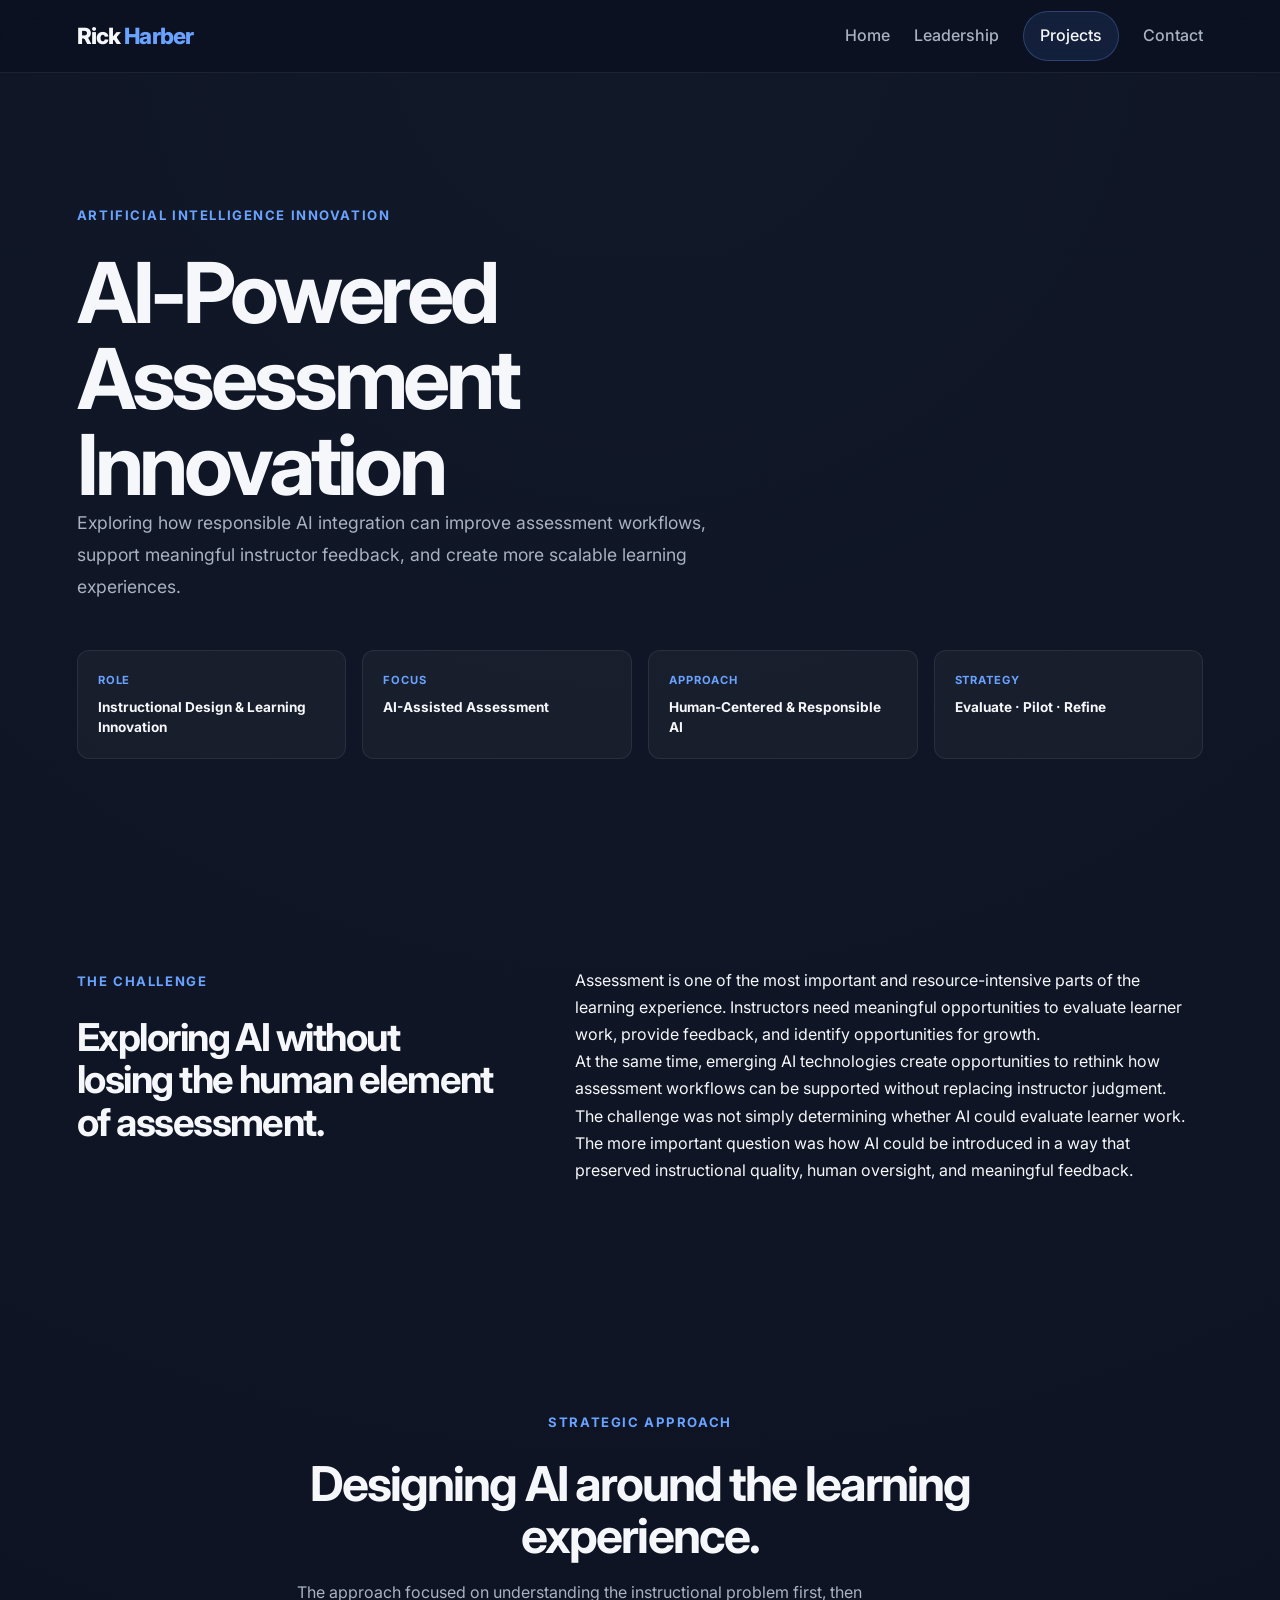
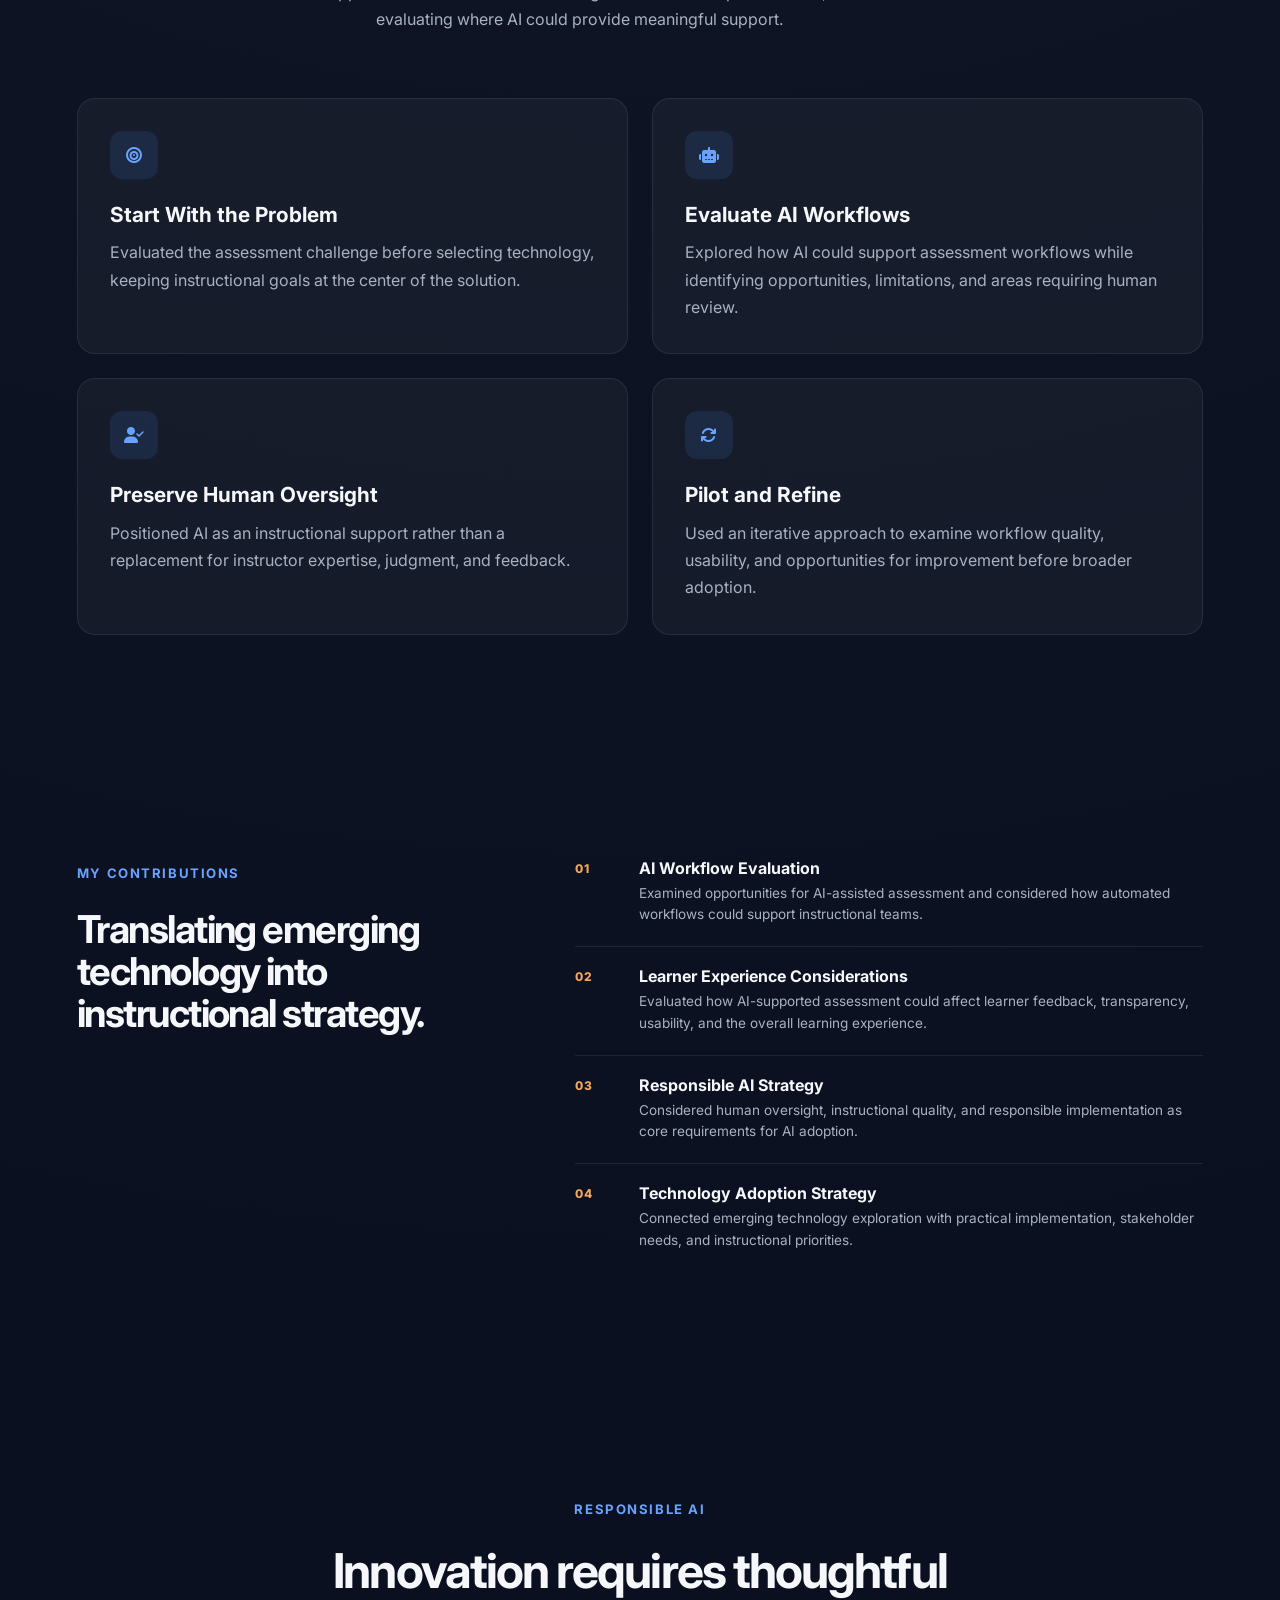
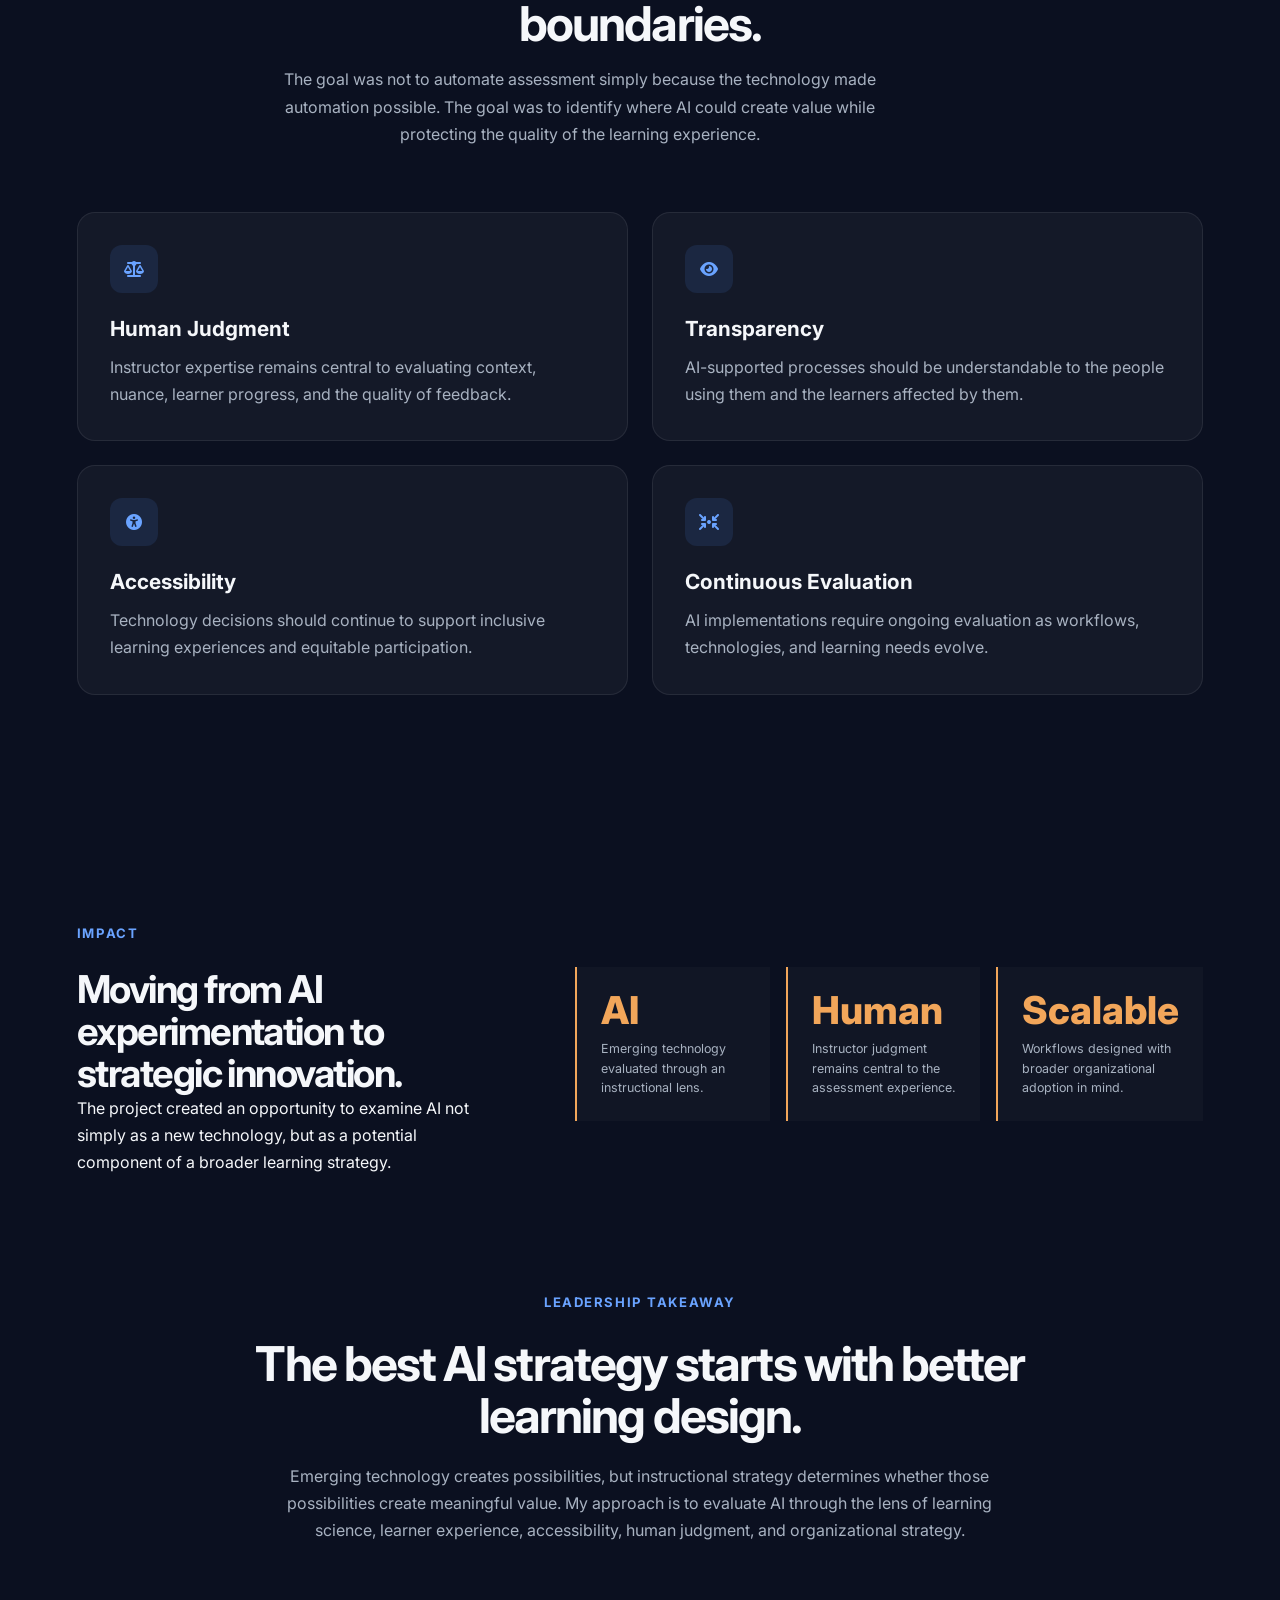
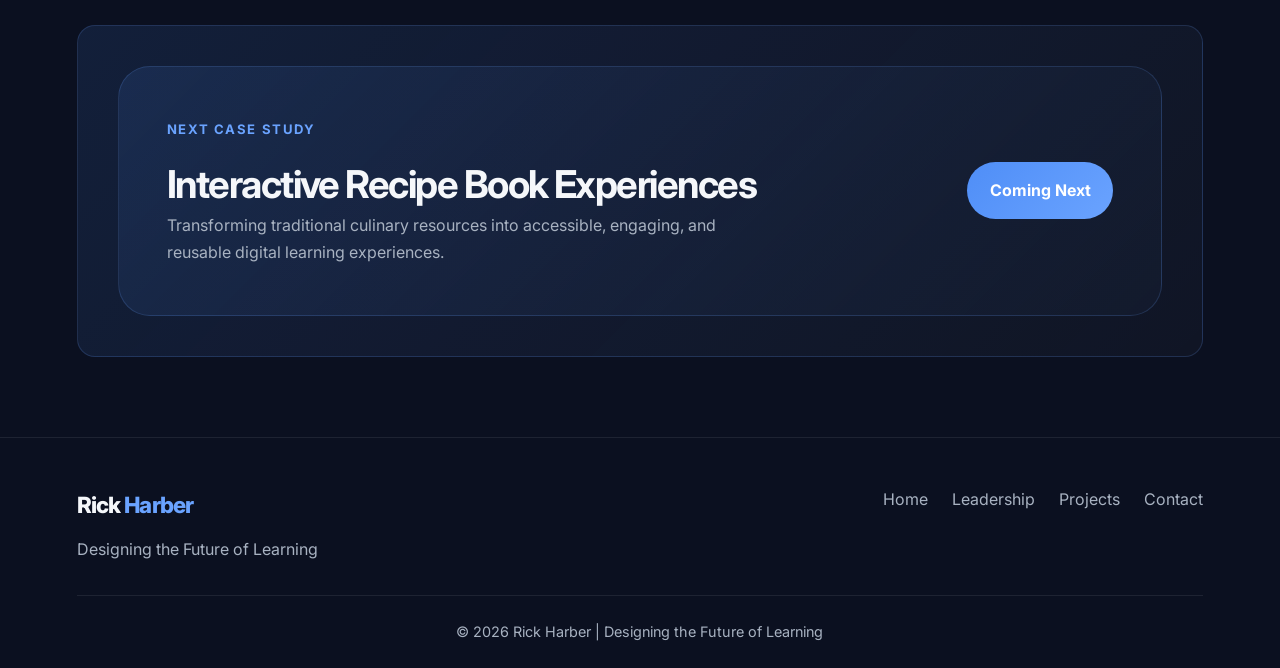
==== case-study-ai.html @ effc974d "8.21.26 PL push" ====
<!DOCTYPE html>
<html lang="en">

<head>
    <meta charset="UTF-8" />
    <meta name="viewport" content="width=device-width, initial-scale=1.0" />

    <title>AI-Powered Assessment Innovation | Rick Harber</title>

    <meta
        name="description"
        content="Case study: AI-powered assessment innovation, responsible AI implementation, instructional design strategy, and learning experience improvement led by Rick Harber."
    />

    <link rel="preconnect" href="https://fonts.googleapis.com" />
    <link rel="preconnect" href="https://fonts.gstatic.com" crossorigin />

    <link
        href="https://fonts.googleapis.com/css2?family=Inter:wght@300;400;500;600;700;800&display=swap"
        rel="stylesheet"
    />

    <link
        rel="stylesheet"
        href="https://cdnjs.cloudflare.com/ajax/libs/font-awesome/6.5.2/css/all.min.css"
    />

    <link rel="stylesheet" href="css/styles.css" />
    <link rel="stylesheet" href="css/responsive.css" />
</head>

<body>

    <!-- =========================================
         HEADER
    ========================================== -->

    <header class="site-header">

        <div class="container nav-container">

            <a href="index.html" class="logo">
                Rick <span class="logo-h">Harber</span>
            </a>

            <nav class="main-nav" aria-label="Primary navigation">

                <a href="index.html">Home</a>

                <a href="leadership.html">Leadership</a>

                <a href="projects.html" class="nav-cta">
                    Projects
                </a>

                <a href="connect.html">Contact</a>

            </nav>

        </div>

    </header>


    <main>

        <!-- =========================================
             HERO
        ========================================== -->

        <section class="case-study-hero">

            <div class="container">

                <div class="case-study-hero-content">

                    <span class="eyebrow">
                        Artificial Intelligence Innovation
                    </span>

                    <h1>
                        AI-Powered
                        <br />
                        Assessment
                        <br />
                        Innovation
                    </h1>

                    <p class="hero-text">
                        Exploring how responsible AI integration can improve
                        assessment workflows, support meaningful instructor
                        feedback, and create more scalable learning
                        experiences.
                    </p>

                </div>


                <div class="case-study-overview-grid">

                    <div class="case-study-overview-card">

                        <span>Role</span>

                        <strong>
                            Instructional Design &
                            Learning Innovation
                        </strong>

                    </div>


                    <div class="case-study-overview-card">

                        <span>Focus</span>

                        <strong>
                            AI-Assisted Assessment
                        </strong>

                    </div>


                    <div class="case-study-overview-card">

                        <span>Approach</span>

                        <strong>
                            Human-Centered &
                            Responsible AI
                        </strong>

                    </div>


                    <div class="case-study-overview-card">

                        <span>Strategy</span>

                        <strong>
                            Evaluate · Pilot · Refine
                        </strong>

                    </div>

                </div>

            </div>

        </section>


        <!-- =========================================
             THE CHALLENGE
        ========================================== -->

        <section class="case-study-section">

            <div class="container">

                <div class="case-study-split">

                    <div>

                        <span class="eyebrow">
                            The Challenge
                        </span>

                        <h2>
                            Exploring AI without
                            losing the human
                            element of assessment.
                        </h2>

                    </div>


                    <div>

                        <p>
                            Assessment is one of the most important and
                            resource-intensive parts of the learning
                            experience. Instructors need meaningful
                            opportunities to evaluate learner work, provide
                            feedback, and identify opportunities for growth.
                        </p>

                        <p>
                            At the same time, emerging AI technologies create
                            opportunities to rethink how assessment workflows
                            can be supported without replacing instructor
                            judgment.
                        </p>

                        <p>
                            The challenge was not simply determining whether
                            AI could evaluate learner work. The more important
                            question was how AI could be introduced in a way
                            that preserved instructional quality, human
                            oversight, and meaningful feedback.
                        </p>

                    </div>

                </div>

            </div>

        </section>


        <!-- =========================================
             STRATEGIC APPROACH
        ========================================== -->

        <section class="case-study-section case-study-section-alt">

            <div class="container">

                <div class="section-heading">

                    <span class="eyebrow">
                        Strategic Approach
                    </span>

                    <h2>
                        Designing AI around
                        the learning experience.
                    </h2>

                    <p>
                        The approach focused on understanding the instructional
                        problem first, then evaluating where AI could provide
                        meaningful support.
                    </p>

                </div>


                <div class="case-study-card-grid">

                    <article class="case-study-card">

                        <div class="case-study-icon">
                            <i class="fa-solid fa-bullseye"></i>
                        </div>

                        <h3>
                            Start With the Problem
                        </h3>

                        <p>
                            Evaluated the assessment challenge before selecting
                            technology, keeping instructional goals at the
                            center of the solution.
                        </p>

                    </article>


                    <article class="case-study-card">

                        <div class="case-study-icon">
                            <i class="fa-solid fa-robot"></i>
                        </div>

                        <h3>
                            Evaluate AI Workflows
                        </h3>

                        <p>
                            Explored how AI could support assessment workflows
                            while identifying opportunities, limitations, and
                            areas requiring human review.
                        </p>

                    </article>


                    <article class="case-study-card">

                        <div class="case-study-icon">
                            <i class="fa-solid fa-user-check"></i>
                        </div>

                        <h3>
                            Preserve Human Oversight
                        </h3>

                        <p>
                            Positioned AI as an instructional support rather
                            than a replacement for instructor expertise,
                            judgment, and feedback.
                        </p>

                    </article>


                    <article class="case-study-card">

                        <div class="case-study-icon">
                            <i class="fa-solid fa-arrows-rotate"></i>
                        </div>

                        <h3>
                            Pilot and Refine
                        </h3>

                        <p>
                            Used an iterative approach to examine workflow
                            quality, usability, and opportunities for
                            improvement before broader adoption.
                        </p>

                    </article>

                </div>

            </div>

        </section>


        <!-- =========================================
             MY CONTRIBUTIONS
        ========================================== -->

        <section class="case-study-section">

            <div class="container">

                <div class="case-study-split">

                    <div>

                        <span class="eyebrow">
                            My Contributions
                        </span>

                        <h2>
                            Translating emerging
                            technology into
                            instructional strategy.
                        </h2>

                    </div>


                    <div class="contribution-list">

                        <div class="contribution-item">

                            <span>01</span>

                            <div>

                                <h3>
                                    AI Workflow Evaluation
                                </h3>

                                <p>
                                    Examined opportunities for AI-assisted
                                    assessment and considered how automated
                                    workflows could support instructional
                                    teams.
                                </p>

                            </div>

                        </div>


                        <div class="contribution-item">

                            <span>02</span>

                            <div>

                                <h3>
                                    Learner Experience Considerations
                                </h3>

                                <p>
                                    Evaluated how AI-supported assessment could
                                    affect learner feedback, transparency,
                                    usability, and the overall learning
                                    experience.
                                </p>

                            </div>

                        </div>


                        <div class="contribution-item">

                            <span>03</span>

                            <div>

                                <h3>
                                    Responsible AI Strategy
                                </h3>

                                <p>
                                    Considered human oversight, instructional
                                    quality, and responsible implementation as
                                    core requirements for AI adoption.
                                </p>

                            </div>

                        </div>


                        <div class="contribution-item">

                            <span>04</span>

                            <div>

                                <h3>
                                    Technology Adoption Strategy
                                </h3>

                                <p>
                                    Connected emerging technology exploration
                                    with practical implementation,
                                    stakeholder needs, and instructional
                                    priorities.
                                </p>

                            </div>

                        </div>

                    </div>

                </div>

            </div>

        </section>


        <!-- =========================================
             RESPONSIBLE AI
        ========================================== -->

        <section class="case-study-section case-study-section-alt">

            <div class="container">

                <div class="section-heading">

                    <span class="eyebrow">
                        Responsible AI
                    </span>

                    <h2>
                        Innovation requires
                        thoughtful boundaries.
                    </h2>

                    <p>
                        The goal was not to automate assessment simply because
                        the technology made automation possible. The goal was
                        to identify where AI could create value while
                        protecting the quality of the learning experience.
                    </p>

                </div>


                <div class="case-study-card-grid">

                    <article class="case-study-card">

                        <div class="case-study-icon">
                            <i class="fa-solid fa-scale-balanced"></i>
                        </div>

                        <h3>
                            Human Judgment
                        </h3>

                        <p>
                            Instructor expertise remains central to evaluating
                            context, nuance, learner progress, and the quality
                            of feedback.
                        </p>

                    </article>


                    <article class="case-study-card">

                        <div class="case-study-icon">
                            <i class="fa-solid fa-eye"></i>
                        </div>

                        <h3>
                            Transparency
                        </h3>

                        <p>
                            AI-supported processes should be understandable to
                            the people using them and the learners affected by
                            them.
                        </p>

                    </article>


                    <article class="case-study-card">

                        <div class="case-study-icon">
                            <i class="fa-solid fa-universal-access"></i>
                        </div>

                        <h3>
                            Accessibility
                        </h3>

                        <p>
                            Technology decisions should continue to support
                            inclusive learning experiences and equitable
                            participation.
                        </p>

                    </article>


                    <article class="case-study-card">

                        <div class="case-study-icon">
                            <i class="fa-solid fa-arrows-to-circle"></i>
                        </div>

                        <h3>
                            Continuous Evaluation
                        </h3>

                        <p>
                            AI implementations require ongoing evaluation as
                            workflows, technologies, and learning needs
                            evolve.
                        </p>

                    </article>

                </div>

            </div>

        </section>


        <!-- =========================================
             IMPACT
        ========================================== -->

        <section class="case-study-section">

            <div class="container">

                <div class="case-study-split impact-section">

                    <div>

                        <span class="eyebrow">
                            Impact
                        </span>

                        <h2>
                            Moving from AI
                            experimentation to
                            strategic innovation.
                        </h2>

                        <p>
                            The project created an opportunity to examine AI
                            not simply as a new technology, but as a potential
                            component of a broader learning strategy.
                        </p>

                    </div>


                    <div class="impact-grid">

                        <div class="impact-card">

                            <strong>
                                AI
                            </strong>

                            <span>
                                Emerging technology
                                evaluated through an
                                instructional lens.
                            </span>

                        </div>


                        <div class="impact-card">

                            <strong>
                                Human
                            </strong>

                            <span>
                                Instructor judgment
                                remains central to the
                                assessment experience.
                            </span>

                        </div>


                        <div class="impact-card">

                            <strong>
                                Scalable
                            </strong>

                            <span>
                                Workflows designed with
                                broader organizational
                                adoption in mind.
                            </span>

                        </div>

                    </div>

                </div>

            </div>

        </section>


        <!-- =========================================
             LEADERSHIP TAKEAWAY
        ========================================== -->

        <section class="case-study-leadership">

            <div class="container">

                <div class="case-study-leadership-content">

                    <span class="eyebrow">
                        Leadership Takeaway
                    </span>

                    <h2>
                        The best AI strategy
                        starts with better
                        learning design.
                    </h2>

                    <p>
                        Emerging technology creates possibilities, but
                        instructional strategy determines whether those
                        possibilities create meaningful value. My approach is
                        to evaluate AI through the lens of learning science,
                        learner experience, accessibility, human judgment,
                        and organizational strategy.
                    </p>

                </div>

            </div>

        </section>


        <!-- =========================================
             NEXT CASE STUDY
        ========================================== -->

        <section class="case-study-next">

            <div class="container">

                <a
                    href="case-study-recipe-books.html"
                    class="case-study-next-card"
                >

                    <div class="case-study-next-content">

                        <div>

                            <span class="eyebrow">
                                Next Case Study
                            </span>

                            <h2>
                                Interactive Recipe
                                Book Experiences
                            </h2>

                            <p>
                                Transforming traditional culinary resources
                                into accessible, engaging, and reusable
                                digital learning experiences.
                            </p>

                        </div>

                        <span class="btn btn-primary">
                            Coming Next
                        </span>

                    </div>

                </a>

            </div>

        </section>

    </main>


    <!-- =========================================
         FOOTER
    ========================================== -->

    <footer class="site-footer">

        <div class="container">

            <div class="footer-content">

                <div>

                    <a href="index.html" class="footer-logo">
                        Rick <span class="logo-h">Harber</span>
                    </a>

                    <p>
                        Designing the Future of Learning
                    </p>

                </div>


                <nav class="footer-links">

                    <a href="index.html">Home</a>

                    <a href="leadership.html">Leadership</a>

                    <a href="projects.html">Projects</a>

                    <a href="connect.html">Contact</a>

                </nav>

            </div>


            <div class="footer-bottom">

                <p>
                    © 2026 Rick Harber | Designing the Future of Learning
                </p>

            </div>

        </div>

    </footer>

</body>

</html>
---- css/styles.css ----
/* =========================================
   PROJECT LIGHTHOUSE
   EXECUTIVE UI SYSTEM v2.0
   PART 1 — FOUNDATION
========================================= */


/* =========================================
   1. DESIGN TOKENS
========================================= */

:root {

    /* -----------------------------------------
       Brand Colors
    ----------------------------------------- */

    --bg: #0b1020;

    --surface: #141c2f;

    --surface-light: #1b2540;

    --primary: #4f8ef7;

    --primary-light: #6aa3ff;

    --accent: #f2a65a;


    /* -----------------------------------------
       Text
    ----------------------------------------- */

    --text: #f5f7fa;

    --muted: #a8b2c1;

    --text-secondary: #c4ccd8;


    /* -----------------------------------------
       Borders
    ----------------------------------------- */

    --border: rgba(255, 255, 255, .08);

    --border-light: rgba(255, 255, 255, .05);


    /* -----------------------------------------
       Shadows
    ----------------------------------------- */

    --shadow-sm:
        0 8px 24px rgba(0, 0, 0, .15);

    --shadow-lg:
        0 18px 50px rgba(0, 0, 0, .30);

    --shadow-xl:
        0 30px 70px rgba(0, 0, 0, .35);


    /* -----------------------------------------
       Layout
    ----------------------------------------- */

    --max-width: 1200px;

    --content-width: 1120px;

    --reading-width: 760px;


    /* -----------------------------------------
       Border Radius
    ----------------------------------------- */

    --radius-sm: 12px;

    --radius: 18px;

    --radius-lg: 32px;


    /* -----------------------------------------
       Spacing
    ----------------------------------------- */

    --space-xs: .5rem;

    --space-sm: 1rem;

    --space-md: 2rem;

    --space-lg: 4rem;

    --space-xl: 6rem;

    --section-space: 7rem;


    /* -----------------------------------------
       Motion
    ----------------------------------------- */

    --transition-fast: .2s ease;

    --transition: .3s ease;

    --transition-slow: .4s ease;

}


/* =========================================
   2. RESET
========================================= */

*,
*::before,
*::after {

    margin: 0;

    padding: 0;

    box-sizing: border-box;

}


html {

    scroll-behavior: smooth;

}


body {

    min-height: 100vh;

    font-family:
        "Inter",
        sans-serif;

    background:
        radial-gradient(
            circle at top,
            #111827 0%,
            var(--bg) 55%
        );

    color: var(--text);

    line-height: 1.7;

    -webkit-font-smoothing: antialiased;

    text-rendering: optimizeLegibility;

}


/* =========================================
   3. BASE ELEMENTS
========================================= */

img {

    display: block;

    max-width: 100%;

}


a {

    color: inherit;

    text-decoration: none;

}


button,
input,
textarea,
select {

    font: inherit;

}


button {

    cursor: pointer;

}


ul,
ol {

    list-style: none;

}


/* =========================================
   4. TYPOGRAPHY
========================================= */

h1,
h2,
h3,
h4 {

    color: var(--text);

    font-weight: 700;

}


h1 {

    font-size:
        clamp(3rem, 7vw, 5.25rem);

    line-height: 1.02;

    letter-spacing: -.05em;

}


h2 {

    font-size:
        clamp(2rem, 4vw, 3rem);

    line-height: 1.1;

    letter-spacing: -.04em;

}


h3 {

    font-size:
        clamp(1.35rem, 2vw, 1.7rem);

    line-height: 1.2;

}


h4 {

    font-size: 1.1rem;

    line-height: 1.3;

}


p {

    color: var(--text);

}


.text-muted {

    color: var(--muted);

}


.text-secondary {

    color: var(--text-secondary);

}


/* =========================================
   5. CORE LAYOUT
========================================= */

.container {

    width:
        min(88%, var(--max-width));

    margin-inline: auto;

}


.section {

    padding-block:
        var(--section-space);

}


.section-heading {

    max-width:
        var(--reading-width);

    margin-bottom:
        var(--space-lg);

}


.section-heading h2 {

    margin-bottom:
        var(--space-sm);

}


.section-heading p {

    max-width:
        60ch;

    color:
        var(--muted);

}


/* =========================================
   6. CONTENT WIDTHS
========================================= */

.content-wide {

    max-width:
        var(--content-width);

    margin-inline: auto;

}


.content-reading {

    max-width:
        var(--reading-width);

    margin-inline: auto;

}


/* =========================================
   7. EYEBROW
========================================= */

.eyebrow {

    display: inline-block;

    margin-bottom:
        1.5rem;

    color:
        var(--primary-light);

    font-size: .82rem;

    font-weight: 700;

    text-transform: uppercase;

    letter-spacing: .12em;

}


/* =========================================
   8. ACCESSIBILITY
========================================= */

:focus-visible {

    outline:
        2px solid var(--primary-light);

    outline-offset:
        4px;

}


::selection {

    background:
        rgba(79, 142, 247, .35);

    color:
        var(--text);

}

/* =========================================
   4. NAVIGATION
========================================= */

.site-header {

    position:sticky;

    top:0;

    z-index:1000;

    backdrop-filter:blur(14px);

    background:
    rgba(11,16,32,.72);

    border-bottom:
    1px solid var(--border);

}


.nav-container {

    display:flex;

    align-items:center;

    justify-content:space-between;

    min-height:72px;

}


.logo,
.footer-logo {

    font-size:1.4rem;

    font-weight:800;

    letter-spacing:-0.04em;

}


.logo-h {

    color:var(--primary-light);

}


.main-nav {

    display:flex;

    align-items:center;

    gap:1.5rem;

}


.main-nav a {

    color:var(--muted);

    font-weight:500;

    transition:
    color var(--transition);

}


.main-nav a:hover {

    color:var(--text);

}


.nav-cta {

    padding:.65rem 1rem;

    border-radius:999px;

    background:
    rgba(79,142,247,.12);

    border:
    1px solid rgba(106,163,255,.28);

    color:var(--text)!important;

}


/* =========================================
   5. HERO
========================================= */

.hero {

    padding:7rem 0 6rem;

}

.leadership-hero .hero-content {
    max-width: 760px;
}

.hero h1 {
    font-size: clamp(3.5rem, 7vw, 5.5rem);
    line-height: 0.95;
    letter-spacing: -0.04em;
    margin-bottom: 2rem;
}

.hero-text {
    max-width: 700px;
    font-size: 1.2rem;
    line-height: 1.8;
    color: var(--text-secondary);
}

.hero-grid {

    display:grid;

    grid-template-columns:
    1.35fr .65fr;

    gap:3rem;

    align-items:center;

}


.hero-content {

    max-width:760px;

}


.eyebrow {

    color:var(--primary-light);

    text-transform:uppercase;

    letter-spacing:.12em;

    font-size:.82rem;

    font-weight:700;

    margin-bottom:1.5rem;

}


.hero h1 {

    font-size:
    clamp(3rem,7vw,5.25rem);

    line-height:1.02;

    letter-spacing:-.05em;

    margin-bottom:1.5rem;

}


.hero-text {

    color:var(--muted);

    font-size:1.1rem;

    max-width:60ch;

    margin-bottom:2rem;

}


.hero-actions {

    display:flex;

    gap:1rem;

    flex-wrap:wrap;

}


.hero-image {

    position:relative;

}


.hero-image::before {

    content:"";

    position:absolute;

    inset:-15px;

    border-radius:var(--radius-lg);

    background:
    linear-gradient(
        135deg,
        var(--primary),
        transparent
    );

    opacity:.35;

    z-index:-1;

}


.hero-image img {

    border-radius:var(--radius-lg);

    box-shadow:var(--shadow-lg);

    border:
    1px solid var(--border);

}


/* =========================================
   6. BUTTONS
========================================= */

.btn {

    display:inline-flex;

    align-items:center;

    justify-content:center;

    padding:.95rem 1.4rem;

    border-radius:999px;

    font-weight:700;

    transition:
    transform .2s ease,
    box-shadow .2s ease;

}


.btn:hover {

    transform:translateY(-2px);

    box-shadow:
    0 10px 25px rgba(37,99,235,.25);

}


.btn-primary {

    background:
    linear-gradient(
        135deg,
        var(--primary),
        var(--primary-light)
    );

    color:white;

}


.btn-secondary {

    border:
    1px solid var(--border);

    background:
    rgba(255,255,255,.04);

}

/* =========================================
   7. CARD SYSTEM
========================================= */

.card {

    background:var(--surface);

    border:
    1px solid var(--border);

    border-radius:var(--radius);

    padding:var(--space-md);

    box-shadow:var(--shadow-sm);

    transition:
    transform var(--transition),
    box-shadow var(--transition),
    border-color var(--transition);

}


.card:hover {

    transform:translateY(-8px);

    box-shadow:var(--shadow-lg);

    border-color:var(--primary);

}


.card-grid {

    display:grid;

    grid-template-columns:
    repeat(auto-fit,minmax(280px,1fr));

    gap:var(--space-md);

}


/* =========================================
   8. SNAPSHOT SECTION
========================================= */

.snapshot-grid {

    display:grid;

    grid-template-columns:
    repeat(3,1fr);

    gap:1.25rem;

}


.snapshot-card {

    background:
    rgba(255,255,255,.04);

    border:
    1px solid var(--border);

    border-radius:var(--radius);

    padding:1.5rem;

    transition:
    transform .25s ease,
    box-shadow .25s ease,
    border-color .25s ease;

}


.snapshot-card i {

    font-size:1.5rem;

    color:var(--primary-light);

    margin-bottom:1rem;

}


.snapshot-card h3 {

    font-size:1.2rem;

    margin-bottom:.35rem;

}


.snapshot-card p {

    color:var(--muted);

}


.snapshot-card:hover {

    transform:translateY(-6px);

    border-color:
    rgba(106,163,255,.35);

    box-shadow:
    0 20px 40px rgba(0,0,0,.25);

}


/* =========================================
   9. ABOUT SECTION
========================================= */

.about-content {

    max-width:800px;

}


.about-content .lead {

    font-size:1.25rem;

    font-weight:600;

    margin-bottom:1.25rem;

}


.about-content p+p {

    margin-top:1rem;

}


/* =========================================
   10. LEADERSHIP / PHILOSOPHY
========================================= */

.card,
.project-card {

    background: rgba(255,255,255,.03);

    border: 1px solid rgba(255,255,255,.06);

    border-radius: 20px;

    padding: 2rem;

    transition:
        transform .3s ease,
        box-shadow .3s ease,
        border-color .3s ease;

    box-shadow:
        0 10px 30px rgba(0,0,0,.15);

}

.card:hover,
.project-card:hover {

    transform: translateY(-6px);

    border-color: rgba(90,170,255,.35);

    box-shadow:
        0 18px 40px rgba(0,0,0,.25);

}

.card h3 {

    font-size: 1.45rem;

    margin-bottom: .85rem;

}

.section:nth-of-type(4) .card h3 {

    font-size: 3rem;

    color: var(--accent);

    font-weight: 800;

    line-height: 1;

}

.section + .section {

    margin-top: 2rem;

}

.card-grid {

    display: grid;

    grid-template-columns:
        repeat(auto-fit, minmax(300px, 1fr));

    gap: 2rem;

    margin-top: 2.5rem;

}

.section h2 {

    font-size: clamp(2rem,3vw,2.75rem);

    margin-bottom: 1rem;

    letter-spacing: -.02em;

}

.philosophy-grid {

    display:grid;

    grid-template-columns:
    repeat(3,1fr);

    gap:1.5rem;

}


.philosophy-card {

    background:
    rgba(255,255,255,.04);

    border:
    1px solid var(--border);

    border-radius:var(--radius);

    padding:2rem;

    transition:
    transform .25s ease,
    box-shadow .25s ease,
    border-color .25s ease;

}


.philosophy-card:hover {

    transform:translateY(-6px);

    border-color:
    rgba(106,163,255,.35);

    box-shadow:
    0 20px 40px rgba(0,0,0,.25);

}


.philosophy-card h3 {

    font-size:1.35rem;

    margin-bottom:.75rem;

}


.philosophy-card p {

    color:var(--muted);

}


/* =========================================
   11. INITIATIVES
========================================= */

.initiatives-grid {

    display:grid;

    grid-template-columns:
    repeat(3,1fr);

    gap:1.5rem;

}


.initiative-card {

    background:
    rgba(255,255,255,.04);

    border:
    1px solid var(--border);

    border-radius:var(--radius);

    overflow:hidden;

    transition:
    transform .25s ease,
    box-shadow .25s ease,
    border-color .25s ease;

}


.initiative-card:hover {

    transform:translateY(-6px);

    border-color:
    rgba(106,163,255,.35);

    box-shadow:
    0 20px 40px rgba(0,0,0,.25);

}


.initiative-card img {

    aspect-ratio:16 / 9;

    object-fit:cover;

}


.initiative-content {

    padding:1.5rem;

}


.initiative-tag {

    display:inline-block;

    padding:.35rem .75rem;

    border-radius:999px;

    background:
    rgba(79,142,247,.12);

    color:var(--primary-light);

    font-size:.82rem;

    font-weight:700;

    margin-bottom:1rem;

}


.initiative-content h3 {

    font-size:1.35rem;

    margin-bottom:.75rem;

}


.initiative-content p {

    color:var(--muted);

    margin-bottom:1rem;

}


.text-link {

    display:inline-flex;

    align-items:center;

    gap:.5rem;

    color:var(--primary-light);

    font-weight:700;

}

/* =========================================
   EXECUTIVE METRICS
========================================= */

.metrics {

    padding: 2rem 0 5rem;

}

.metrics-grid {

    display: grid;

    grid-template-columns: repeat(4, 1fr);

    gap: 1.5rem;

}

.metric-card {

    background: linear-gradient(
        180deg,
        rgba(255,255,255,.05),
        rgba(255,255,255,.03)
    );

    border: 1px solid var(--border);

    border-radius: var(--radius);

    padding: 2rem;

    transition: all .3s ease;

}

.metric-card:hover {

    transform: translateY(-6px);

    border-color: rgba(106,163,255,.35);

    box-shadow: var(--shadow-lg);

}

.metric-number {

    display: block;

    font-size: 3rem;

    font-weight: 800;

    color: var(--accent);

    margin-bottom: .5rem;

    line-height: 1;

}

.metric-card h3 {

    margin-bottom: .75rem;

    font-size: 1.2rem;

}

.metric-card p {

    color: var(--muted);

    font-size: .95rem;

}

/* =========================================
   12. CTA
========================================= */

.cta {

    text-align:center;

}


.cta-content {

    background:
    linear-gradient(
        180deg,
        rgba(79,142,247,.12),
        rgba(17,24,39,.92)
    );

    border:
    1px solid rgba(106,163,255,.18);

    border-radius:var(--radius-lg);

    padding:4rem 2rem;

}


.cta h2 {

    font-size:
    clamp(2rem,4vw,3rem);

    letter-spacing:-.04em;

    margin-bottom:1rem;

}


.cta p {

    color:var(--muted);

    max-width:60ch;

    margin:
    0 auto 2rem;

}


.cta-actions {

    display:flex;

    justify-content:center;

    gap:1rem;

    flex-wrap:wrap;

}


/* =========================================
   13. FOOTER
========================================= */

.site-footer {

    padding-top:3rem;

    border-top:
    1px solid var(--border);

}


.footer-content {

    display:flex;

    justify-content:space-between;

    gap:2rem;

    padding-bottom:2rem;

}


.footer-content p {

    color:var(--muted);

    margin-top:.75rem;

}


.footer-links {

    display:flex;

    gap:1.5rem;

    align-items:flex-start;

    flex-wrap:wrap;

}


.footer-links a {

    color:var(--muted);

}


.footer-links a:hover {

    color:var(--text);

}


.footer-bottom {

    border-top:
    1px solid var(--border);

    padding:1.5rem 0;

}


.footer-bottom p {

    color:var(--muted);

    font-size:.9rem;

    text-align:center;

}


/* =========================================
   14. RESPONSIVE
========================================= */

@media(max-width:900px) {


    .hero-grid {

        grid-template-columns:1fr;

    }

    .metrics-grid {

    grid-template-columns: repeat(2,1fr);

}

    .snapshot-grid,
    .philosophy-grid,
    .initiatives-grid {

        grid-template-columns:1fr;

    }


    .footer-content {

        flex-direction:column;

    }


    .main-nav {

        gap:1rem;

    }

}


@media(max-width:600px) {

    .metrics-grid {

    grid-template-columns:1fr;

}

    .hero {

        padding:5rem 0 4rem;

    }


    .section {

        padding:80px 0;

    }


    .hero h1 {

        font-size:2.8rem;

    }


    .main-nav {

        display:none;

    }

}

/* ==========================================================
   PROJECTS PAGE
========================================================== */

.projects-section {
    padding: 6rem 0;
}

.section-heading {
    text-align: center;
    max-width: 720px;
    margin: 0 auto 4rem;
}

.section-heading h2 {
    margin-bottom: 1rem;
}

.section-heading p {
    color: var(--muted);
}

.project-grid {
    display: grid;
    grid-template-columns: repeat(auto-fit, minmax(340px, 1fr));
    gap: 2rem;
}

.project-card {
    background: var(--surface);
    border: 1px solid var(--border);
    border-radius: 18px;
    padding: 2rem;
    box-shadow: var(--shadow-sm);
    transition: .3s ease;
    display: flex;
    flex-direction: column;
}

.project-card:hover {
    transform: translateY(-8px);
    box-shadow: var(--shadow-lg);
    border-color: var(--primary);
}

.project-category {
    color: var(--accent);
    font-size: .8rem;
    font-weight: 700;
    text-transform: uppercase;
    letter-spacing: 1px;
    margin-bottom: .75rem;
}

.project-card h3 {
    margin-bottom: 1rem;
}

.project-card > p {
    margin-bottom: 1.5rem;
}

.project-details {
    margin-bottom: 2rem;
}

.project-details h4 {
    margin-bottom: .75rem;
}

.project-details ul {
    padding-left: 1.2rem;
}

.project-details li {
    margin-bottom: .5rem;
    color: var(--muted);
}

.impact {
    margin-top: auto;
    padding-top: 1.5rem;
    border-top: 1px solid var(--border);
    color: var(--muted);
}

.project-link {
    margin-top: 1.5rem;
    color: var(--primary);
    font-weight: 600;
    text-decoration: none;
    transition: .25s ease;
}

.project-link:hover {
    color: var(--primary-light);
    padding-left: 6px;
}


/* ==========================================================
   STRATEGY STATEMENT
========================================================== */

.statement {
    padding: 6rem 0;
    text-align: center;
    background: var(--surface);
    border-top: 1px solid var(--border);
}

.statement h2 {
    max-width: 760px;
    margin: 0 auto 1.5rem;
}

.statement p {
    max-width: 700px;
    margin: 0 auto;
    color: var(--muted);
    line-height: 1.8;
}


/* ==========================================================
   MOBILE
========================================================== */

@media (max-width:768px){

    .project-grid{
        grid-template-columns:1fr;
    }

    .project-card{
        padding:1.5rem;
    }

}

/* ==========================================
   FEATURED PROJECT IMAGE
========================================== */

.project-image {

    margin: -2rem -2rem 1.5rem;

}

.project-image-placeholder {

    height: 180px;

    display: flex;

    align-items: center;

    justify-content: center;

    background:
        linear-gradient(
            135deg,
            rgba(79,142,247,.20),
            rgba(11,16,32,.90)
        );

    color: var(--primary-light);

    font-size: 1.1rem;

    font-weight: 700;

    letter-spacing: .05em;

    border-bottom: 1px solid var(--border);

    border-radius: 18px 18px 0 0;

}

/* ==========================================================
   CASE STUDY PAGES
========================================================== */

.case-study-hero {
    padding: 8rem 0 6rem;
}

.case-study-hero .hero-content {
    max-width: 850px;
}

.case-study-hero h1 {
    max-width: 850px;
}

.case-study-overview {
    padding: 0 0 6rem;
}

.case-study-overview-grid {
    display: grid;
    grid-template-columns: repeat(4, 1fr);
    gap: 1rem;
}

.case-study-overview-item {
    background: rgba(255,255,255,.04);
    border: 1px solid var(--border);
    border-radius: var(--radius);
    padding: 1.5rem;
}

.case-study-label {
    display: block;
    color: var(--primary-light);
    text-transform: uppercase;
    letter-spacing: .1em;
    font-size: .7rem;
    font-weight: 700;
    margin-bottom: .75rem;
}

.case-study-overview-item h3 {
    font-size: 1rem;
    line-height: 1.4;
}

.case-study-section {
    padding: 7rem 0;
}

.case-study-dark {
    background: rgba(20,28,47,.55);
    border-top: 1px solid var(--border);
    border-bottom: 1px solid var(--border);
}

.case-study-content {
    max-width: 850px;
}

.case-study-content h2 {
    font-size: clamp(2.25rem,4vw,3.5rem);
    line-height: 1.08;
    letter-spacing: -.04em;
    margin-bottom: 2rem;
}

.case-study-content .lead {
    font-size: 1.25rem;
    color: var(--text);
    margin-bottom: 1.5rem;
}

.case-study-content p + p {
    margin-top: 1.25rem;
}

.case-study-card-grid {
    display: grid;
    grid-template-columns: repeat(2, 1fr);
    gap: 1.5rem;
    margin-top: 3rem;
}

.case-study-card {
    background: rgba(255,255,255,.04);
    border: 1px solid var(--border);
    border-radius: var(--radius);
    padding: 2rem;
    transition:
        transform .3s ease,
        border-color .3s ease,
        box-shadow .3s ease;
}

.case-study-card:hover {
    transform: translateY(-6px);
    border-color: rgba(106,163,255,.35);
    box-shadow: var(--shadow-lg);
}

.case-study-icon {
    width: 48px;
    height: 48px;
    display: flex;
    align-items: center;
    justify-content: center;
    border-radius: 12px;
    background: rgba(79,142,247,.12);
    color: var(--primary-light);
    margin-bottom: 1.5rem;
}

.case-study-card h3 {
    margin-bottom: .75rem;
    font-size: 1.3rem;
}

.case-study-card p {
    color: var(--muted);
}

.case-study-split {
    display: grid;
    grid-template-columns: .8fr 1.2fr;
    gap: 5rem;
    align-items: start;
}

.case-study-split > div:first-child {
    position: sticky;
    top: 120px;
}

.case-study-split h2 {
    font-size: clamp(2rem,3vw,3rem);
    line-height: 1.1;
    letter-spacing: -.04em;
}

.case-study-list {
    display: flex;
    flex-direction: column;
    gap: 2rem;
}

.case-study-list-item {
    display: grid;
    grid-template-columns: 55px 1fr;
    gap: 1.25rem;
    padding-bottom: 2rem;
    border-bottom: 1px solid var(--border);
}

.list-number {
    color: var(--accent);
    font-size: .8rem;
    font-weight: 800;
    letter-spacing: .08em;
}

.case-study-list-item h3 {
    margin-bottom: .5rem;
    font-size: 1.15rem;
}

.case-study-list-item p {
    color: var(--muted);
}

.technology-grid {
    display: grid;
    grid-template-columns: repeat(3, 1fr);
    gap: 1rem;
    margin-top: 3rem;
}

.technology-item {
    padding: 1.5rem;
    text-align: center;
    border: 1px solid var(--border);
    border-radius: var(--radius);
    background: rgba(255,255,255,.03);
    font-weight: 700;
}

.impact-grid {
    display: grid;
    grid-template-columns: repeat(3, 1fr);
    gap: 1.5rem;
    margin-top: 3rem;
}

.impact-item {
    padding: 1.5rem;
    border-left: 2px solid var(--accent);
    background: rgba(255,255,255,.03);
}

.impact-number {
    display: block;
    color: var(--accent);
    font-size: 2.5rem;
    font-weight: 800;
    line-height: 1;
    margin-bottom: .75rem;
}

.impact-item p {
    color: var(--muted);
    font-size: .95rem;
}

.case-study-next {
    padding: 5rem 0;
}

.case-study-next-content {
    display: flex;
    justify-content: space-between;
    align-items: center;
    gap: 3rem;
    padding: 3rem;
    background:
        linear-gradient(
            135deg,
            rgba(79,142,247,.12),
            rgba(20,28,47,.75)
        );
    border: 1px solid rgba(106,163,255,.18);
    border-radius: var(--radius-lg);
}

.case-study-next-content h2 {
    max-width: 600px;
    font-size: clamp(2rem,4vw,3rem);
    line-height: 1.05;
    letter-spacing: -.04em;
    margin-bottom: 1rem;
}

.case-study-next-content p {
    max-width: 600px;
    color: var(--muted);
}


/* ==========================================================
   CASE STUDY RESPONSIVE
========================================================== */

@media (max-width: 900px) {

    .case-study-overview-grid {
        grid-template-columns: repeat(2, 1fr);
    }

    .case-study-split {
        grid-template-columns: 1fr;
        gap: 3rem;
    }

    .case-study-split > div:first-child {
        position: static;
    }

    .technology-grid {
        grid-template-columns: repeat(2, 1fr);
    }

    .impact-grid {
        grid-template-columns: 1fr;
    }

}

@media (max-width: 600px) {

    .case-study-hero {
        padding: 5rem 0 4rem;
    }

    .case-study-section {
        padding: 5rem 0;
    }

    .case-study-overview-grid {
        grid-template-columns: 1fr;
    }

    .case-study-card-grid {
        grid-template-columns: 1fr;
    }

    .technology-grid {
        grid-template-columns: 1fr;
    }

    .case-study-next-content {
        flex-direction: column;
        align-items: flex-start;
    }

}

/* ==========================================================
   CASE STUDY REFINEMENT
   Moodle Case Study
========================================================== */

.case-study-overview-grid {
    display: grid;
    grid-template-columns: repeat(4, 1fr);
    gap: 1rem;
    margin-top: 3rem;
}

.case-study-overview-card {
    padding: 1.25rem;
    background: rgba(255,255,255,.035);
    border: 1px solid var(--border);
    border-radius: var(--radius-sm);
}

.case-study-overview-card span {
    display: block;
    color: var(--primary-light);
    font-size: .7rem;
    font-weight: 700;
    text-transform: uppercase;
    letter-spacing: .08em;
    margin-bottom: .5rem;
}

.case-study-overview-card strong {
    display: block;
    font-size: .85rem;
    line-height: 1.45;
}


/* =========================================
   CONTRIBUTION LIST
========================================= */

.contribution-list {
    display: flex;
    flex-direction: column;
}

.contribution-item {
    display: grid;
    grid-template-columns: 3rem 1fr;
    gap: 1rem;
    padding: 1.25rem 0;
    border-bottom: 1px solid var(--border);
}

.contribution-item:first-child {
    padding-top: 0;
}

.contribution-item:last-child {
    border-bottom: none;
}

.contribution-item > span {
    color: var(--accent);
    font-size: .75rem;
    font-weight: 800;
    letter-spacing: .08em;
}

.contribution-item h3 {
    font-size: 1rem;
    margin-bottom: .3rem;
}

.contribution-item p {
    color: var(--muted);
    font-size: .85rem;
    line-height: 1.6;
}


/* =========================================
   IMPACT
========================================= */

.impact-section {
    align-items: start;
}

.impact-grid {
    display: grid;
    grid-template-columns: repeat(3, 1fr);
    gap: 1rem;
}

.impact-card {
    padding: 1.5rem;
    border-left: 2px solid var(--accent);
    background: rgba(255,255,255,.025);
}

.impact-card strong {
    display: block;
    color: var(--accent);
    font-size: 2.4rem;
    font-weight: 800;
    line-height: 1;
    margin-bottom: .65rem;
}

.impact-card span {
    display: block;
    color: var(--muted);
    font-size: .78rem;
    line-height: 1.55;
}


/* =========================================
   LEADERSHIP TAKEAWAY
========================================= */

.case-study-leadership-content {
    max-width: 850px;
    margin: 0 auto;
    text-align: center;
}

.case-study-leadership-content h2 {
    font-size: clamp(2rem, 4vw, 3rem);
    line-height: 1.1;
    margin-bottom: 1.25rem;
}

.case-study-leadership-content p {
    max-width: 720px;
    margin: 0 auto;
    color: var(--muted);
}


/* =========================================
   NEXT CASE STUDY
========================================= */

.case-study-next-card {
    display: block;
    padding: 2.5rem;
    background:
        linear-gradient(
            135deg,
            rgba(79,142,247,.12),
            rgba(255,255,255,.025)
        );
    border: 1px solid rgba(106,163,255,.18);
    border-radius: var(--radius);
    transition:
        transform .3s ease,
        border-color .3s ease,
        box-shadow .3s ease;
}

.case-study-next-card:hover {
    transform: translateY(-5px);
    border-color: rgba(106,163,255,.4);
    box-shadow: var(--shadow-lg);
}

.case-study-next-content {
    display: flex;
    align-items: center;
    justify-content: space-between;
    gap: 2rem;
}

.case-study-next-content h2 {
    font-size: clamp(1.8rem, 3vw, 2.5rem);
    margin-bottom: .5rem;
}

.case-study-next-content p {
    color: var(--muted);
    max-width: 600px;
}


/* =========================================
   RESPONSIVE
========================================= */

@media (max-width: 900px) {

    .case-study-overview-grid {
        grid-template-columns: repeat(2, 1fr);
    }

    .impact-grid {
        grid-template-columns: 1fr;
    }

    .case-study-next-content {
        flex-direction: column;
        align-items: flex-start;
    }

}


@media (max-width: 600px) {

    .case-study-overview-grid {
        grid-template-columns: 1fr;
    }

    .contribution-item {
        grid-template-columns: 2.25rem 1fr;
    }

    .case-study-next-card {
        padding: 1.75rem;
    }

}
---- css/responsive.css ----
@media (max-width: 1024px) {
    .hero-grid,
    .initiatives-grid {
        grid-template-columns: 1fr;
    }

    .hero-image {
        order: -1;
    }

    .snapshot-grid {
        grid-template-columns: repeat(2, 1fr);
    }
}

@media (max-width: 768px) {
    .main-nav {
        display: none;
    }

    .snapshot-grid {
        grid-template-columns: 1fr;
    }

    .footer-content {
        flex-direction: column;
    }
}
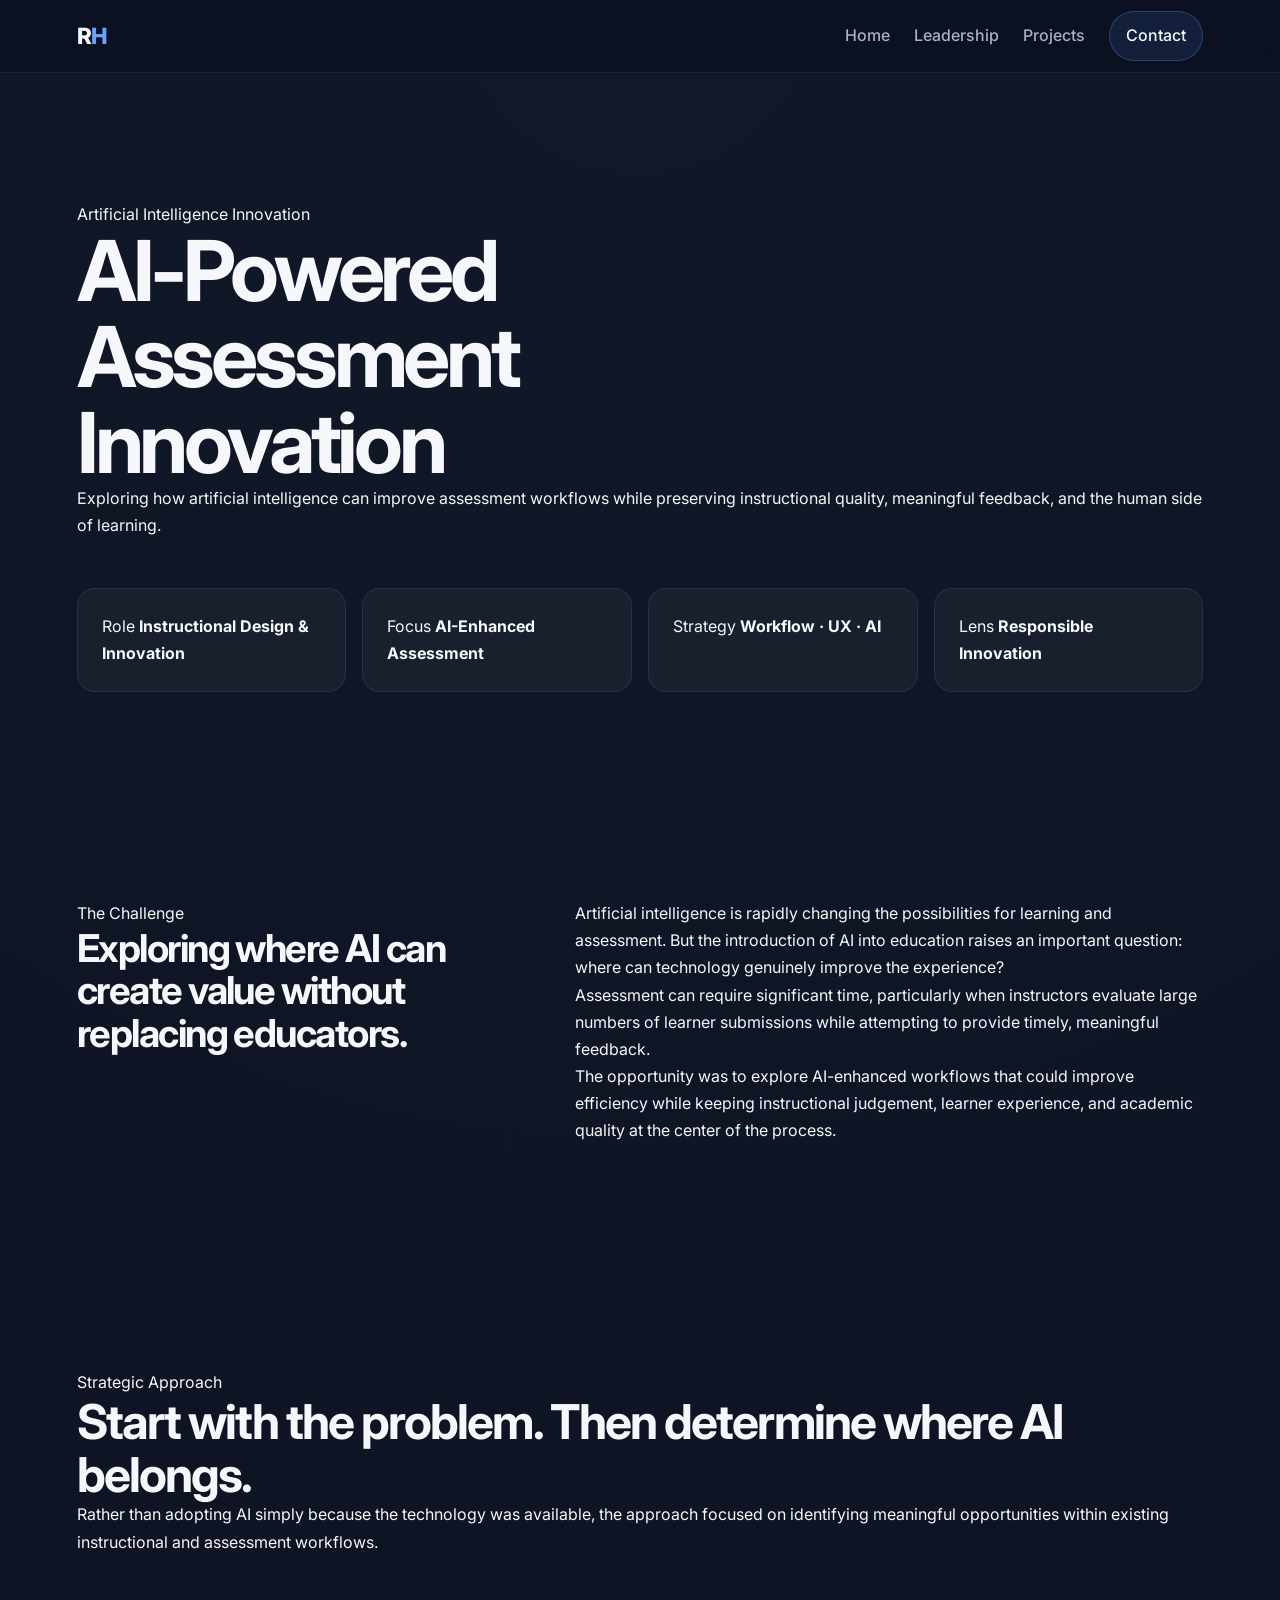
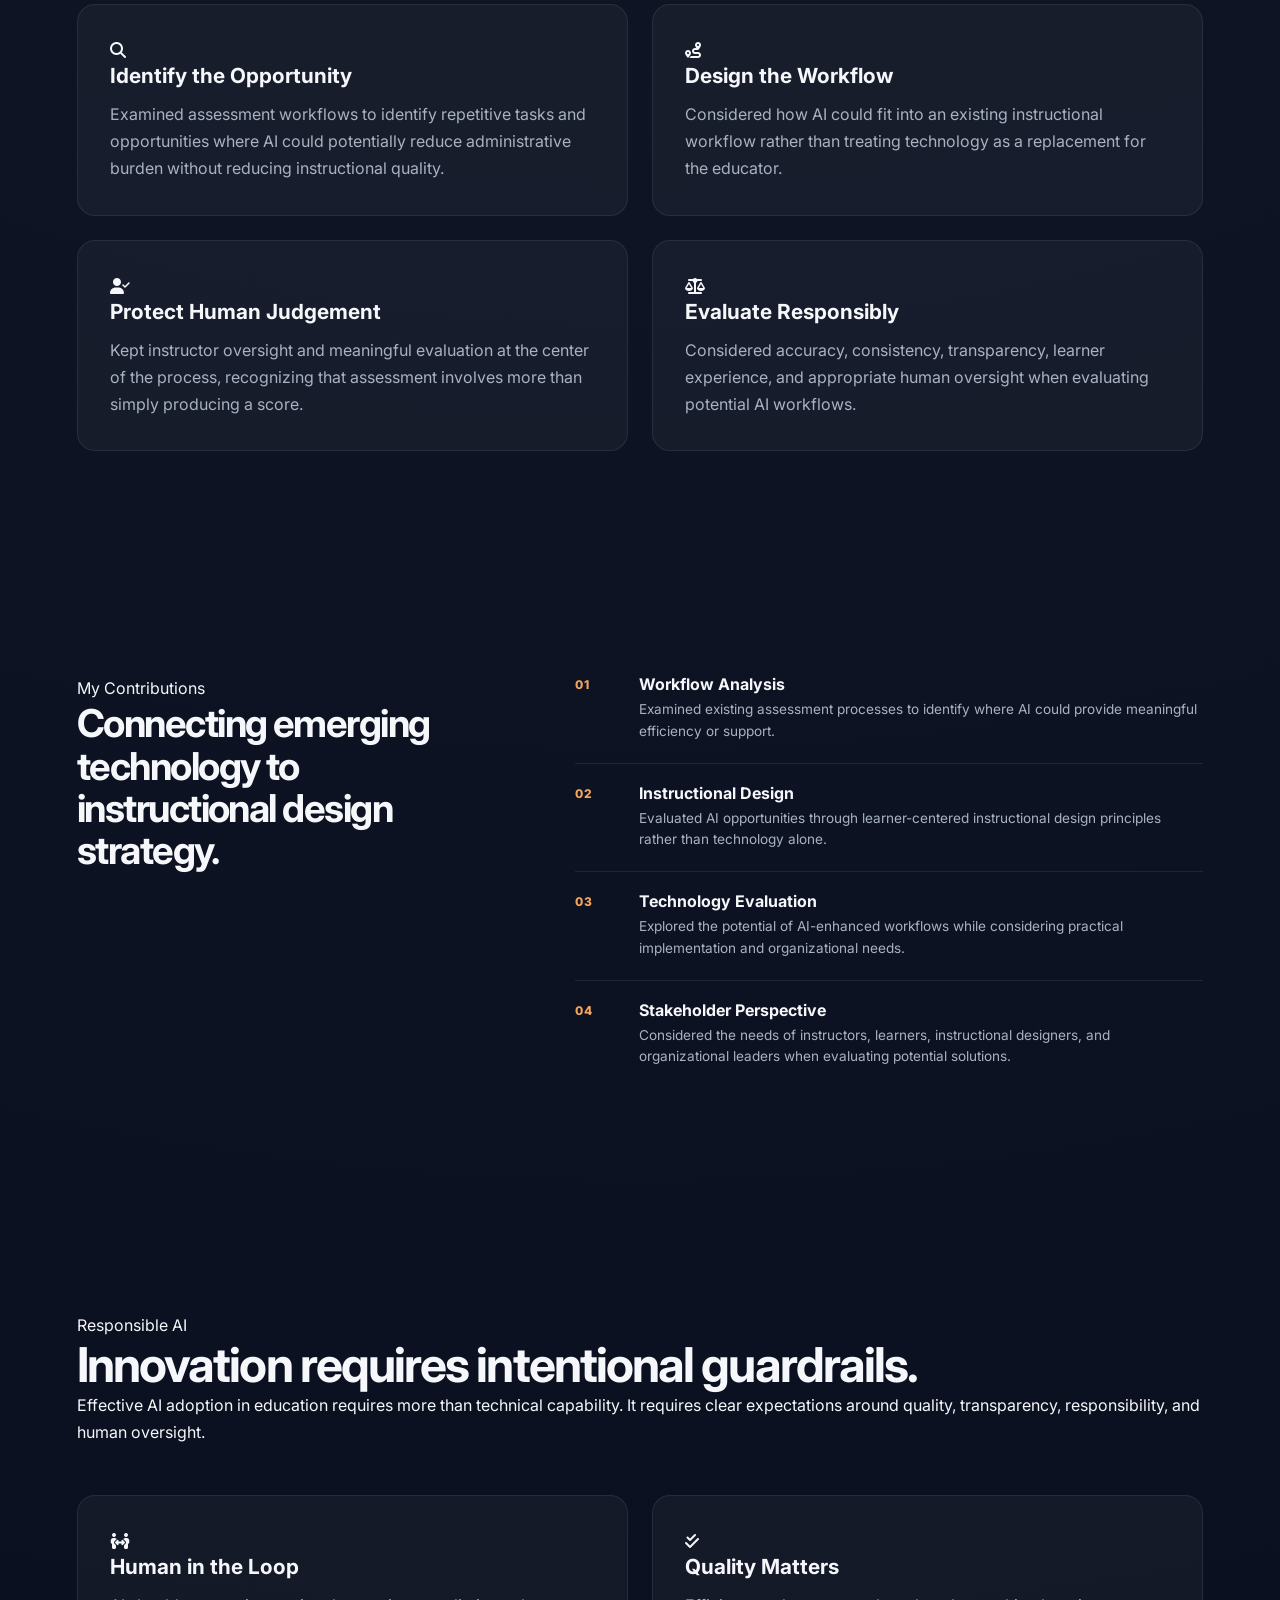
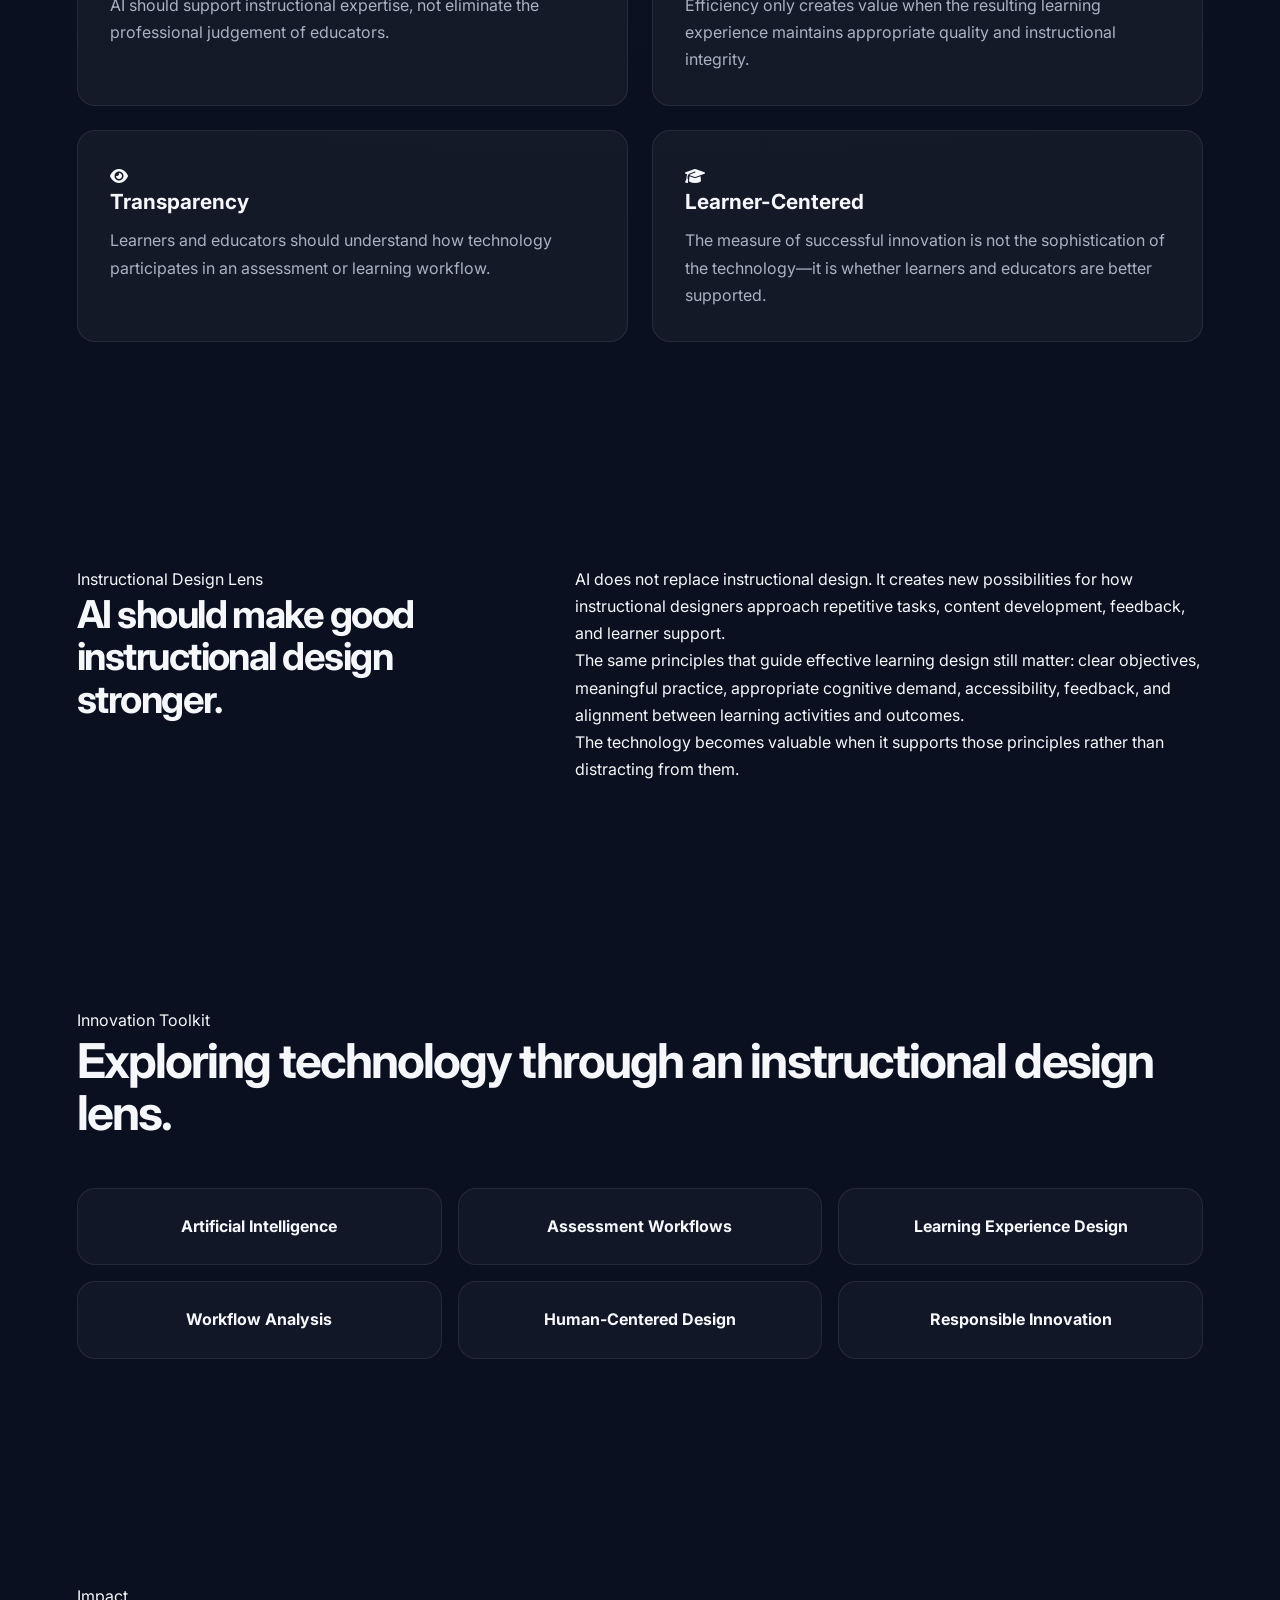
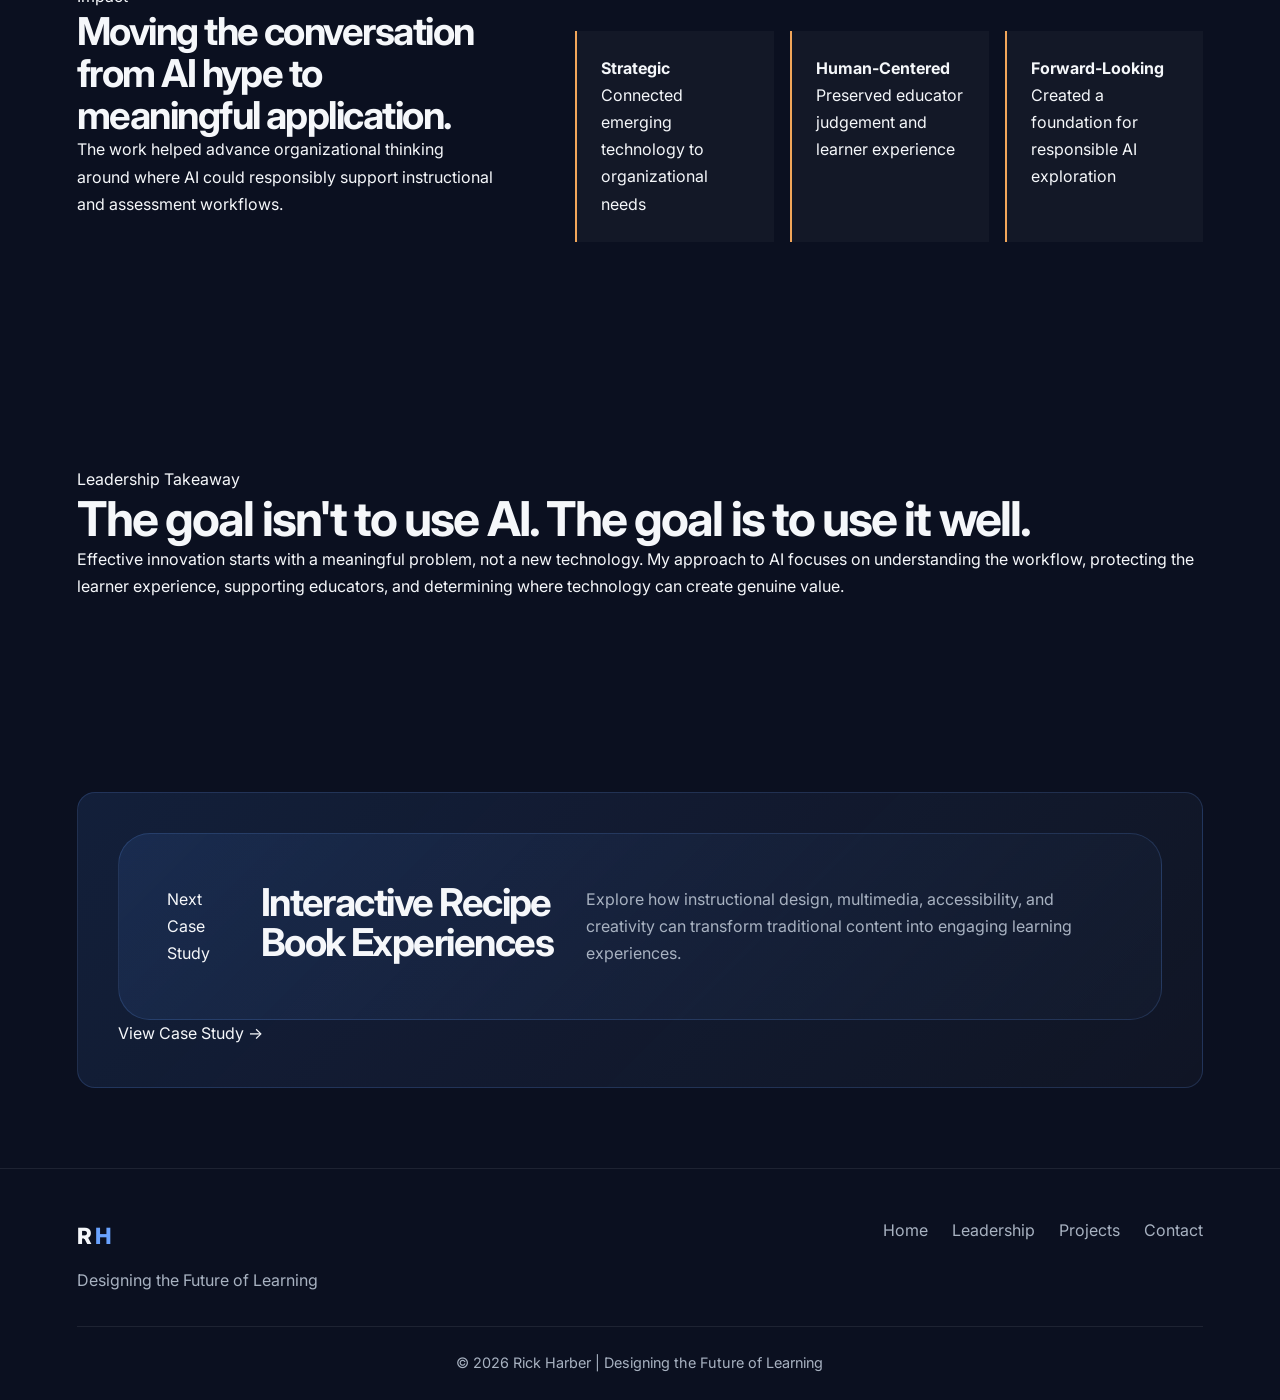
==== commit 54ce6395: "9.1.26.2" ====
--- a/case-study-ai.html
+++ b/case-study-ai.html
@@ -9,7 +9,7 @@
 
     <meta
         name="description"
-        content="Case study: AI-powered assessment innovation, responsible AI implementation, instructional design strategy, and learning experience improvement led by Rick Harber."
+        content="Case study exploring Rick Harber's work in AI-powered assessment innovation, instructional design, workflow strategy, responsible AI adoption, and learning technology."
     />
 
     <link rel="preconnect" href="https://fonts.googleapis.com" />
@@ -31,29 +31,36 @@
 
 <body>
 
-    <!-- =========================================
-         HEADER
-    ========================================== -->
+
+    <!-- =========================================================
+         NAVIGATION
+    ========================================================== -->
 
     <header class="site-header">
 
         <div class="container nav-container">
 
             <a href="index.html" class="logo">
-                Rick <span class="logo-h">Harber</span>
+                <span class="logo-r">R</span><span class="logo-h">H</span>
             </a>
 
             <nav class="main-nav" aria-label="Primary navigation">
 
-                <a href="index.html">Home</a>
-
-                <a href="leadership.html">Leadership</a>
-
-                <a href="projects.html" class="nav-cta">
+                <a href="index.html">
+                    Home
+                </a>
+
+                <a href="leadership.html">
+                    Leadership
+                </a>
+
+                <a href="projects.html" class="active">
                     Projects
                 </a>
 
-                <a href="connect.html">Contact</a>
+                <a href="contact.html" class="nav-cta">
+                    Contact
+                </a>
 
             </nav>
 
@@ -64,9 +71,10 @@
 
     <main>
 
-        <!-- =========================================
+
+        <!-- =====================================================
              HERO
-        ========================================== -->
+        ====================================================== -->
 
         <section class="case-study-hero">
 
@@ -74,23 +82,21 @@
 
                 <div class="case-study-hero-content">
 
-                    <span class="eyebrow">
+                    <span class="section-label">
                         Artificial Intelligence Innovation
                     </span>
 
                     <h1>
-                        AI-Powered
-                        <br />
-                        Assessment
+                        AI-Powered Assessment
                         <br />
                         Innovation
                     </h1>
 
-                    <p class="hero-text">
-                        Exploring how responsible AI integration can improve
-                        assessment workflows, support meaningful instructor
-                        feedback, and create more scalable learning
-                        experiences.
+                    <p class="case-study-hero-intro">
+                        Exploring how artificial intelligence can improve
+                        assessment workflows while preserving instructional
+                        quality, meaningful feedback, and the human side
+                        of learning.
                     </p>
 
                 </div>
@@ -98,47 +104,53 @@
 
                 <div class="case-study-overview-grid">
 
-                    <div class="case-study-overview-card">
-
-                        <span>Role</span>
+                    <div class="case-study-overview-item">
+
+                        <span class="overview-label">
+                            Role
+                        </span>
 
                         <strong>
-                            Instructional Design &
-                            Learning Innovation
+                            Instructional Design & Innovation
                         </strong>
 
                     </div>
 
 
-                    <div class="case-study-overview-card">
-
-                        <span>Focus</span>
+                    <div class="case-study-overview-item">
+
+                        <span class="overview-label">
+                            Focus
+                        </span>
 
                         <strong>
-                            AI-Assisted Assessment
+                            AI-Enhanced Assessment
                         </strong>
 
                     </div>
 
 
-                    <div class="case-study-overview-card">
-
-                        <span>Approach</span>
+                    <div class="case-study-overview-item">
+
+                        <span class="overview-label">
+                            Strategy
+                        </span>
 
                         <strong>
-                            Human-Centered &
-                            Responsible AI
+                            Workflow · UX · AI
                         </strong>
 
                     </div>
 
 
-                    <div class="case-study-overview-card">
-
-                        <span>Strategy</span>
+                    <div class="case-study-overview-item">
+
+                        <span class="overview-label">
+                            Lens
+                        </span>
 
                         <strong>
-                            Evaluate · Pilot · Refine
+                            Responsible Innovation
                         </strong>
 
                     </div>
@@ -150,9 +162,9 @@
         </section>
 
 
-        <!-- =========================================
+        <!-- =====================================================
              THE CHALLENGE
-        ========================================== -->
+        ====================================================== -->
 
         <section class="case-study-section">
 
@@ -162,14 +174,13 @@
 
                     <div>
 
-                        <span class="eyebrow">
+                        <span class="section-label">
                             The Challenge
                         </span>
 
                         <h2>
-                            Exploring AI without
-                            losing the human
-                            element of assessment.
+                            Exploring where AI can create
+                            value without replacing educators.
                         </h2>
 
                     </div>
@@ -178,26 +189,25 @@
                     <div>
 
                         <p>
-                            Assessment is one of the most important and
-                            resource-intensive parts of the learning
-                            experience. Instructors need meaningful
-                            opportunities to evaluate learner work, provide
-                            feedback, and identify opportunities for growth.
-                        </p>
-
-                        <p>
-                            At the same time, emerging AI technologies create
-                            opportunities to rethink how assessment workflows
-                            can be supported without replacing instructor
-                            judgment.
-                        </p>
-
-                        <p>
-                            The challenge was not simply determining whether
-                            AI could evaluate learner work. The more important
-                            question was how AI could be introduced in a way
-                            that preserved instructional quality, human
-                            oversight, and meaningful feedback.
+                            Artificial intelligence is rapidly changing the
+                            possibilities for learning and assessment.
+                            But the introduction of AI into education raises
+                            an important question: where can technology
+                            genuinely improve the experience?
+                        </p>
+
+                        <p>
+                            Assessment can require significant time,
+                            particularly when instructors evaluate large
+                            numbers of learner submissions while attempting
+                            to provide timely, meaningful feedback.
+                        </p>
+
+                        <p>
+                            The opportunity was to explore AI-enhanced
+                            workflows that could improve efficiency while
+                            keeping instructional judgement, learner experience,
+                            and academic quality at the center of the process.
                         </p>
 
                     </div>
@@ -209,29 +219,30 @@
         </section>
 
 
-        <!-- =========================================
+        <!-- =====================================================
              STRATEGIC APPROACH
-        ========================================== -->
+        ====================================================== -->
 
         <section class="case-study-section case-study-section-alt">
 
             <div class="container">
 
-                <div class="section-heading">
-
-                    <span class="eyebrow">
+                <div class="case-study-section-heading">
+
+                    <span class="section-label">
                         Strategic Approach
                     </span>
 
                     <h2>
-                        Designing AI around
-                        the learning experience.
+                        Start with the problem.
+                        Then determine where AI belongs.
                     </h2>
 
                     <p>
-                        The approach focused on understanding the instructional
-                        problem first, then evaluating where AI could provide
-                        meaningful support.
+                        Rather than adopting AI simply because the technology
+                        was available, the approach focused on identifying
+                        meaningful opportunities within existing instructional
+                        and assessment workflows.
                     </p>
 
                 </div>
@@ -239,20 +250,22 @@
 
                 <div class="case-study-card-grid">
 
+
                     <article class="case-study-card">
 
-                        <div class="case-study-icon">
-                            <i class="fa-solid fa-bullseye"></i>
+                        <div class="case-study-card-icon">
+                            <i class="fa-solid fa-magnifying-glass"></i>
                         </div>
 
                         <h3>
-                            Start With the Problem
+                            Identify the Opportunity
                         </h3>
 
                         <p>
-                            Evaluated the assessment challenge before selecting
-                            technology, keeping instructional goals at the
-                            center of the solution.
+                            Examined assessment workflows to identify
+                            repetitive tasks and opportunities where AI
+                            could potentially reduce administrative burden
+                            without reducing instructional quality.
                         </p>
 
                     </article>
@@ -260,18 +273,18 @@
 
                     <article class="case-study-card">
 
-                        <div class="case-study-icon">
-                            <i class="fa-solid fa-robot"></i>
+                        <div class="case-study-card-icon">
+                            <i class="fa-solid fa-route"></i>
                         </div>
 
                         <h3>
-                            Evaluate AI Workflows
+                            Design the Workflow
                         </h3>
 
                         <p>
-                            Explored how AI could support assessment workflows
-                            while identifying opportunities, limitations, and
-                            areas requiring human review.
+                            Considered how AI could fit into an existing
+                            instructional workflow rather than treating
+                            technology as a replacement for the educator.
                         </p>
 
                     </article>
@@ -279,18 +292,19 @@
 
                     <article class="case-study-card">
 
-                        <div class="case-study-icon">
+                        <div class="case-study-card-icon">
                             <i class="fa-solid fa-user-check"></i>
                         </div>
 
                         <h3>
-                            Preserve Human Oversight
+                            Protect Human Judgement
                         </h3>
 
                         <p>
-                            Positioned AI as an instructional support rather
-                            than a replacement for instructor expertise,
-                            judgment, and feedback.
+                            Kept instructor oversight and meaningful
+                            evaluation at the center of the process,
+                            recognizing that assessment involves more than
+                            simply producing a score.
                         </p>
 
                     </article>
@@ -298,18 +312,18 @@
 
                     <article class="case-study-card">
 
-                        <div class="case-study-icon">
-                            <i class="fa-solid fa-arrows-rotate"></i>
+                        <div class="case-study-card-icon">
+                            <i class="fa-solid fa-scale-balanced"></i>
                         </div>
 
                         <h3>
-                            Pilot and Refine
+                            Evaluate Responsibly
                         </h3>
 
                         <p>
-                            Used an iterative approach to examine workflow
-                            quality, usability, and opportunities for
-                            improvement before broader adoption.
+                            Considered accuracy, consistency, transparency,
+                            learner experience, and appropriate human
+                            oversight when evaluating potential AI workflows.
                         </p>
 
                     </article>
@@ -321,9 +335,9 @@
         </section>
 
 
-        <!-- =========================================
+        <!-- =====================================================
              MY CONTRIBUTIONS
-        ========================================== -->
+        ====================================================== -->
 
         <section class="case-study-section">
 
@@ -333,36 +347,37 @@
 
                     <div>
 
-                        <span class="eyebrow">
+                        <span class="section-label">
                             My Contributions
                         </span>
 
                         <h2>
-                            Translating emerging
-                            technology into
-                            instructional strategy.
+                            Connecting emerging technology
+                            to instructional design strategy.
                         </h2>
 
                     </div>
 
 
-                    <div class="contribution-list">
+                    <div class="case-study-contributions">
+
 
                         <div class="contribution-item">
 
-                            <span>01</span>
+                            <span class="contribution-number">
+                                01
+                            </span>
 
                             <div>
 
                                 <h3>
-                                    AI Workflow Evaluation
+                                    Workflow Analysis
                                 </h3>
 
                                 <p>
-                                    Examined opportunities for AI-assisted
-                                    assessment and considered how automated
-                                    workflows could support instructional
-                                    teams.
+                                    Examined existing assessment processes
+                                    to identify where AI could provide
+                                    meaningful efficiency or support.
                                 </p>
 
                             </div>
@@ -372,19 +387,20 @@
 
                         <div class="contribution-item">
 
-                            <span>02</span>
+                            <span class="contribution-number">
+                                02
+                            </span>
 
                             <div>
 
                                 <h3>
-                                    Learner Experience Considerations
+                                    Instructional Design
                                 </h3>
 
                                 <p>
-                                    Evaluated how AI-supported assessment could
-                                    affect learner feedback, transparency,
-                                    usability, and the overall learning
-                                    experience.
+                                    Evaluated AI opportunities through
+                                    learner-centered instructional design
+                                    principles rather than technology alone.
                                 </p>
 
                             </div>
@@ -394,18 +410,20 @@
 
                         <div class="contribution-item">
 
-                            <span>03</span>
+                            <span class="contribution-number">
+                                03
+                            </span>
 
                             <div>
 
                                 <h3>
-                                    Responsible AI Strategy
+                                    Technology Evaluation
                                 </h3>
 
                                 <p>
-                                    Considered human oversight, instructional
-                                    quality, and responsible implementation as
-                                    core requirements for AI adoption.
+                                    Explored the potential of AI-enhanced
+                                    workflows while considering practical
+                                    implementation and organizational needs.
                                 </p>
 
                             </div>
@@ -415,25 +433,28 @@
 
                         <div class="contribution-item">
 
-                            <span>04</span>
+                            <span class="contribution-number">
+                                04
+                            </span>
 
                             <div>
 
                                 <h3>
-                                    Technology Adoption Strategy
+                                    Stakeholder Perspective
                                 </h3>
 
                                 <p>
-                                    Connected emerging technology exploration
-                                    with practical implementation,
-                                    stakeholder needs, and instructional
-                                    priorities.
+                                    Considered the needs of instructors,
+                                    learners, instructional designers,
+                                    and organizational leaders when evaluating
+                                    potential solutions.
                                 </p>
 
                             </div>
 
                         </div>
 
+
                     </div>
 
                 </div>
@@ -443,30 +464,30 @@
         </section>
 
 
-        <!-- =========================================
+        <!-- =====================================================
              RESPONSIBLE AI
-        ========================================== -->
+        ====================================================== -->
 
         <section class="case-study-section case-study-section-alt">
 
             <div class="container">
 
-                <div class="section-heading">
-
-                    <span class="eyebrow">
+                <div class="case-study-section-heading">
+
+                    <span class="section-label">
                         Responsible AI
                     </span>
 
                     <h2>
                         Innovation requires
-                        thoughtful boundaries.
+                        intentional guardrails.
                     </h2>
 
                     <p>
-                        The goal was not to automate assessment simply because
-                        the technology made automation possible. The goal was
-                        to identify where AI could create value while
-                        protecting the quality of the learning experience.
+                        Effective AI adoption in education requires more
+                        than technical capability. It requires clear
+                        expectations around quality, transparency,
+                        responsibility, and human oversight.
                     </p>
 
                 </div>
@@ -474,20 +495,21 @@
 
                 <div class="case-study-card-grid">
 
+
                     <article class="case-study-card">
 
-                        <div class="case-study-icon">
-                            <i class="fa-solid fa-scale-balanced"></i>
+                        <div class="case-study-card-icon">
+                            <i class="fa-solid fa-people-arrows"></i>
                         </div>
 
                         <h3>
-                            Human Judgment
+                            Human in the Loop
                         </h3>
 
                         <p>
-                            Instructor expertise remains central to evaluating
-                            context, nuance, learner progress, and the quality
-                            of feedback.
+                            AI should support instructional expertise,
+                            not eliminate the professional judgement of
+                            educators.
                         </p>
 
                     </article>
@@ -495,7 +517,26 @@
 
                     <article class="case-study-card">
 
-                        <div class="case-study-icon">
+                        <div class="case-study-card-icon">
+                            <i class="fa-solid fa-check-double"></i>
+                        </div>
+
+                        <h3>
+                            Quality Matters
+                        </h3>
+
+                        <p>
+                            Efficiency only creates value when the resulting
+                            learning experience maintains appropriate quality
+                            and instructional integrity.
+                        </p>
+
+                    </article>
+
+
+                    <article class="case-study-card">
+
+                        <div class="case-study-card-icon">
                             <i class="fa-solid fa-eye"></i>
                         </div>
 
@@ -504,9 +545,9 @@
                         </h3>
 
                         <p>
-                            AI-supported processes should be understandable to
-                            the people using them and the learners affected by
-                            them.
+                            Learners and educators should understand how
+                            technology participates in an assessment or
+                            learning workflow.
                         </p>
 
                     </article>
@@ -514,41 +555,22 @@
 
                     <article class="case-study-card">
 
-                        <div class="case-study-icon">
-                            <i class="fa-solid fa-universal-access"></i>
+                        <div class="case-study-card-icon">
+                            <i class="fa-solid fa-graduation-cap"></i>
                         </div>
 
                         <h3>
-                            Accessibility
+                            Learner-Centered
                         </h3>
 
                         <p>
-                            Technology decisions should continue to support
-                            inclusive learning experiences and equitable
-                            participation.
+                            The measure of successful innovation is not the
+                            sophistication of the technology—it is whether
+                            learners and educators are better supported.
                         </p>
 
                     </article>
 
-
-                    <article class="case-study-card">
-
-                        <div class="case-study-icon">
-                            <i class="fa-solid fa-arrows-to-circle"></i>
-                        </div>
-
-                        <h3>
-                            Continuous Evaluation
-                        </h3>
-
-                        <p>
-                            AI implementations require ongoing evaluation as
-                            workflows, technologies, and learning needs
-                            evolve.
-                        </p>
-
-                    </article>
-
                 </div>
 
             </div>
@@ -556,9 +578,119 @@
         </section>
 
 
-        <!-- =========================================
+        <!-- =====================================================
+             INSTRUCTIONAL DESIGN
+        ====================================================== -->
+
+        <section class="case-study-section">
+
+            <div class="container">
+
+                <div class="case-study-split">
+
+                    <div>
+
+                        <span class="section-label">
+                            Instructional Design Lens
+                        </span>
+
+                        <h2>
+                            AI should make good
+                            instructional design stronger.
+                        </h2>
+
+                    </div>
+
+
+                    <div>
+
+                        <p>
+                            AI does not replace instructional design.
+                            It creates new possibilities for how instructional
+                            designers approach repetitive tasks, content
+                            development, feedback, and learner support.
+                        </p>
+
+                        <p>
+                            The same principles that guide effective learning
+                            design still matter: clear objectives, meaningful
+                            practice, appropriate cognitive demand,
+                            accessibility, feedback, and alignment between
+                            learning activities and outcomes.
+                        </p>
+
+                        <p>
+                            The technology becomes valuable when it supports
+                            those principles rather than distracting from them.
+                        </p>
+
+                    </div>
+
+                </div>
+
+            </div>
+
+        </section>
+
+
+        <!-- =====================================================
+             TECHNOLOGY & CAPABILITIES
+        ====================================================== -->
+
+        <section class="case-study-section case-study-section-alt">
+
+            <div class="container">
+
+                <div class="case-study-section-heading">
+
+                    <span class="section-label">
+                        Innovation Toolkit
+                    </span>
+
+                    <h2>
+                        Exploring technology through
+                        an instructional design lens.
+                    </h2>
+
+                </div>
+
+
+                <div class="technology-grid">
+
+                    <div class="technology-item">
+                        Artificial Intelligence
+                    </div>
+
+                    <div class="technology-item">
+                        Assessment Workflows
+                    </div>
+
+                    <div class="technology-item">
+                        Learning Experience Design
+                    </div>
+
+                    <div class="technology-item">
+                        Workflow Analysis
+                    </div>
+
+                    <div class="technology-item">
+                        Human-Centered Design
+                    </div>
+
+                    <div class="technology-item">
+                        Responsible Innovation
+                    </div>
+
+                </div>
+
+            </div>
+
+        </section>
+
+
+        <!-- =====================================================
              IMPACT
-        ========================================== -->
+        ====================================================== -->
 
         <section class="case-study-section">
 
@@ -568,20 +700,19 @@
 
                     <div>
 
-                        <span class="eyebrow">
+                        <span class="section-label">
                             Impact
                         </span>
 
                         <h2>
-                            Moving from AI
-                            experimentation to
-                            strategic innovation.
+                            Moving the conversation from
+                            AI hype to meaningful application.
                         </h2>
 
                         <p>
-                            The project created an opportunity to examine AI
-                            not simply as a new technology, but as a potential
-                            component of a broader learning strategy.
+                            The work helped advance organizational thinking
+                            around where AI could responsibly support
+                            instructional and assessment workflows.
                         </p>
 
                     </div>
@@ -589,50 +720,49 @@
 
                     <div class="impact-grid">
 
-                        <div class="impact-card">
+
+                        <div class="impact-item">
 
                             <strong>
-                                AI
+                                Strategic
                             </strong>
 
                             <span>
-                                Emerging technology
-                                evaluated through an
-                                instructional lens.
+                                Connected emerging technology
+                                to organizational needs
                             </span>
 
                         </div>
 
 
-                        <div class="impact-card">
+                        <div class="impact-item">
 
                             <strong>
-                                Human
+                                Human-Centered
                             </strong>
 
                             <span>
-                                Instructor judgment
-                                remains central to the
-                                assessment experience.
+                                Preserved educator judgement
+                                and learner experience
                             </span>
 
                         </div>
 
 
-                        <div class="impact-card">
+                        <div class="impact-item">
 
                             <strong>
-                                Scalable
+                                Forward-Looking
                             </strong>
 
                             <span>
-                                Workflows designed with
-                                broader organizational
-                                adoption in mind.
+                                Created a foundation for
+                                responsible AI exploration
                             </span>
 
                         </div>
 
+
                     </div>
 
                 </div>
@@ -642,33 +772,31 @@
         </section>
 
 
-        <!-- =========================================
+        <!-- =====================================================
              LEADERSHIP TAKEAWAY
-        ========================================== -->
-
-        <section class="case-study-leadership">
+        ====================================================== -->
+
+        <section class="case-study-section case-study-section-alt">
 
             <div class="container">
 
-                <div class="case-study-leadership-content">
-
-                    <span class="eyebrow">
+                <div class="case-study-takeaway">
+
+                    <span class="section-label">
                         Leadership Takeaway
                     </span>
 
                     <h2>
-                        The best AI strategy
-                        starts with better
-                        learning design.
+                        The goal isn't to use AI.
+                        The goal is to use it well.
                     </h2>
 
                     <p>
-                        Emerging technology creates possibilities, but
-                        instructional strategy determines whether those
-                        possibilities create meaningful value. My approach is
-                        to evaluate AI through the lens of learning science,
-                        learner experience, accessibility, human judgment,
-                        and organizational strategy.
+                        Effective innovation starts with a meaningful problem,
+                        not a new technology. My approach to AI focuses on
+                        understanding the workflow, protecting the learner
+                        experience, supporting educators, and determining
+                        where technology can create genuine value.
                     </p>
 
                 </div>
@@ -678,45 +806,42 @@
         </section>
 
 
-        <!-- =========================================
+        <!-- =====================================================
              NEXT CASE STUDY
-        ========================================== -->
+        ====================================================== -->
 
         <section class="case-study-next">
 
             <div class="container">
 
                 <a
-                    href="case-study-recipe-books.html"
+                    href="case-study-recipe.html"
                     class="case-study-next-card"
                 >
 
                     <div class="case-study-next-content">
 
-                        <div>
-
-                            <span class="eyebrow">
-                                Next Case Study
-                            </span>
-
-                            <h2>
-                                Interactive Recipe
-                                Book Experiences
-                            </h2>
-
-                            <p>
-                                Transforming traditional culinary resources
-                                into accessible, engaging, and reusable
-                                digital learning experiences.
-                            </p>
-
-                        </div>
-
-                        <span class="btn btn-primary">
-                            Coming Next
+                        <span class="section-label">
+                            Next Case Study
                         </span>
 
-                    </div>
+                        <h2>
+                            Interactive Recipe Book Experiences
+                        </h2>
+
+                        <p>
+                            Explore how instructional design, multimedia,
+                            accessibility, and creativity can transform
+                            traditional content into engaging learning
+                            experiences.
+                        </p>
+
+                    </div>
+
+
+                    <span class="case-study-next-button">
+                        View Case Study →
+                    </span>
 
                 </a>
 
@@ -727,9 +852,9 @@
     </main>
 
 
-    <!-- =========================================
+    <!-- =========================================================
          FOOTER
-    ========================================== -->
+    ========================================================== -->
 
     <footer class="site-footer">
 
@@ -739,9 +864,12 @@
 
                 <div>
 
-                    <a href="index.html" class="footer-logo">
-                        Rick <span class="logo-h">Harber</span>
-                    </a>
+                    <div class="footer-logo">
+
+                        <span class="logo-r">R</span>
+                        <span class="logo-h">H</span>
+
+                    </div>
 
                     <p>
                         Designing the Future of Learning
@@ -750,17 +878,25 @@
                 </div>
 
 
-                <nav class="footer-links">
-
-                    <a href="index.html">Home</a>
-
-                    <a href="leadership.html">Leadership</a>
-
-                    <a href="projects.html">Projects</a>
-
-                    <a href="connect.html">Contact</a>
-
-                </nav>
+                <div class="footer-links">
+
+                    <a href="index.html">
+                        Home
+                    </a>
+
+                    <a href="leadership.html">
+                        Leadership
+                    </a>
+
+                    <a href="projects.html">
+                        Projects
+                    </a>
+
+                    <a href="contact.html">
+                        Contact
+                    </a>
+
+                </div>
 
             </div>
 
@@ -777,6 +913,7 @@
 
     </footer>
 
+
 </body>
 
 </html>
--- a/css/styles.css
+++ b/css/styles.css
@@ -969,7 +969,7 @@
     display:grid;
 
     grid-template-columns:
-    repeat(3,1fr);
+    repeat(2,1fr);
 
     gap:1.5rem;
 
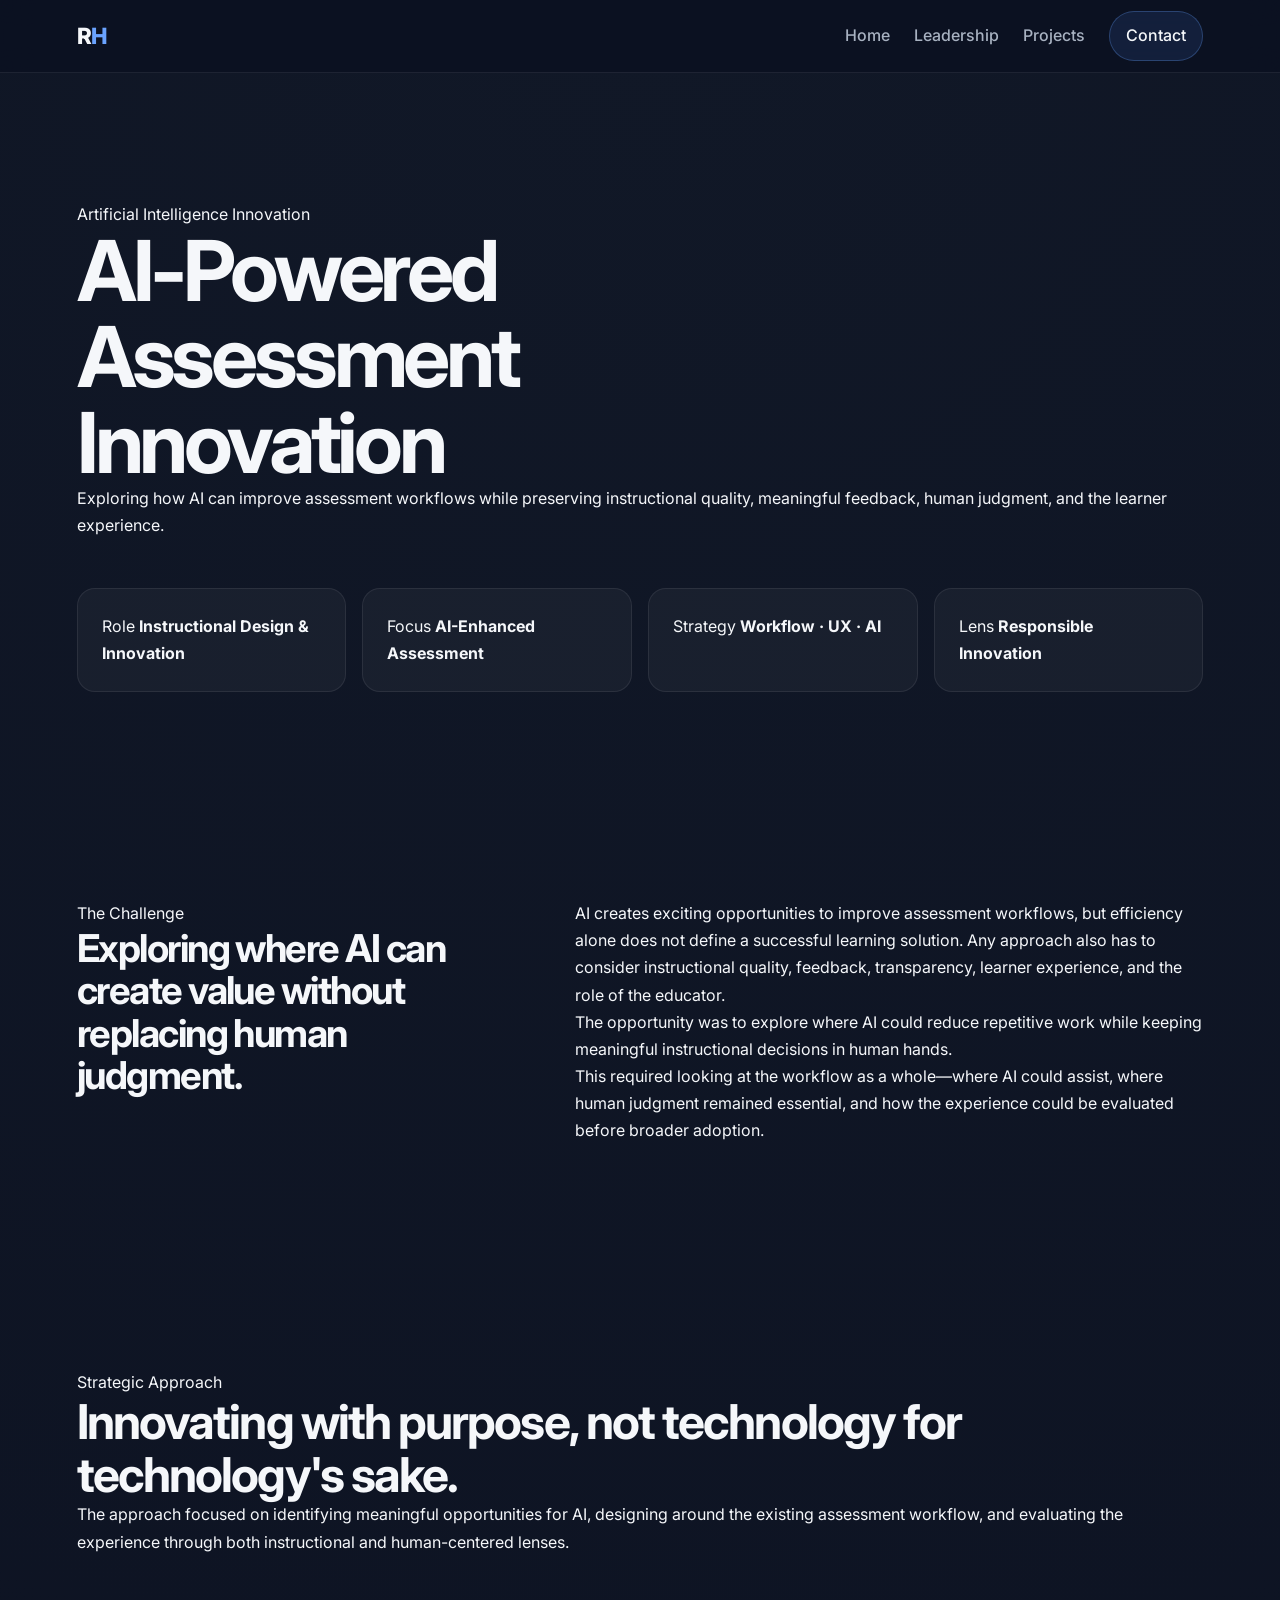
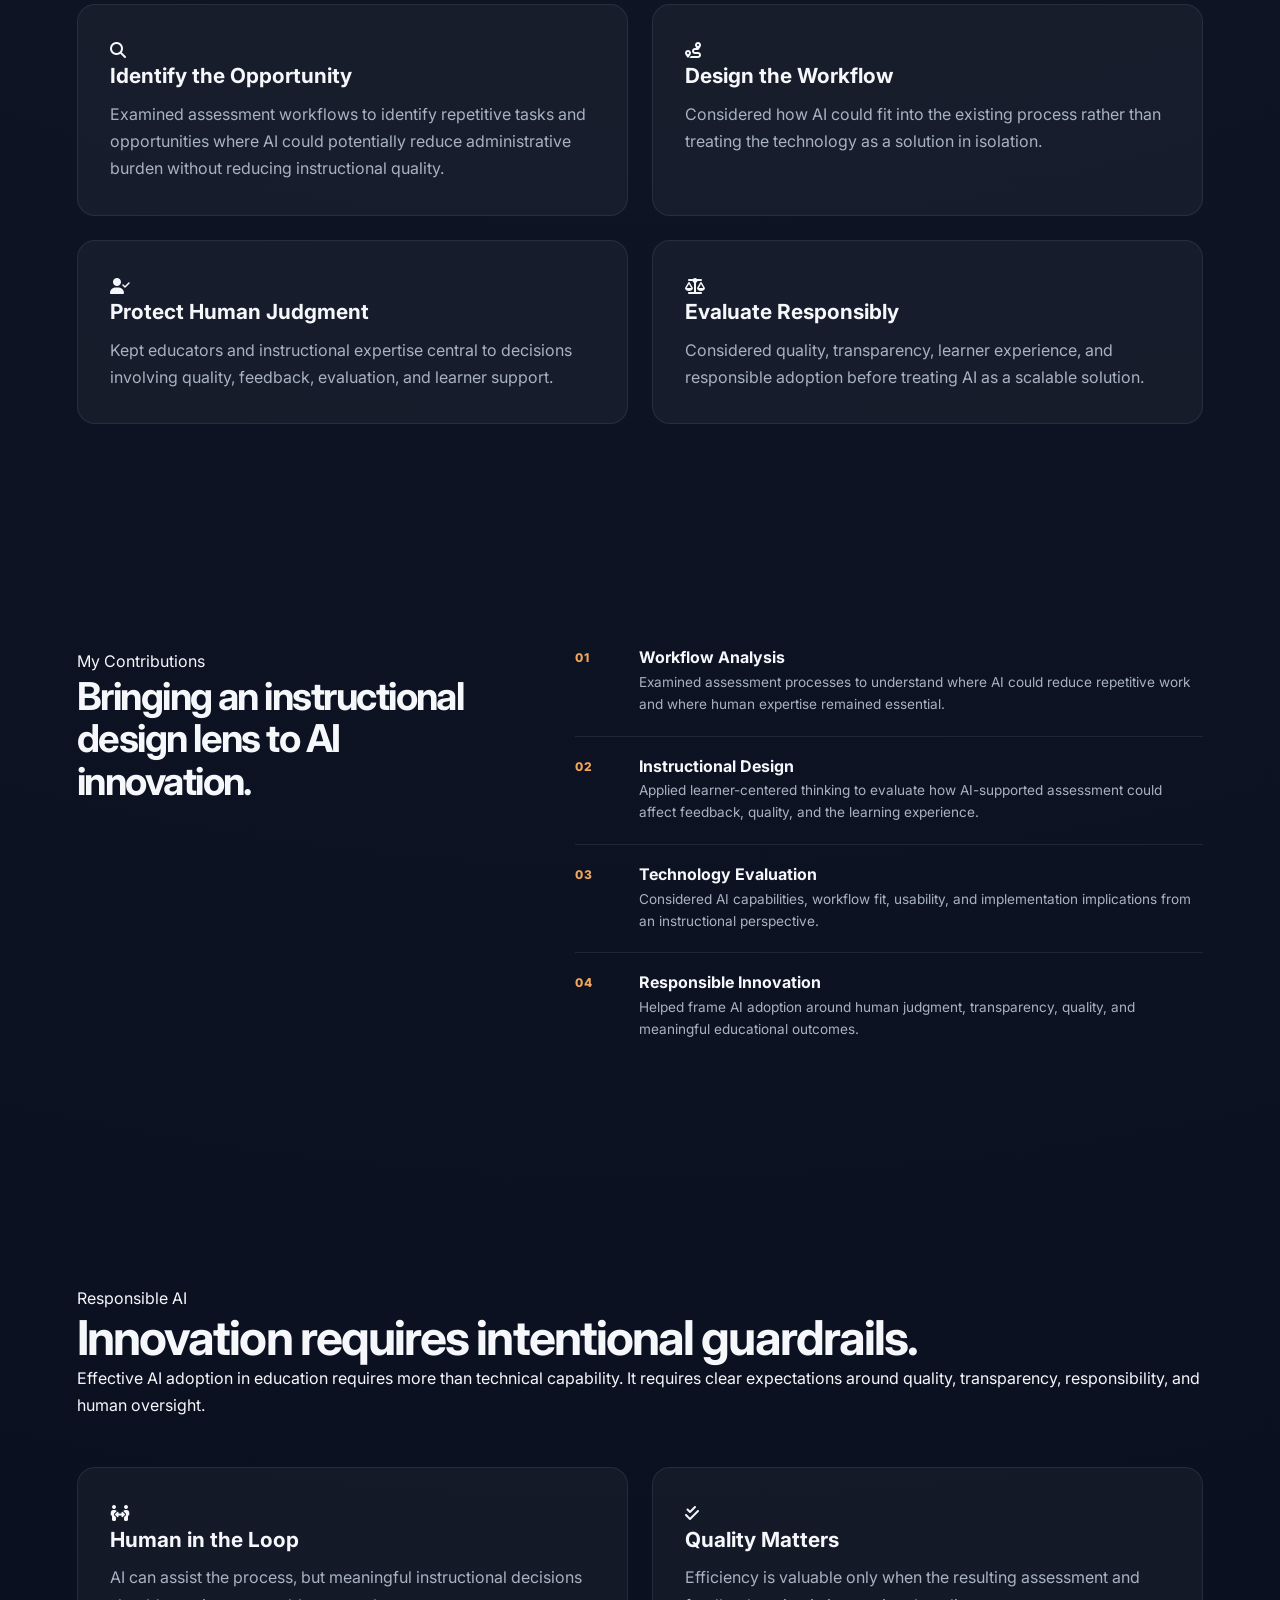
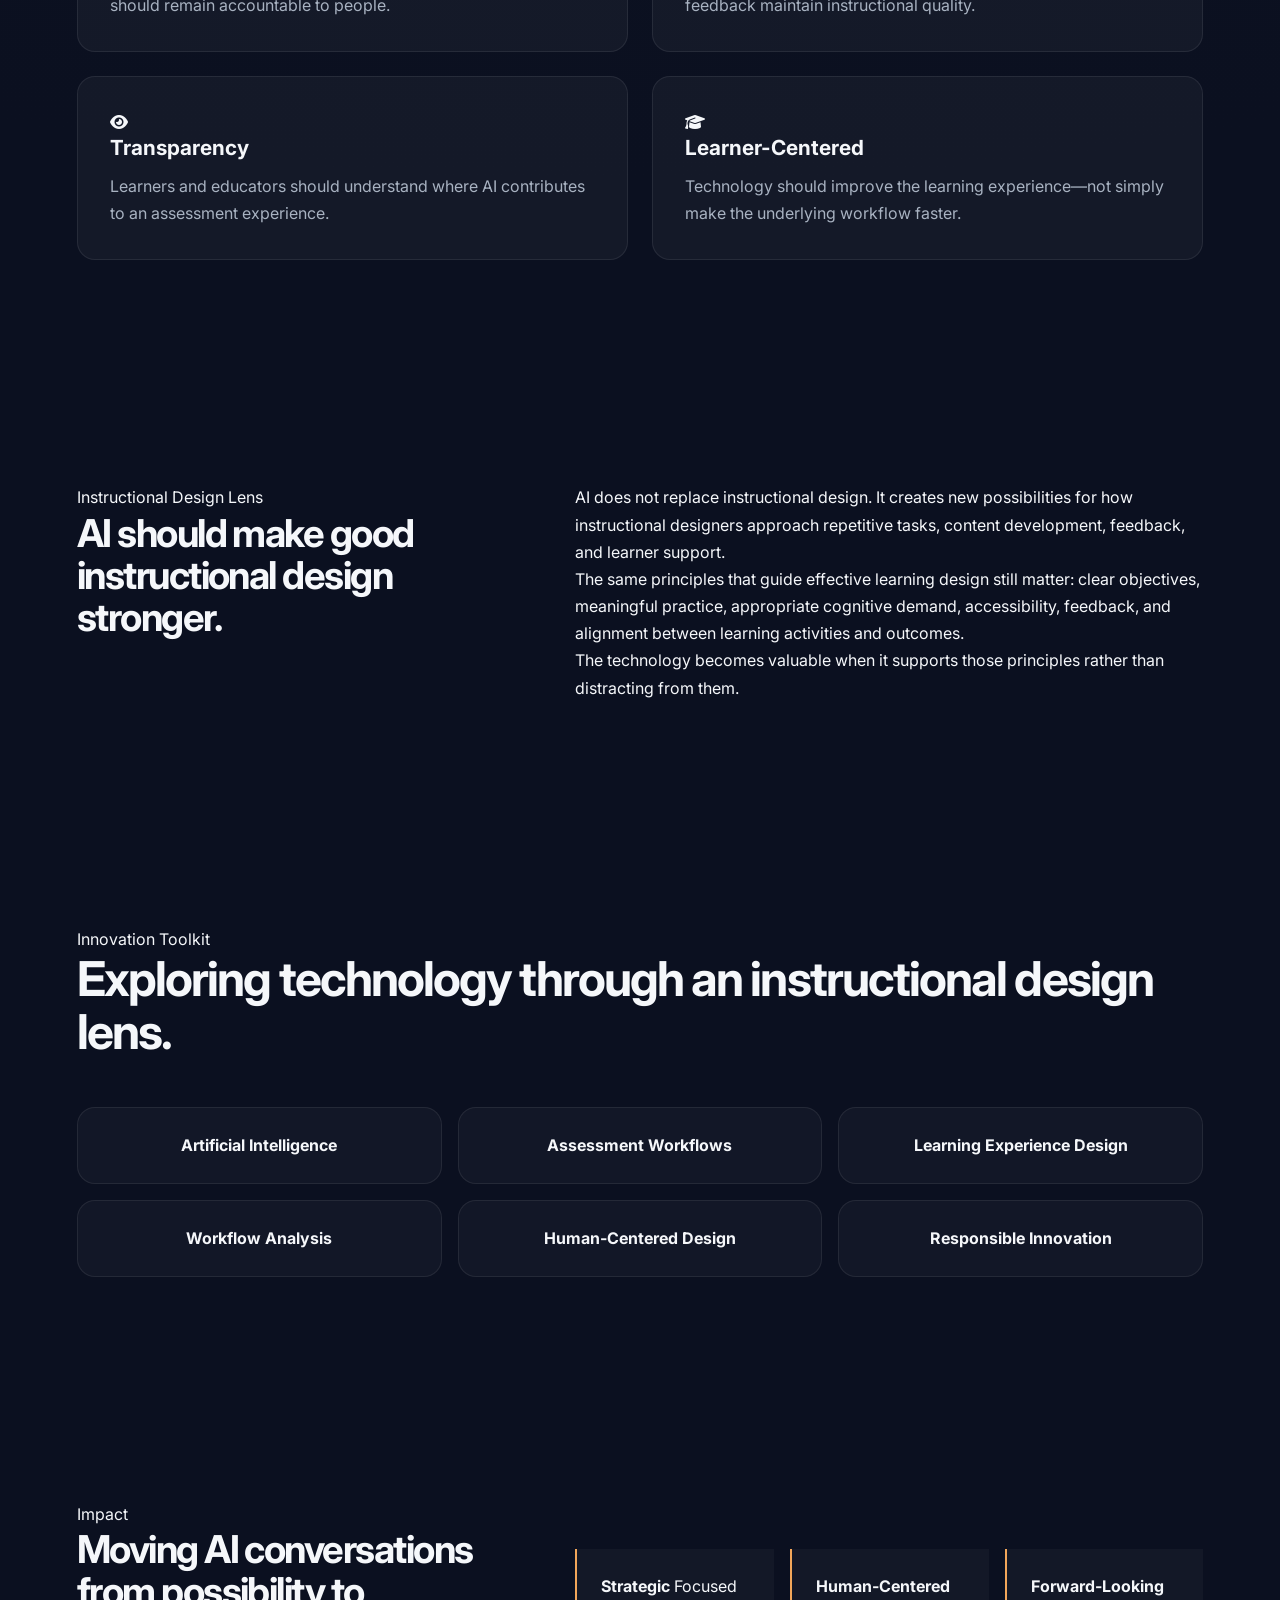
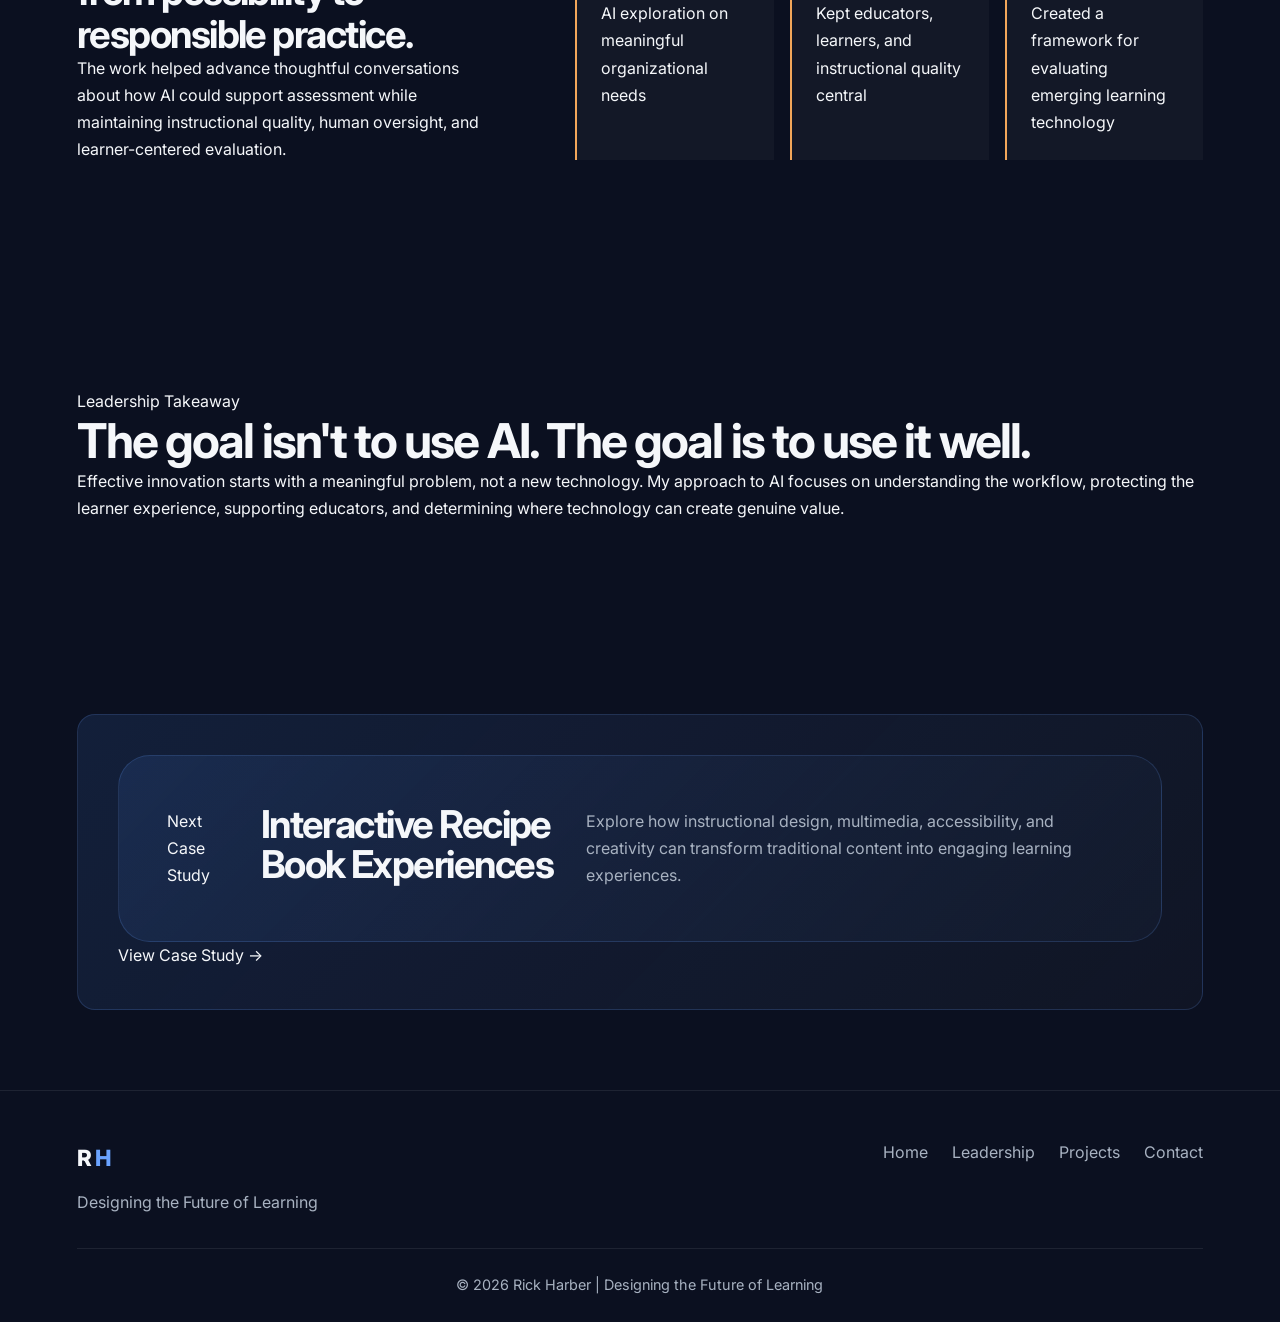
==== commit 5df0ab83: "9.9.26" ====
--- a/case-study-ai.html
+++ b/case-study-ai.html
@@ -82,78 +82,46 @@
 
                 <div class="case-study-hero-content">
 
-                    <span class="section-label">
-                        Artificial Intelligence Innovation
-                    </span>
-
-                    <h1>
-                        AI-Powered Assessment
-                        <br />
-                        Innovation
-                    </h1>
-
-                    <p class="case-study-hero-intro">
-                        Exploring how artificial intelligence can improve
-                        assessment workflows while preserving instructional
-                        quality, meaningful feedback, and the human side
-                        of learning.
-                    </p>
+               <span class="section-label">
+    Artificial Intelligence Innovation
+</span>
+
+<h1>
+    AI-Powered Assessment
+    <br />
+    Innovation
+</h1>
+
+<p class="case-study-hero-intro">
+    Exploring how AI can improve assessment workflows while preserving
+    instructional quality, meaningful feedback, human judgment, and
+    the learner experience.
+</p>
 
                 </div>
 
 
                 <div class="case-study-overview-grid">
 
-                    <div class="case-study-overview-item">
-
-                        <span class="overview-label">
-                            Role
-                        </span>
-
-                        <strong>
-                            Instructional Design & Innovation
-                        </strong>
-
-                    </div>
-
-
-                    <div class="case-study-overview-item">
-
-                        <span class="overview-label">
-                            Focus
-                        </span>
-
-                        <strong>
-                            AI-Enhanced Assessment
-                        </strong>
-
-                    </div>
-
-
-                    <div class="case-study-overview-item">
-
-                        <span class="overview-label">
-                            Strategy
-                        </span>
-
-                        <strong>
-                            Workflow · UX · AI
-                        </strong>
-
-                    </div>
-
-
-                    <div class="case-study-overview-item">
-
-                        <span class="overview-label">
-                            Lens
-                        </span>
-
-                        <strong>
-                            Responsible Innovation
-                        </strong>
-
-                    </div>
+        <div class="case-study-overview-item">
+    <span class="overview-label">Role</span>
+    <strong>Instructional Design &amp; Innovation</strong>
+</div>
+
+<div class="case-study-overview-item">
+    <span class="overview-label">Focus</span>
+    <strong>AI-Enhanced Assessment</strong>
+</div>
+
+<div class="case-study-overview-item">
+    <span class="overview-label">Strategy</span>
+    <strong>Workflow · UX · AI</strong>
+</div>
+
+<div class="case-study-overview-item">
+    <span class="overview-label">Lens</span>
+    <strong>Responsible Innovation</strong>
+</div>
 
                 </div>
 
@@ -180,7 +148,7 @@
 
                         <h2>
                             Exploring where AI can create
-                            value without replacing educators.
+                            value without replacing human judgment.
                         </h2>
 
                     </div>
@@ -189,26 +157,22 @@
                     <div>
 
                         <p>
-                            Artificial intelligence is rapidly changing the
-                            possibilities for learning and assessment.
-                            But the introduction of AI into education raises
-                            an important question: where can technology
-                            genuinely improve the experience?
-                        </p>
-
-                        <p>
-                            Assessment can require significant time,
-                            particularly when instructors evaluate large
-                            numbers of learner submissions while attempting
-                            to provide timely, meaningful feedback.
-                        </p>
-
-                        <p>
-                            The opportunity was to explore AI-enhanced
-                            workflows that could improve efficiency while
-                            keeping instructional judgement, learner experience,
-                            and academic quality at the center of the process.
-                        </p>
+    AI creates exciting opportunities to improve assessment workflows,
+    but efficiency alone does not define a successful learning solution.
+    Any approach also has to consider instructional quality, feedback,
+    transparency, learner experience, and the role of the educator.
+</p>
+
+<p>
+    The opportunity was to explore where AI could reduce repetitive
+    work while keeping meaningful instructional decisions in human hands.
+</p>
+
+<p>
+    This required looking at the workflow as a whole—where AI could
+    assist, where human judgment remained essential, and how the
+    experience could be evaluated before broader adoption.
+</p>
 
                     </div>
 
@@ -229,21 +193,20 @@
 
                 <div class="case-study-section-heading">
 
-                    <span class="section-label">
-                        Strategic Approach
-                    </span>
-
-                    <h2>
-                        Start with the problem.
-                        Then determine where AI belongs.
-                    </h2>
-
-                    <p>
-                        Rather than adopting AI simply because the technology
-                        was available, the approach focused on identifying
-                        meaningful opportunities within existing instructional
-                        and assessment workflows.
-                    </p>
+                   <span class="section-label">
+    Strategic Approach
+</span>
+
+<h2>
+    Innovating with purpose,
+    not technology for technology's sake.
+</h2>
+
+<p>
+    The approach focused on identifying meaningful opportunities for AI,
+    designing around the existing assessment workflow, and evaluating
+    the experience through both instructional and human-centered lenses.
+</p>
 
                 </div>
 
@@ -278,14 +241,13 @@
                         </div>
 
                         <h3>
-                            Design the Workflow
-                        </h3>
-
-                        <p>
-                            Considered how AI could fit into an existing
-                            instructional workflow rather than treating
-                            technology as a replacement for the educator.
-                        </p>
+    Design the Workflow
+</h3>
+
+<p>
+    Considered how AI could fit into the existing process rather than
+    treating the technology as a solution in isolation.
+</p>
 
                     </article>
 
@@ -297,15 +259,13 @@
                         </div>
 
                         <h3>
-                            Protect Human Judgement
-                        </h3>
-
-                        <p>
-                            Kept instructor oversight and meaningful
-                            evaluation at the center of the process,
-                            recognizing that assessment involves more than
-                            simply producing a score.
-                        </p>
+    Protect Human Judgment
+</h3>
+
+<p>
+    Kept educators and instructional expertise central to decisions
+    involving quality, feedback, evaluation, and learner support.
+</p>
 
                     </article>
 
@@ -317,14 +277,13 @@
                         </div>
 
                         <h3>
-                            Evaluate Responsibly
-                        </h3>
-
-                        <p>
-                            Considered accuracy, consistency, transparency,
-                            learner experience, and appropriate human
-                            oversight when evaluating potential AI workflows.
-                        </p>
+    Evaluate Responsibly
+</h3>
+
+<p>
+    Considered quality, transparency, learner experience, and
+    responsible adoption before treating AI as a scalable solution.
+</p>
 
                     </article>
 
@@ -352,9 +311,9 @@
                         </span>
 
                         <h2>
-                            Connecting emerging technology
-                            to instructional design strategy.
-                        </h2>
+    Bringing an instructional design
+    lens to AI innovation.
+</h2>
 
                     </div>
 
@@ -371,14 +330,13 @@
                             <div>
 
                                 <h3>
-                                    Workflow Analysis
-                                </h3>
-
-                                <p>
-                                    Examined existing assessment processes
-                                    to identify where AI could provide
-                                    meaningful efficiency or support.
-                                </p>
+    Workflow Analysis
+</h3>
+
+<p>
+    Examined assessment processes to understand where AI could
+    reduce repetitive work and where human expertise remained essential.
+</p>
 
                             </div>
 
@@ -394,14 +352,13 @@
                             <div>
 
                                 <h3>
-                                    Instructional Design
-                                </h3>
-
-                                <p>
-                                    Evaluated AI opportunities through
-                                    learner-centered instructional design
-                                    principles rather than technology alone.
-                                </p>
+    Instructional Design
+</h3>
+
+<p>
+    Applied learner-centered thinking to evaluate how AI-supported
+    assessment could affect feedback, quality, and the learning experience.
+</p>
 
                             </div>
 
@@ -417,14 +374,13 @@
                             <div>
 
                                 <h3>
-                                    Technology Evaluation
-                                </h3>
-
-                                <p>
-                                    Explored the potential of AI-enhanced
-                                    workflows while considering practical
-                                    implementation and organizational needs.
-                                </p>
+    Technology Evaluation
+</h3>
+
+<p>
+    Considered AI capabilities, workflow fit, usability, and
+    implementation implications from an instructional perspective.
+</p>
 
                             </div>
 
@@ -440,15 +396,13 @@
                             <div>
 
                                 <h3>
-                                    Stakeholder Perspective
-                                </h3>
-
-                                <p>
-                                    Considered the needs of instructors,
-                                    learners, instructional designers,
-                                    and organizational leaders when evaluating
-                                    potential solutions.
-                                </p>
+    Responsible Innovation
+</h3>
+
+<p>
+    Helped frame AI adoption around human judgment, transparency,
+    quality, and meaningful educational outcomes.
+</p>
 
                             </div>
 
@@ -503,14 +457,13 @@
                         </div>
 
                         <h3>
-                            Human in the Loop
-                        </h3>
-
-                        <p>
-                            AI should support instructional expertise,
-                            not eliminate the professional judgement of
-                            educators.
-                        </p>
+    Human in the Loop
+</h3>
+
+<p>
+    AI can assist the process, but meaningful instructional decisions
+    should remain accountable to people.
+</p>
 
                     </article>
 
@@ -522,14 +475,13 @@
                         </div>
 
                         <h3>
-                            Quality Matters
-                        </h3>
-
-                        <p>
-                            Efficiency only creates value when the resulting
-                            learning experience maintains appropriate quality
-                            and instructional integrity.
-                        </p>
+    Quality Matters
+</h3>
+
+<p>
+    Efficiency is valuable only when the resulting assessment and
+    feedback maintain instructional quality.
+</p>
 
                     </article>
 
@@ -541,14 +493,13 @@
                         </div>
 
                         <h3>
-                            Transparency
-                        </h3>
-
-                        <p>
-                            Learners and educators should understand how
-                            technology participates in an assessment or
-                            learning workflow.
-                        </p>
+    Transparency
+</h3>
+
+<p>
+    Learners and educators should understand where AI contributes
+    to an assessment experience.
+</p>
 
                     </article>
 
@@ -560,14 +511,13 @@
                         </div>
 
                         <h3>
-                            Learner-Centered
-                        </h3>
-
-                        <p>
-                            The measure of successful innovation is not the
-                            sophistication of the technology—it is whether
-                            learners and educators are better supported.
-                        </p>
+    Learner-Centered
+</h3>
+
+<p>
+    Technology should improve the learning experience—not simply
+    make the underlying workflow faster.
+</p>
 
                     </article>
 
@@ -701,19 +651,19 @@
                     <div>
 
                         <span class="section-label">
-                            Impact
-                        </span>
-
-                        <h2>
-                            Moving the conversation from
-                            AI hype to meaningful application.
-                        </h2>
-
-                        <p>
-                            The work helped advance organizational thinking
-                            around where AI could responsibly support
-                            instructional and assessment workflows.
-                        </p>
+    Impact
+</span>
+
+<h2>
+    Moving AI conversations from
+    possibility to responsible practice.
+</h2>
+
+<p>
+    The work helped advance thoughtful conversations about how AI
+    could support assessment while maintaining instructional quality,
+    human oversight, and learner-centered evaluation.
+</p>
 
                     </div>
 
@@ -722,45 +672,19 @@
 
 
                         <div class="impact-item">
-
-                            <strong>
-                                Strategic
-                            </strong>
-
-                            <span>
-                                Connected emerging technology
-                                to organizational needs
-                            </span>
-
-                        </div>
-
-
-                        <div class="impact-item">
-
-                            <strong>
-                                Human-Centered
-                            </strong>
-
-                            <span>
-                                Preserved educator judgement
-                                and learner experience
-                            </span>
-
-                        </div>
-
-
-                        <div class="impact-item">
-
-                            <strong>
-                                Forward-Looking
-                            </strong>
-
-                            <span>
-                                Created a foundation for
-                                responsible AI exploration
-                            </span>
-
-                        </div>
+    <strong>Strategic</strong>
+    <span>Focused AI exploration on meaningful organizational needs</span>
+</div>
+
+<div class="impact-item">
+    <strong>Human-Centered</strong>
+    <span>Kept educators, learners, and instructional quality central</span>
+</div>
+
+<div class="impact-item">
+    <strong>Forward-Looking</strong>
+    <span>Created a framework for evaluating emerging learning technology</span>
+</div>
 
 
                     </div>
--- a/css/styles.css
+++ b/css/styles.css
@@ -1483,6 +1483,8 @@
     grid-template-columns: repeat(auto-fit, minmax(340px, 1fr));
     gap: 2rem;
 }
+
+
 
 .project-card {
     background: var(--surface);
@@ -1555,6 +1557,19 @@
     padding-left: 6px;
 }
 
+/* ==========================================
+   FEATURED PROJECT GRID
+   ========================================== */
+
+.featured-project-grid {
+    grid-template-columns: repeat(2, minmax(0, 1fr));
+}
+
+@media (max-width: 700px) {
+    .featured-project-grid {
+        grid-template-columns: 1fr;
+    }
+}
 
 /* ==========================================================
    STRATEGY STATEMENT
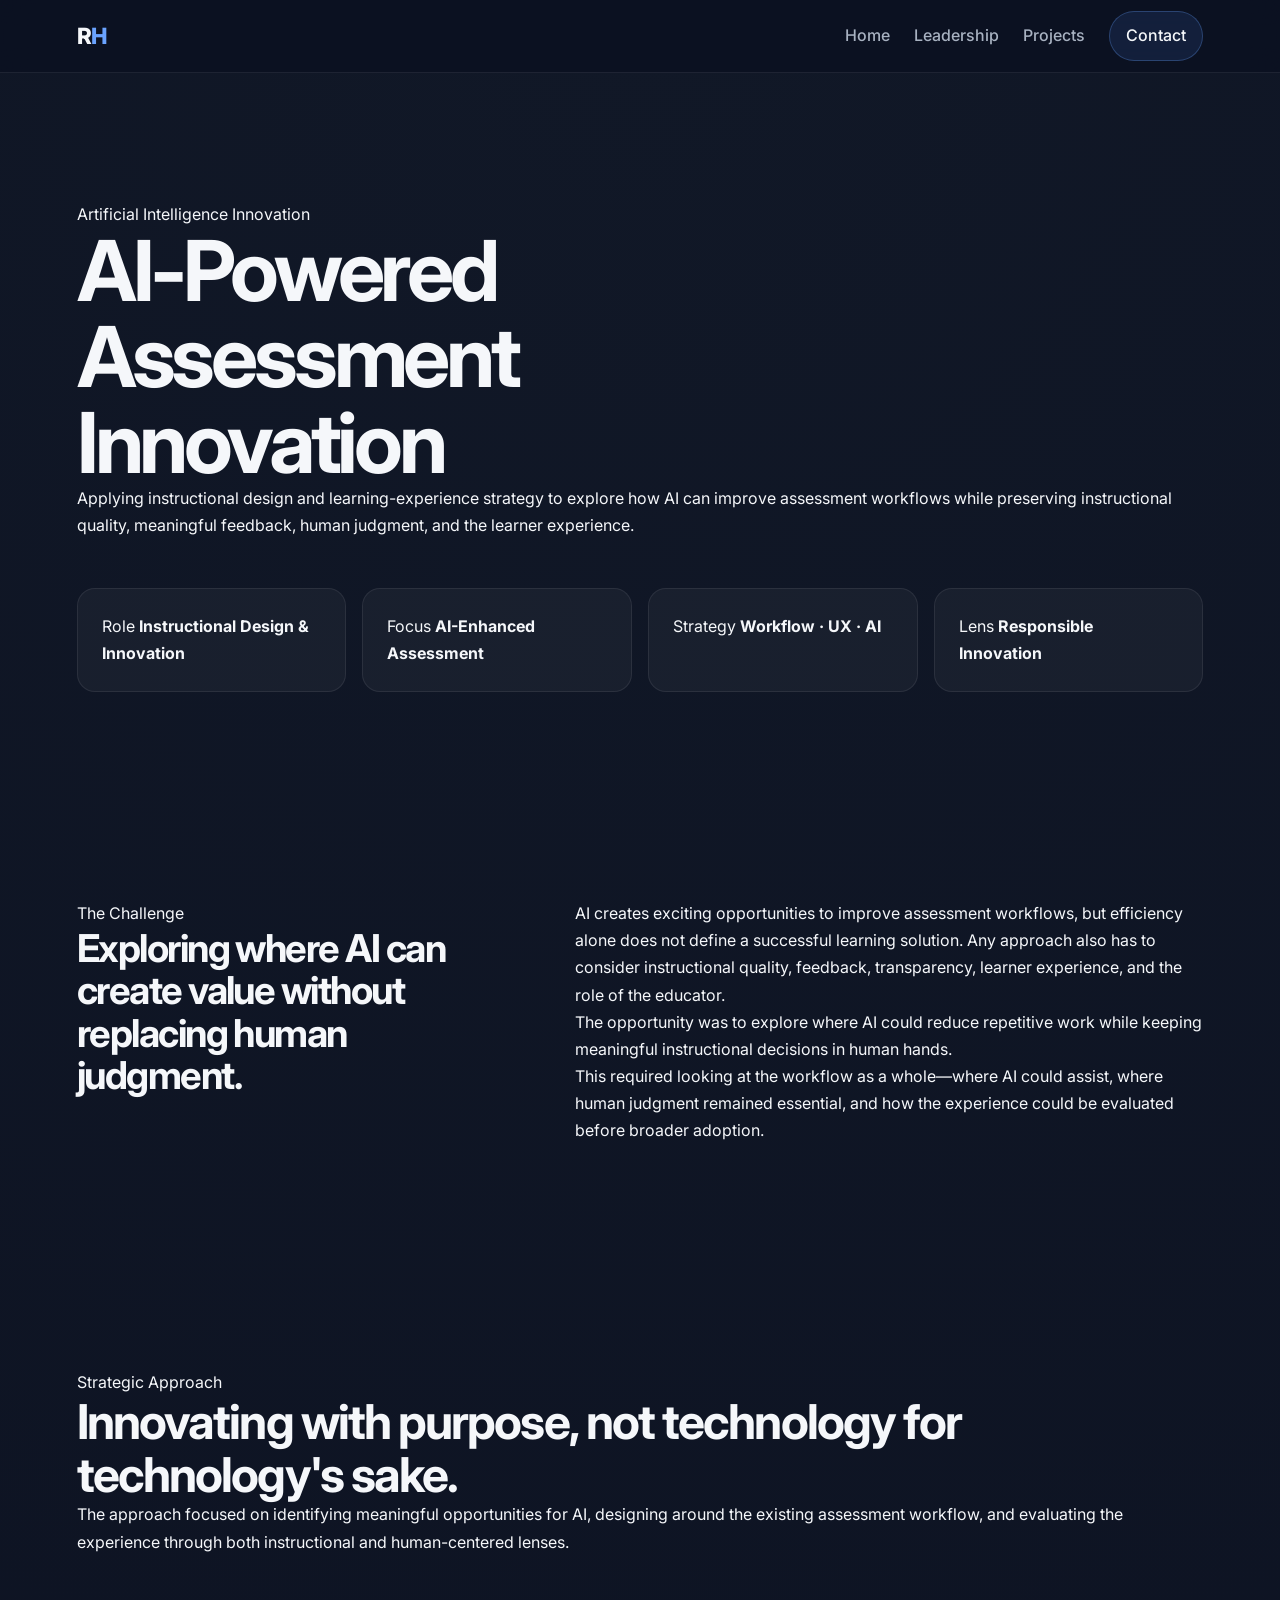
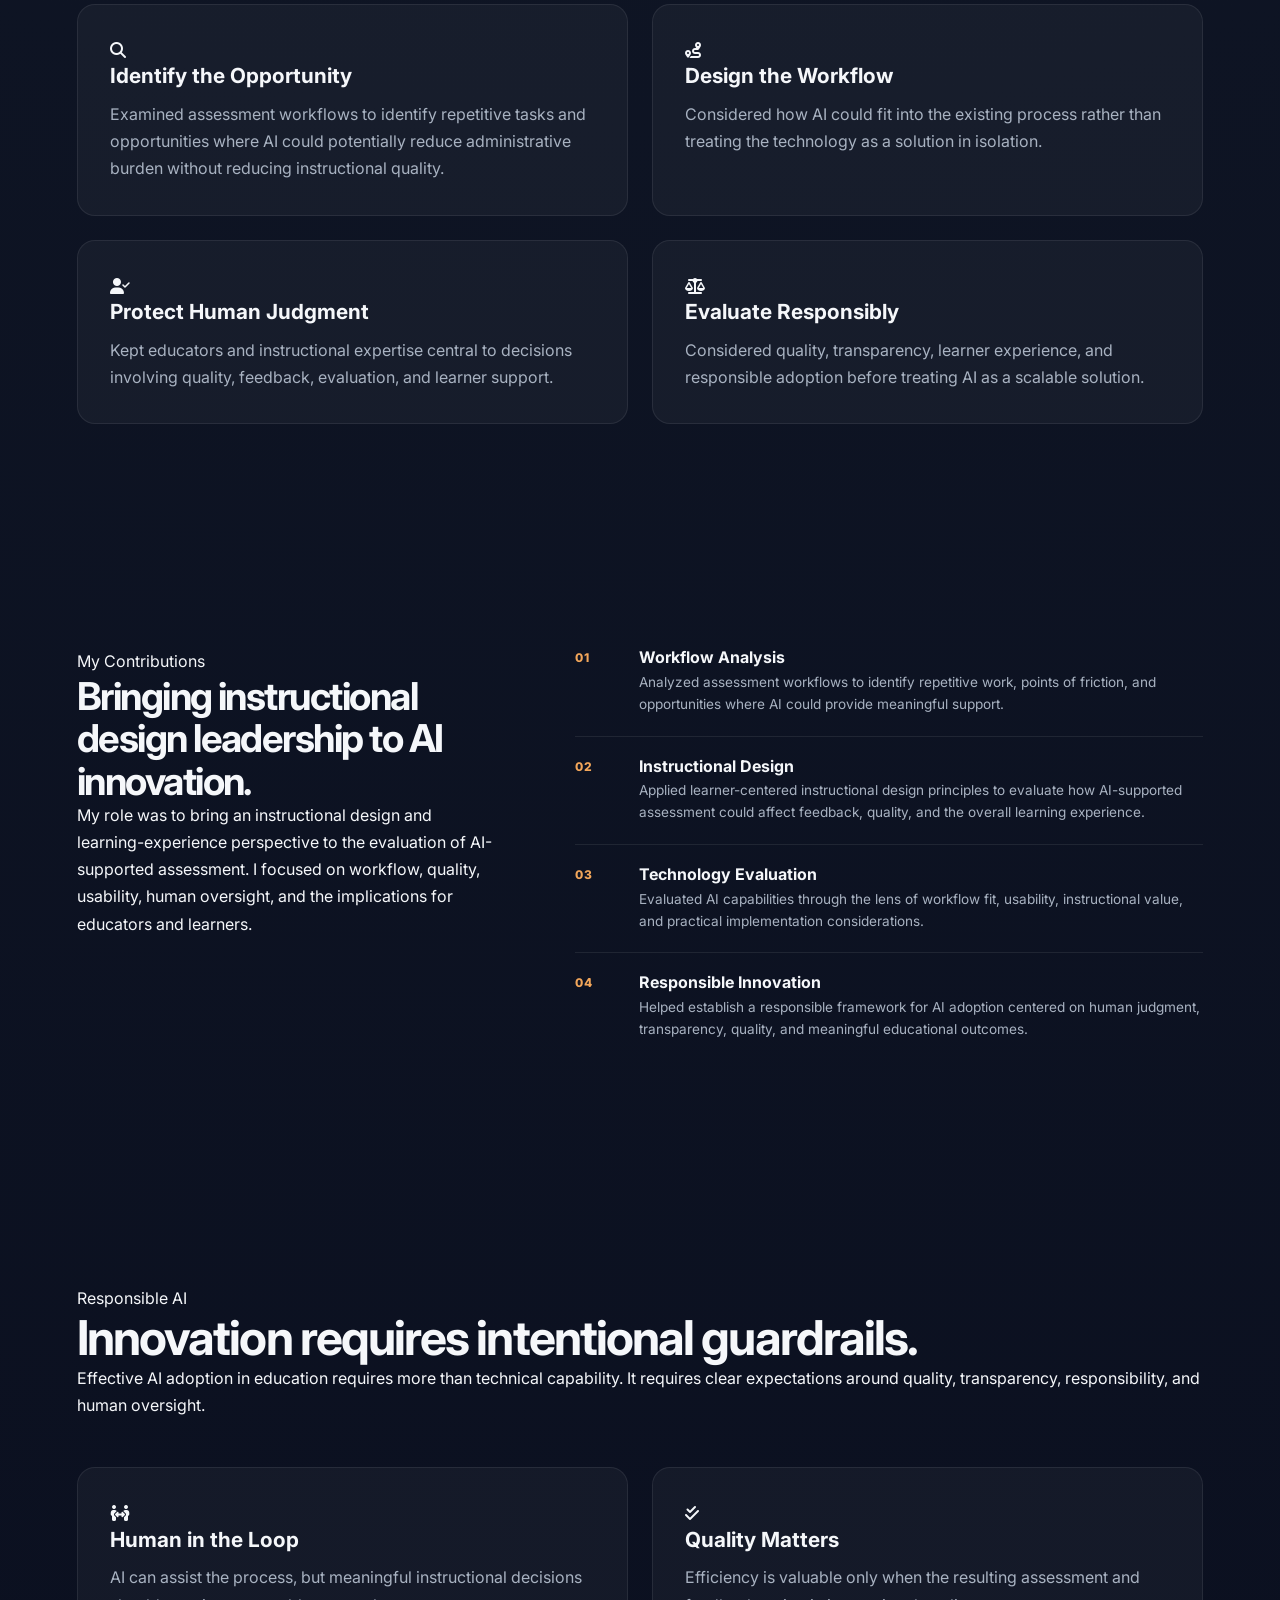
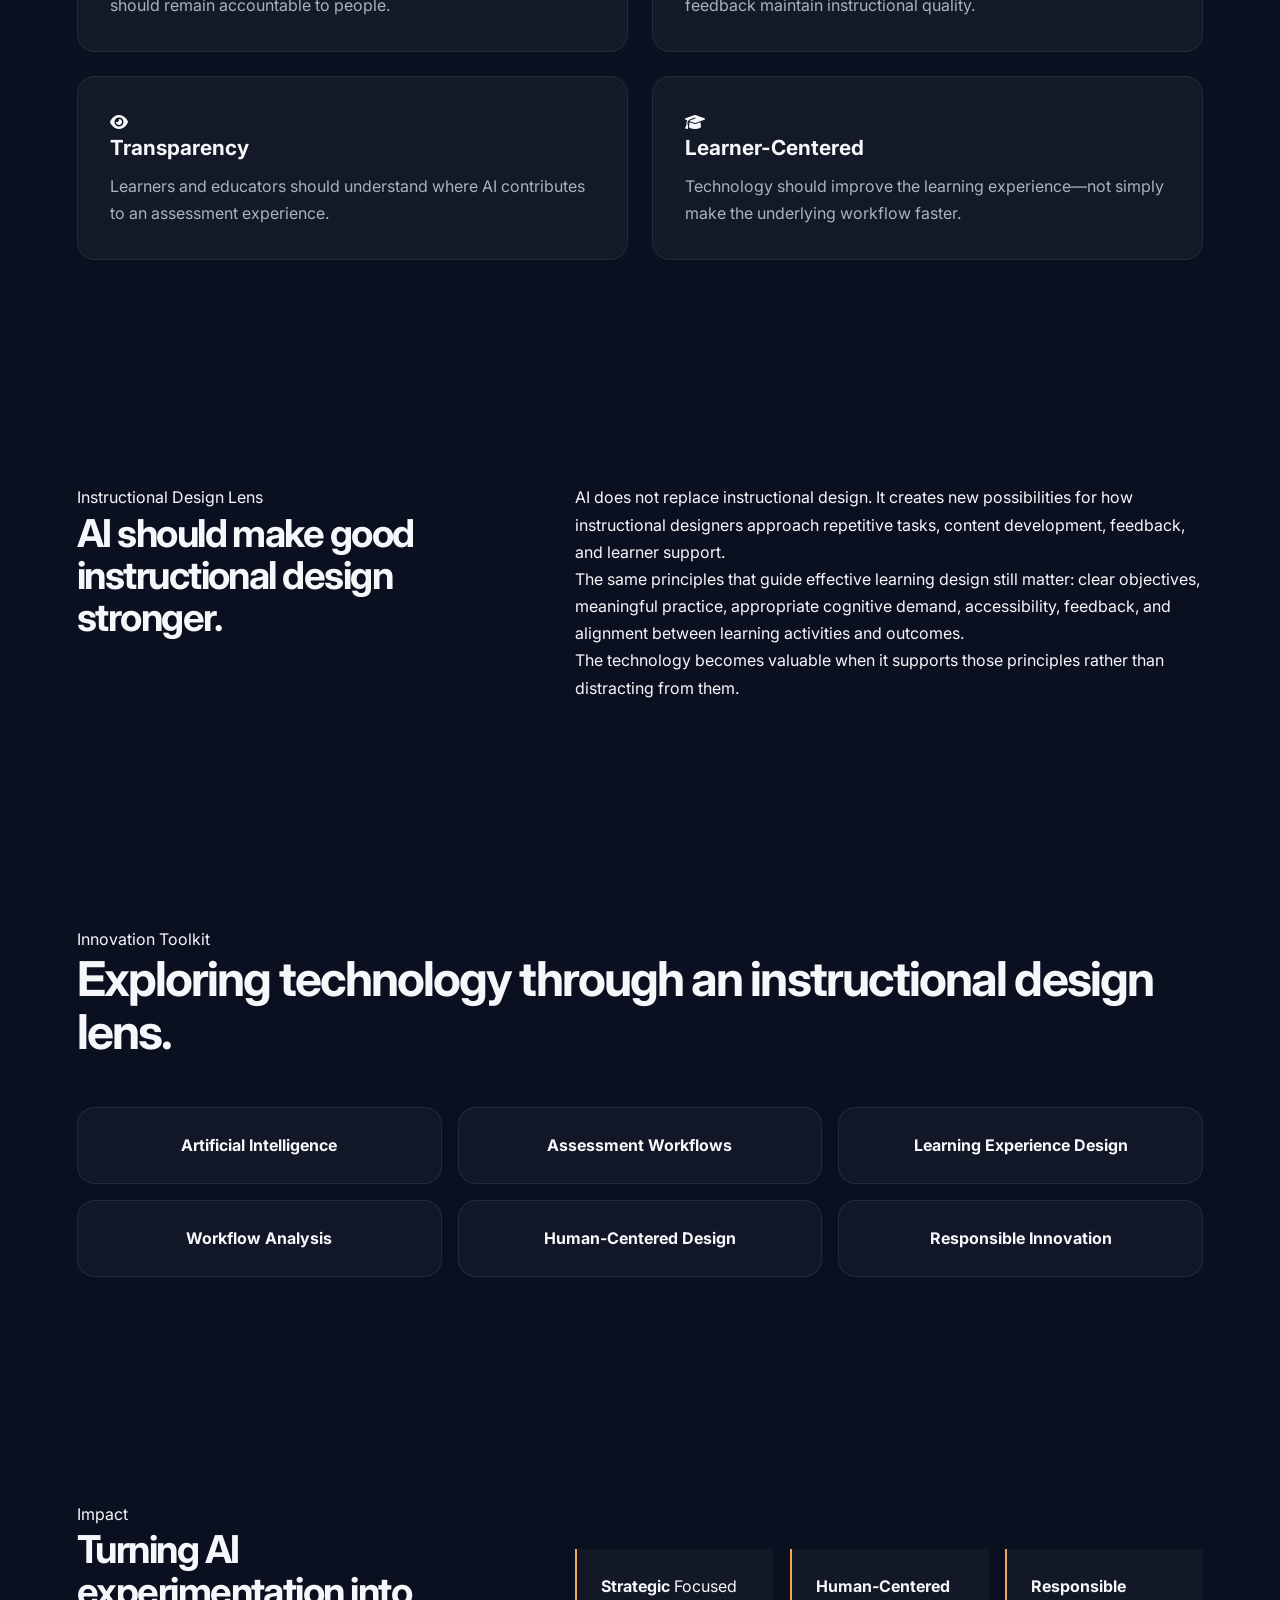
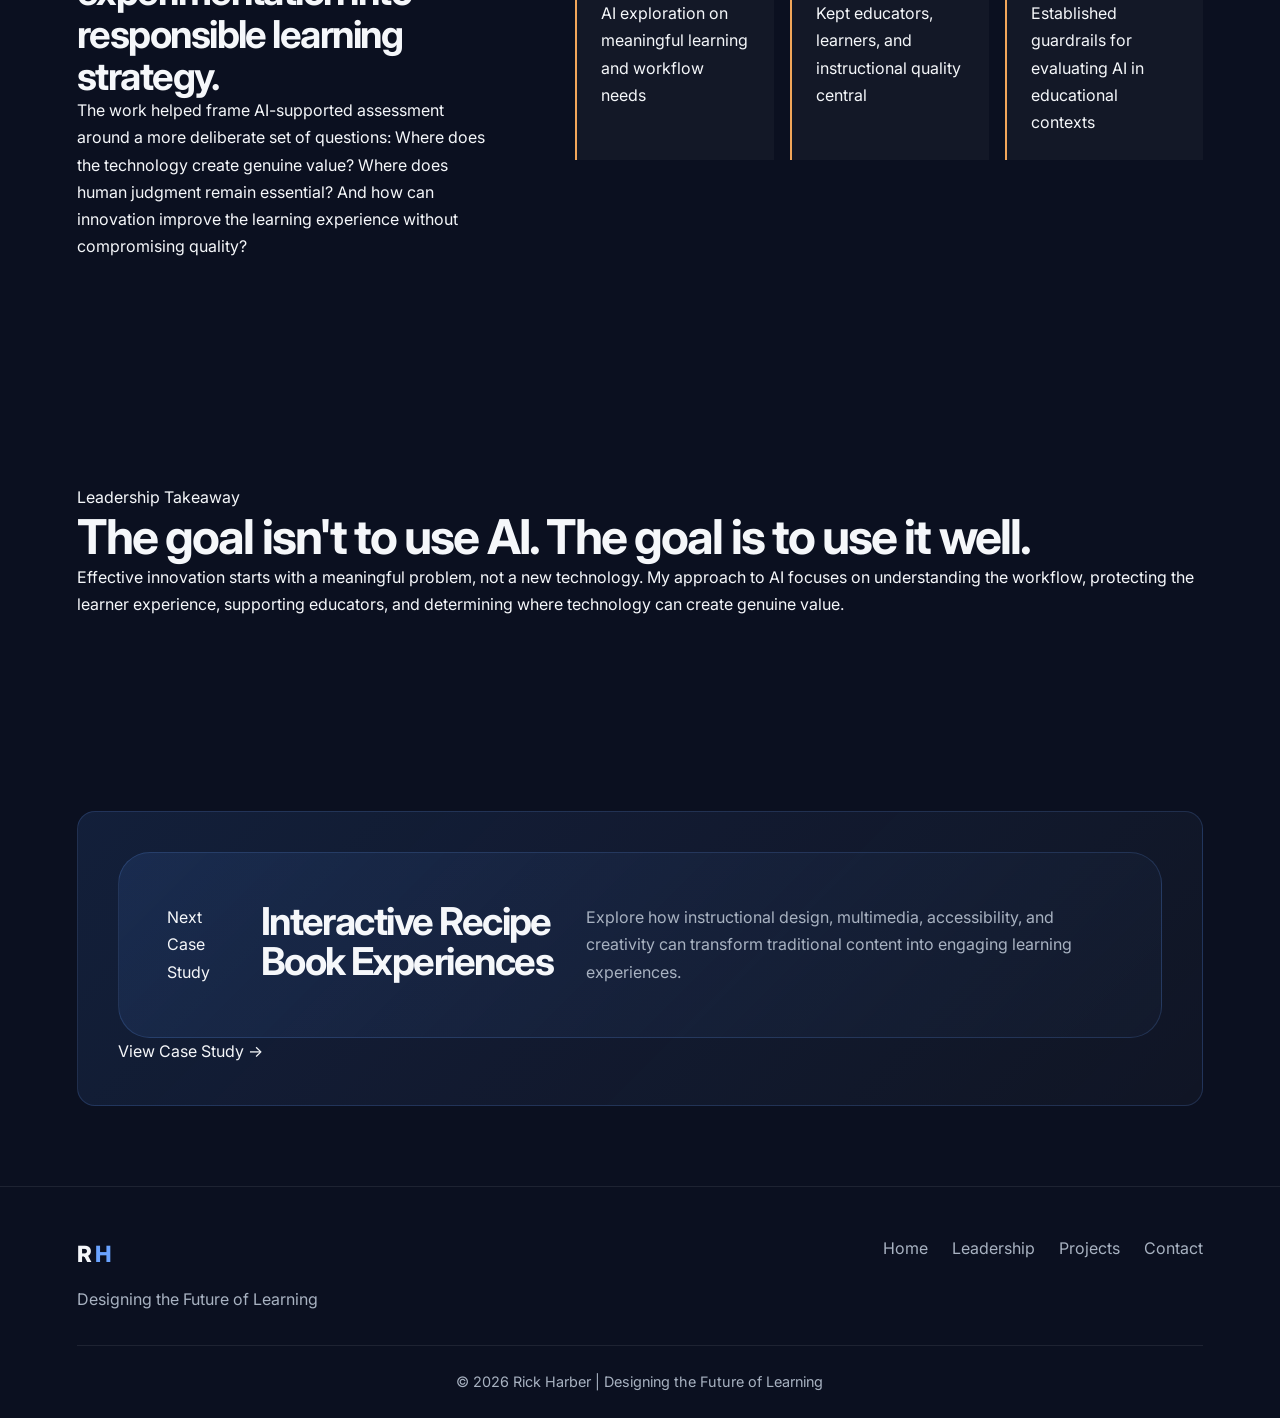
==== commit 2b3a31ca: "9.11.26" ====
--- a/case-study-ai.html
+++ b/case-study-ai.html
@@ -93,7 +93,8 @@
 </h1>
 
 <p class="case-study-hero-intro">
-    Exploring how AI can improve assessment workflows while preserving
+    Applying instructional design and learning-experience strategy to
+    explore how AI can improve assessment workflows while preserving
     instructional quality, meaningful feedback, human judgment, and
     the learner experience.
 </p>
@@ -306,14 +307,21 @@
 
                     <div>
 
-                        <span class="section-label">
-                            My Contributions
-                        </span>
-
-                        <h2>
-    Bringing an instructional design
-    lens to AI innovation.
+                       <span class="section-label">
+    My Contributions
+</span>
+
+<h2>
+    Bringing instructional design
+    leadership to AI innovation.
 </h2>
+
+<p>
+    My role was to bring an instructional design and learning-experience
+    perspective to the evaluation of AI-supported assessment. I focused
+    on workflow, quality, usability, human oversight, and the implications
+    for educators and learners.
+</p>
 
                     </div>
 
@@ -334,8 +342,8 @@
 </h3>
 
 <p>
-    Examined assessment processes to understand where AI could
-    reduce repetitive work and where human expertise remained essential.
+    Analyzed assessment workflows to identify repetitive work, points of
+    friction, and opportunities where AI could provide meaningful support.
 </p>
 
                             </div>
@@ -356,8 +364,9 @@
 </h3>
 
 <p>
-    Applied learner-centered thinking to evaluate how AI-supported
-    assessment could affect feedback, quality, and the learning experience.
+    Applied learner-centered instructional design principles to evaluate
+    how AI-supported assessment could affect feedback, quality, and the
+    overall learning experience.
 </p>
 
                             </div>
@@ -378,8 +387,8 @@
 </h3>
 
 <p>
-    Considered AI capabilities, workflow fit, usability, and
-    implementation implications from an instructional perspective.
+    Evaluated AI capabilities through the lens of workflow fit, usability,
+    instructional value, and practical implementation considerations.
 </p>
 
                             </div>
@@ -400,8 +409,8 @@
 </h3>
 
 <p>
-    Helped frame AI adoption around human judgment, transparency,
-    quality, and meaningful educational outcomes.
+    Helped establish a responsible framework for AI adoption centered on
+    human judgment, transparency, quality, and meaningful educational outcomes.
 </p>
 
                             </div>
@@ -655,14 +664,15 @@
 </span>
 
 <h2>
-    Moving AI conversations from
-    possibility to responsible practice.
+    Turning AI experimentation
+    into responsible learning strategy.
 </h2>
 
 <p>
-    The work helped advance thoughtful conversations about how AI
-    could support assessment while maintaining instructional quality,
-    human oversight, and learner-centered evaluation.
+    The work helped frame AI-supported assessment around a more deliberate
+    set of questions: Where does the technology create genuine value?
+    Where does human judgment remain essential? And how can innovation
+    improve the learning experience without compromising quality?
 </p>
 
                     </div>
@@ -673,7 +683,7 @@
 
                         <div class="impact-item">
     <strong>Strategic</strong>
-    <span>Focused AI exploration on meaningful organizational needs</span>
+    <span>Focused AI exploration on meaningful learning and workflow needs</span>
 </div>
 
 <div class="impact-item">
@@ -682,8 +692,8 @@
 </div>
 
 <div class="impact-item">
-    <strong>Forward-Looking</strong>
-    <span>Created a framework for evaluating emerging learning technology</span>
+    <strong>Responsible</strong>
+    <span>Established guardrails for evaluating AI in educational contexts</span>
 </div>
 
 
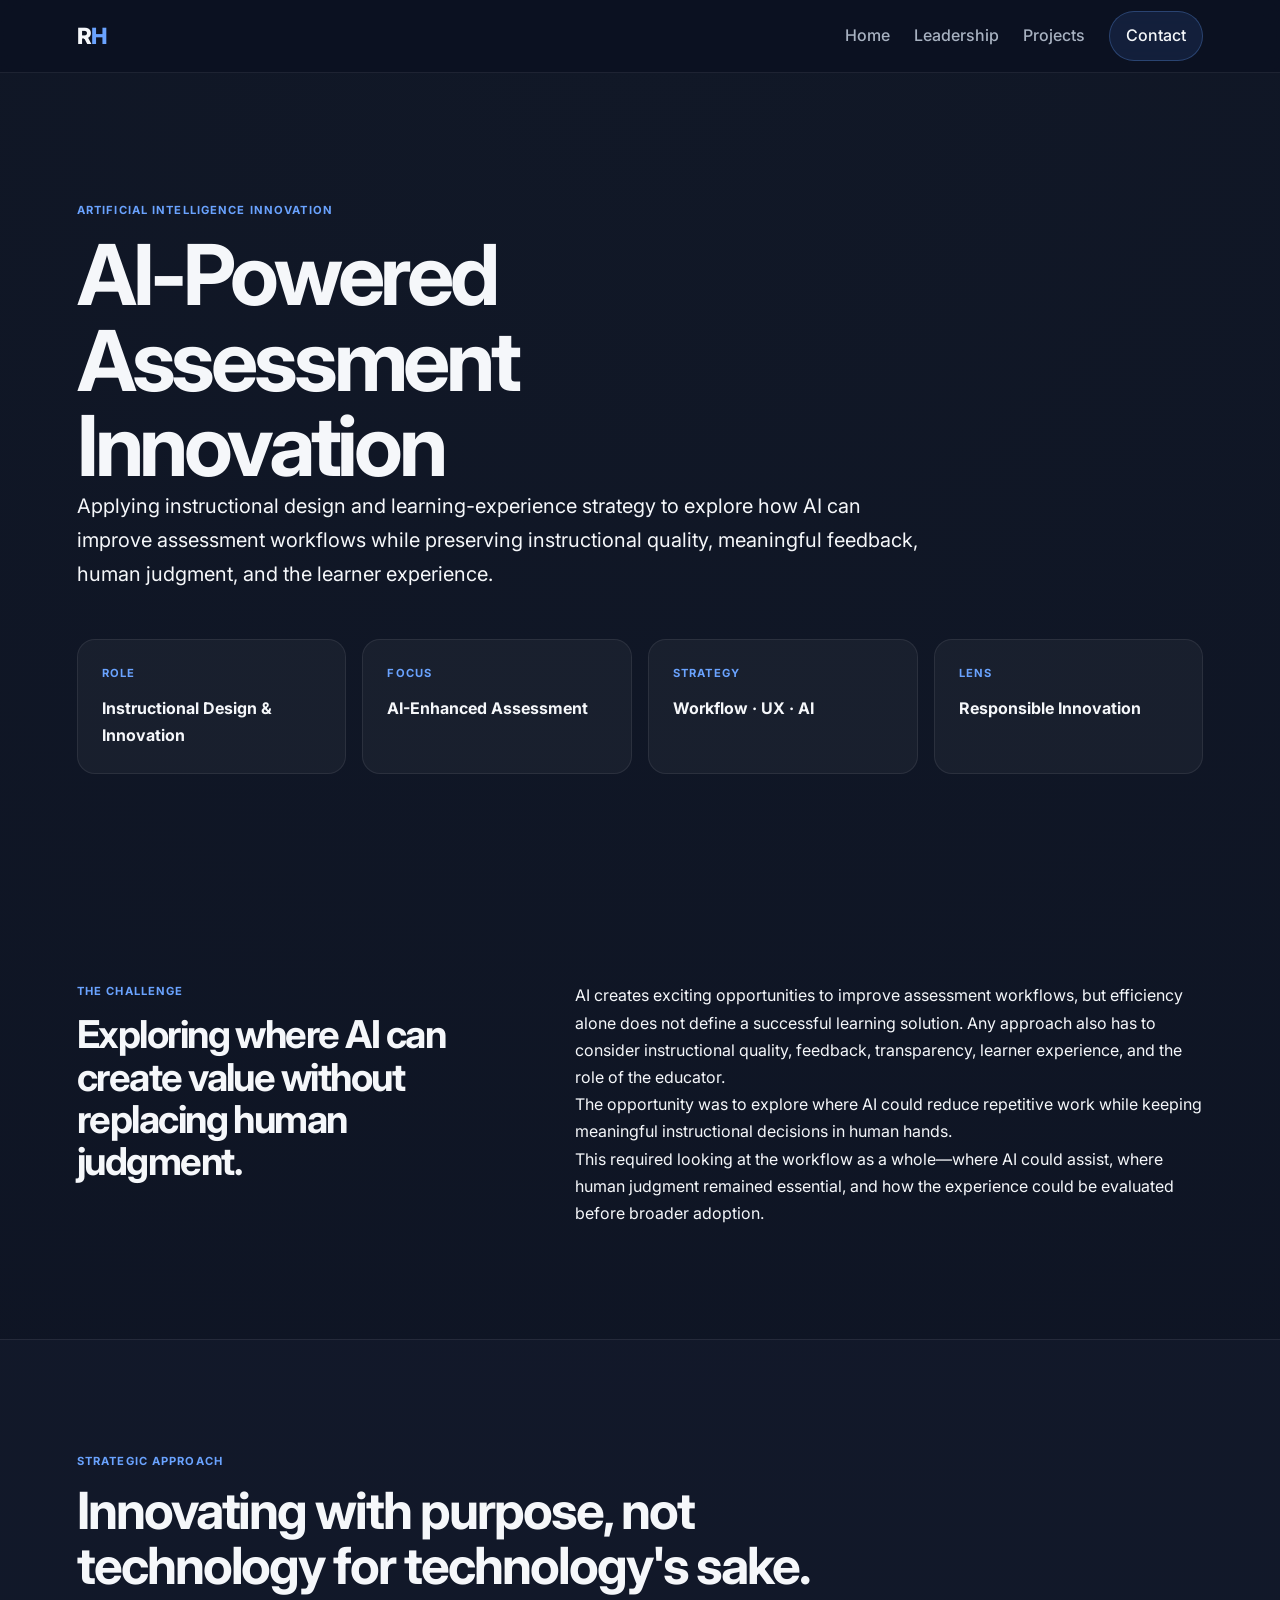
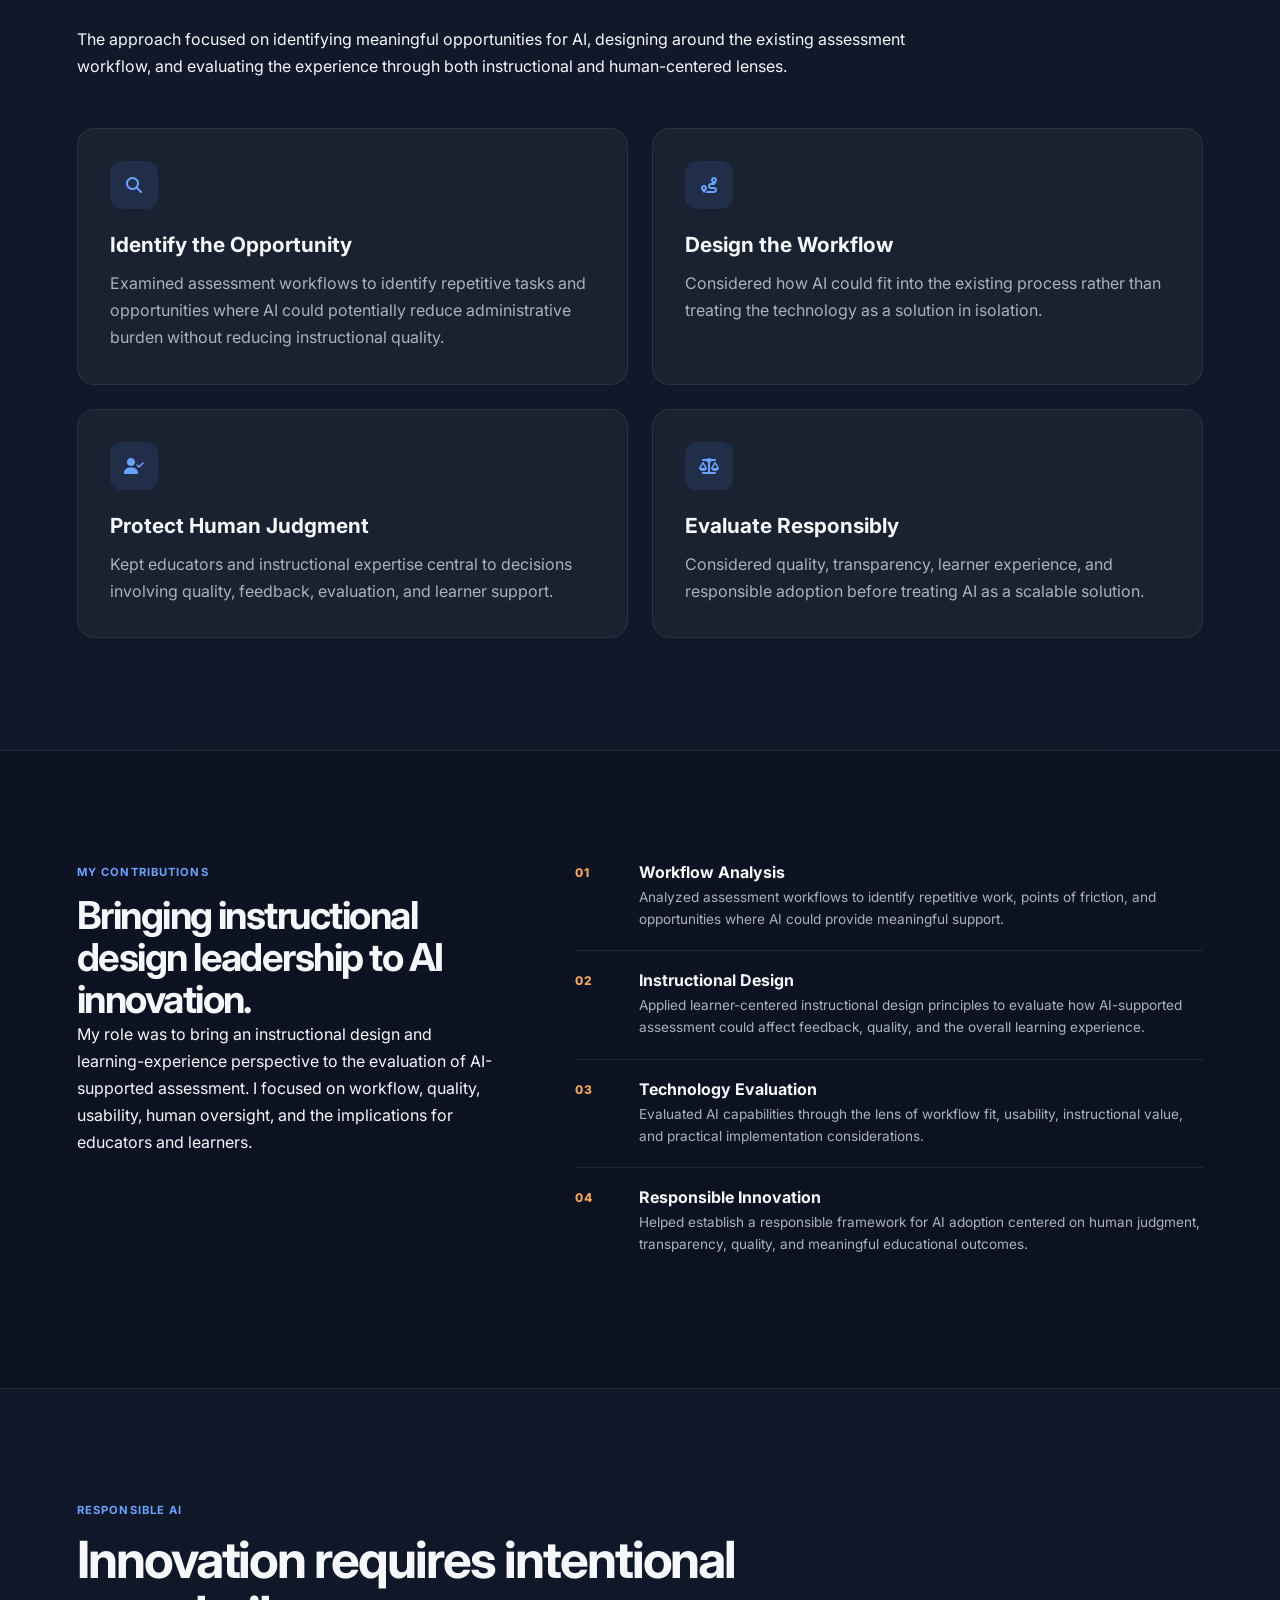
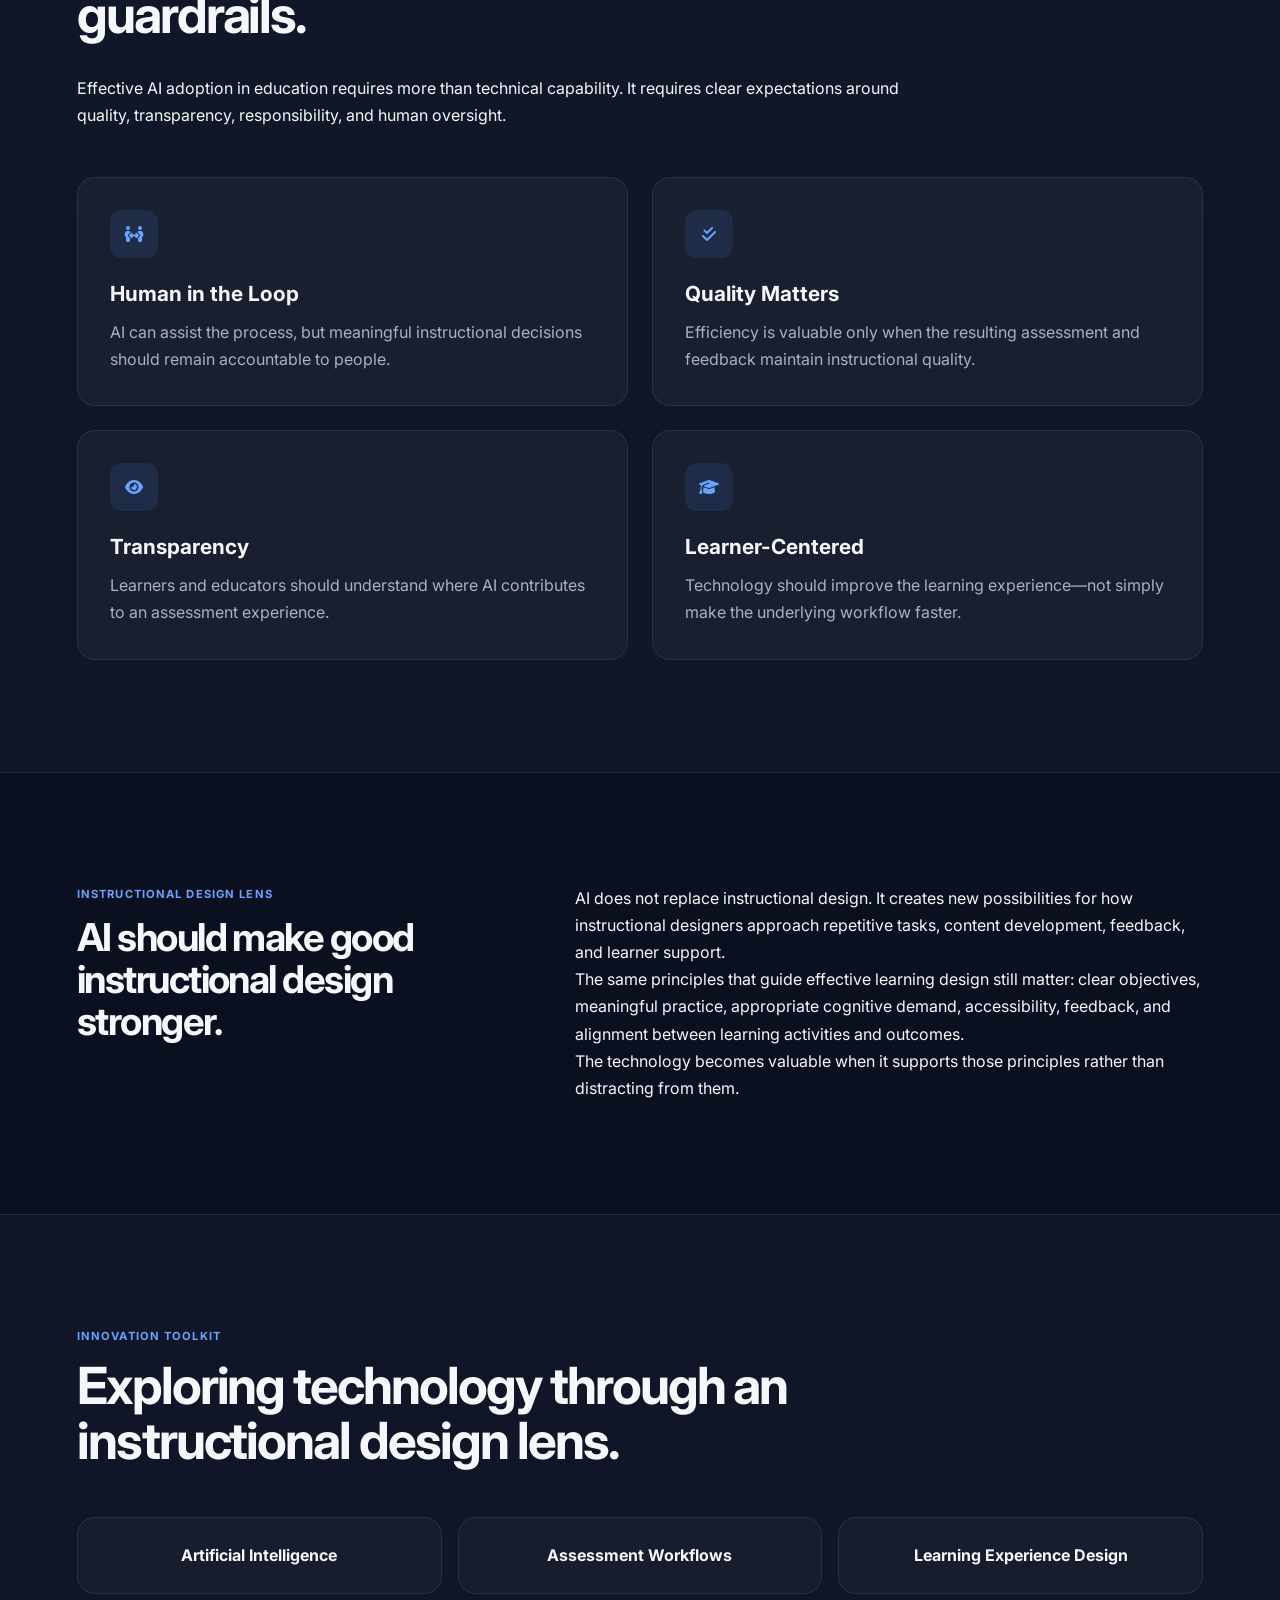
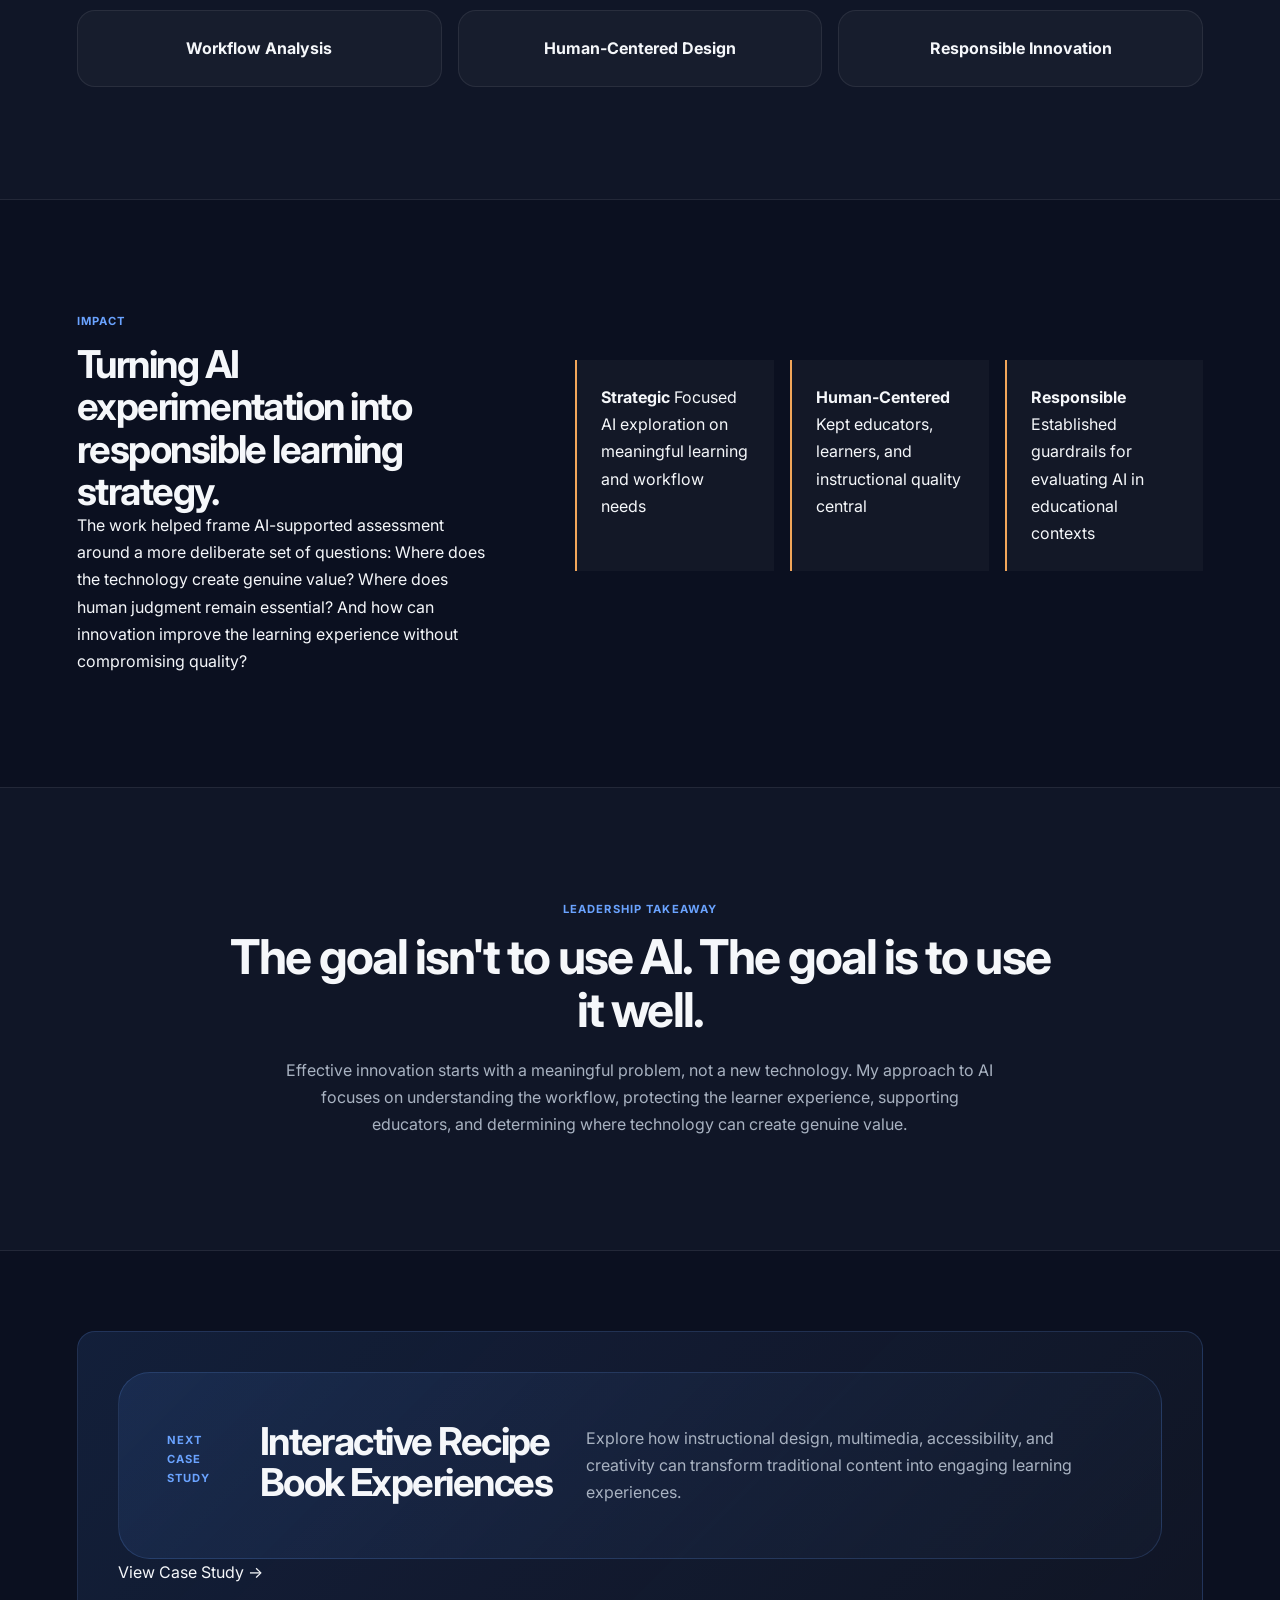
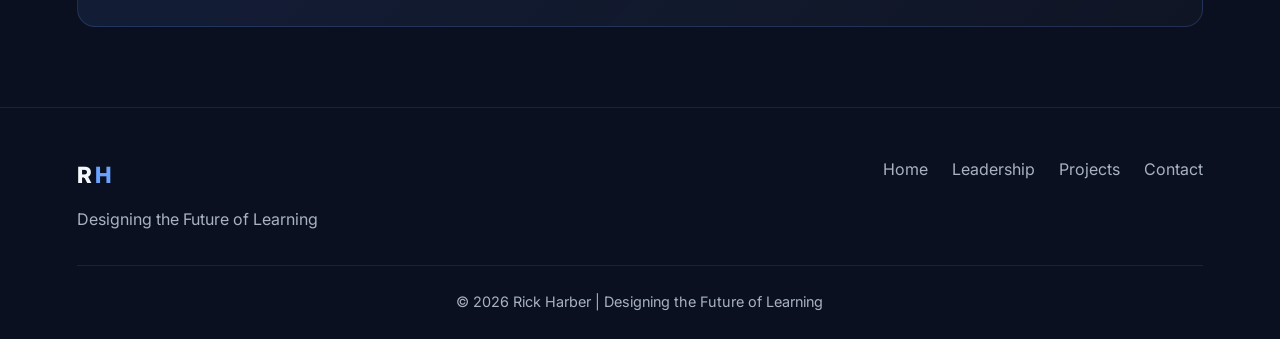
==== commit bb037a14: "9.24.26" ====
--- a/case-study-ai.html
+++ b/case-study-ai.html
@@ -80,9 +80,9 @@
 
             <div class="container">
 
-                <div class="case-study-hero-content">
-
-               <span class="section-label">
+                <div class="case-study-content">
+
+               <span class="case-study-label">
     Artificial Intelligence Innovation
 </span>
 
@@ -92,7 +92,7 @@
     Innovation
 </h1>
 
-<p class="case-study-hero-intro">
+<p class="lead">
     Applying instructional design and learning-experience strategy to
     explore how AI can improve assessment workflows while preserving
     instructional quality, meaningful feedback, human judgment, and
@@ -105,22 +105,22 @@
                 <div class="case-study-overview-grid">
 
         <div class="case-study-overview-item">
-    <span class="overview-label">Role</span>
+    <span class="case-study-label">Role</span>
     <strong>Instructional Design &amp; Innovation</strong>
 </div>
 
 <div class="case-study-overview-item">
-    <span class="overview-label">Focus</span>
+    <span class="case-study-label">Focus</span>
     <strong>AI-Enhanced Assessment</strong>
 </div>
 
 <div class="case-study-overview-item">
-    <span class="overview-label">Strategy</span>
+    <span class="case-study-label">Strategy</span>
     <strong>Workflow · UX · AI</strong>
 </div>
 
 <div class="case-study-overview-item">
-    <span class="overview-label">Lens</span>
+    <span class="case-study-label">Lens</span>
     <strong>Responsible Innovation</strong>
 </div>
 
@@ -143,7 +143,7 @@
 
                     <div>
 
-                        <span class="section-label">
+                        <span class="case-study-label">
                             The Challenge
                         </span>
 
@@ -188,13 +188,13 @@
              STRATEGIC APPROACH
         ====================================================== -->
 
-        <section class="case-study-section case-study-section-alt">
-
-            <div class="container">
-
-                <div class="case-study-section-heading">
-
-                   <span class="section-label">
+        <section class="case-study-section case-study-dark">
+
+            <div class="container">
+
+                <div class="case-study-content">
+
+                   <span class="case-study-label">
     Strategic Approach
 </span>
 
@@ -217,7 +217,7 @@
 
                     <article class="case-study-card">
 
-                        <div class="case-study-card-icon">
+                        <div class="case-study-icon">
                             <i class="fa-solid fa-magnifying-glass"></i>
                         </div>
 
@@ -237,7 +237,7 @@
 
                     <article class="case-study-card">
 
-                        <div class="case-study-card-icon">
+                        <div class="case-study-icon">
                             <i class="fa-solid fa-route"></i>
                         </div>
 
@@ -255,7 +255,7 @@
 
                     <article class="case-study-card">
 
-                        <div class="case-study-card-icon">
+                        <div class="case-study-icon">
                             <i class="fa-solid fa-user-check"></i>
                         </div>
 
@@ -273,7 +273,7 @@
 
                     <article class="case-study-card">
 
-                        <div class="case-study-card-icon">
+                        <div class="case-study-icon">
                             <i class="fa-solid fa-scale-balanced"></i>
                         </div>
 
@@ -307,7 +307,7 @@
 
                     <div>
 
-                       <span class="section-label">
+                       <span class="case-study-label">
     My Contributions
 </span>
 
@@ -326,12 +326,12 @@
                     </div>
 
 
-                    <div class="case-study-contributions">
+                    <div class="contribution-list">
 
 
                         <div class="contribution-item">
 
-                            <span class="contribution-number">
+                            <span>
                                 01
                             </span>
 
@@ -353,7 +353,7 @@
 
                         <div class="contribution-item">
 
-                            <span class="contribution-number">
+                            <span>
                                 02
                             </span>
 
@@ -376,7 +376,7 @@
 
                         <div class="contribution-item">
 
-                            <span class="contribution-number">
+                            <span>
                                 03
                             </span>
 
@@ -398,7 +398,7 @@
 
                         <div class="contribution-item">
 
-                            <span class="contribution-number">
+                            <span>
                                 04
                             </span>
 
@@ -431,13 +431,13 @@
              RESPONSIBLE AI
         ====================================================== -->
 
-        <section class="case-study-section case-study-section-alt">
-
-            <div class="container">
-
-                <div class="case-study-section-heading">
-
-                    <span class="section-label">
+        <section class="case-study-section case-study-dark">
+
+            <div class="container">
+
+                <div class="case-study-content">
+
+                    <span class="case-study-label">
                         Responsible AI
                     </span>
 
@@ -461,7 +461,7 @@
 
                     <article class="case-study-card">
 
-                        <div class="case-study-card-icon">
+                        <div class="case-study-icon">
                             <i class="fa-solid fa-people-arrows"></i>
                         </div>
 
@@ -479,7 +479,7 @@
 
                     <article class="case-study-card">
 
-                        <div class="case-study-card-icon">
+                        <div class="case-study-icon">
                             <i class="fa-solid fa-check-double"></i>
                         </div>
 
@@ -497,7 +497,7 @@
 
                     <article class="case-study-card">
 
-                        <div class="case-study-card-icon">
+                        <div class="case-study-icon">
                             <i class="fa-solid fa-eye"></i>
                         </div>
 
@@ -515,7 +515,7 @@
 
                     <article class="case-study-card">
 
-                        <div class="case-study-card-icon">
+                        <div class="case-study-icon">
                             <i class="fa-solid fa-graduation-cap"></i>
                         </div>
 
@@ -549,7 +549,7 @@
 
                     <div>
 
-                        <span class="section-label">
+                        <span class="case-study-label">
                             Instructional Design Lens
                         </span>
 
@@ -596,13 +596,13 @@
              TECHNOLOGY & CAPABILITIES
         ====================================================== -->
 
-        <section class="case-study-section case-study-section-alt">
-
-            <div class="container">
-
-                <div class="case-study-section-heading">
-
-                    <span class="section-label">
+        <section class="case-study-section case-study-dark">
+
+            <div class="container">
+
+                <div class="case-study-content">
+
+                    <span class="case-study-label">
                         Innovation Toolkit
                     </span>
 
@@ -659,7 +659,7 @@
 
                     <div>
 
-                        <span class="section-label">
+                        <span class="case-study-label">
     Impact
 </span>
 
@@ -710,13 +710,13 @@
              LEADERSHIP TAKEAWAY
         ====================================================== -->
 
-        <section class="case-study-section case-study-section-alt">
-
-            <div class="container">
-
-                <div class="case-study-takeaway">
-
-                    <span class="section-label">
+        <section class="case-study-section case-study-dark">
+
+            <div class="container">
+
+                <div class="case-study-leadership-content">
+
+                    <span class="case-study-label">
                         Leadership Takeaway
                     </span>
 
@@ -755,7 +755,7 @@
 
                     <div class="case-study-next-content">
 
-                        <span class="section-label">
+                        <span class="case-study-label">
                             Next Case Study
                         </span>
 
@@ -773,7 +773,7 @@
                     </div>
 
 
-                    <span class="case-study-next-button">
+                    <span>
                         View Case Study →
                     </span>
 
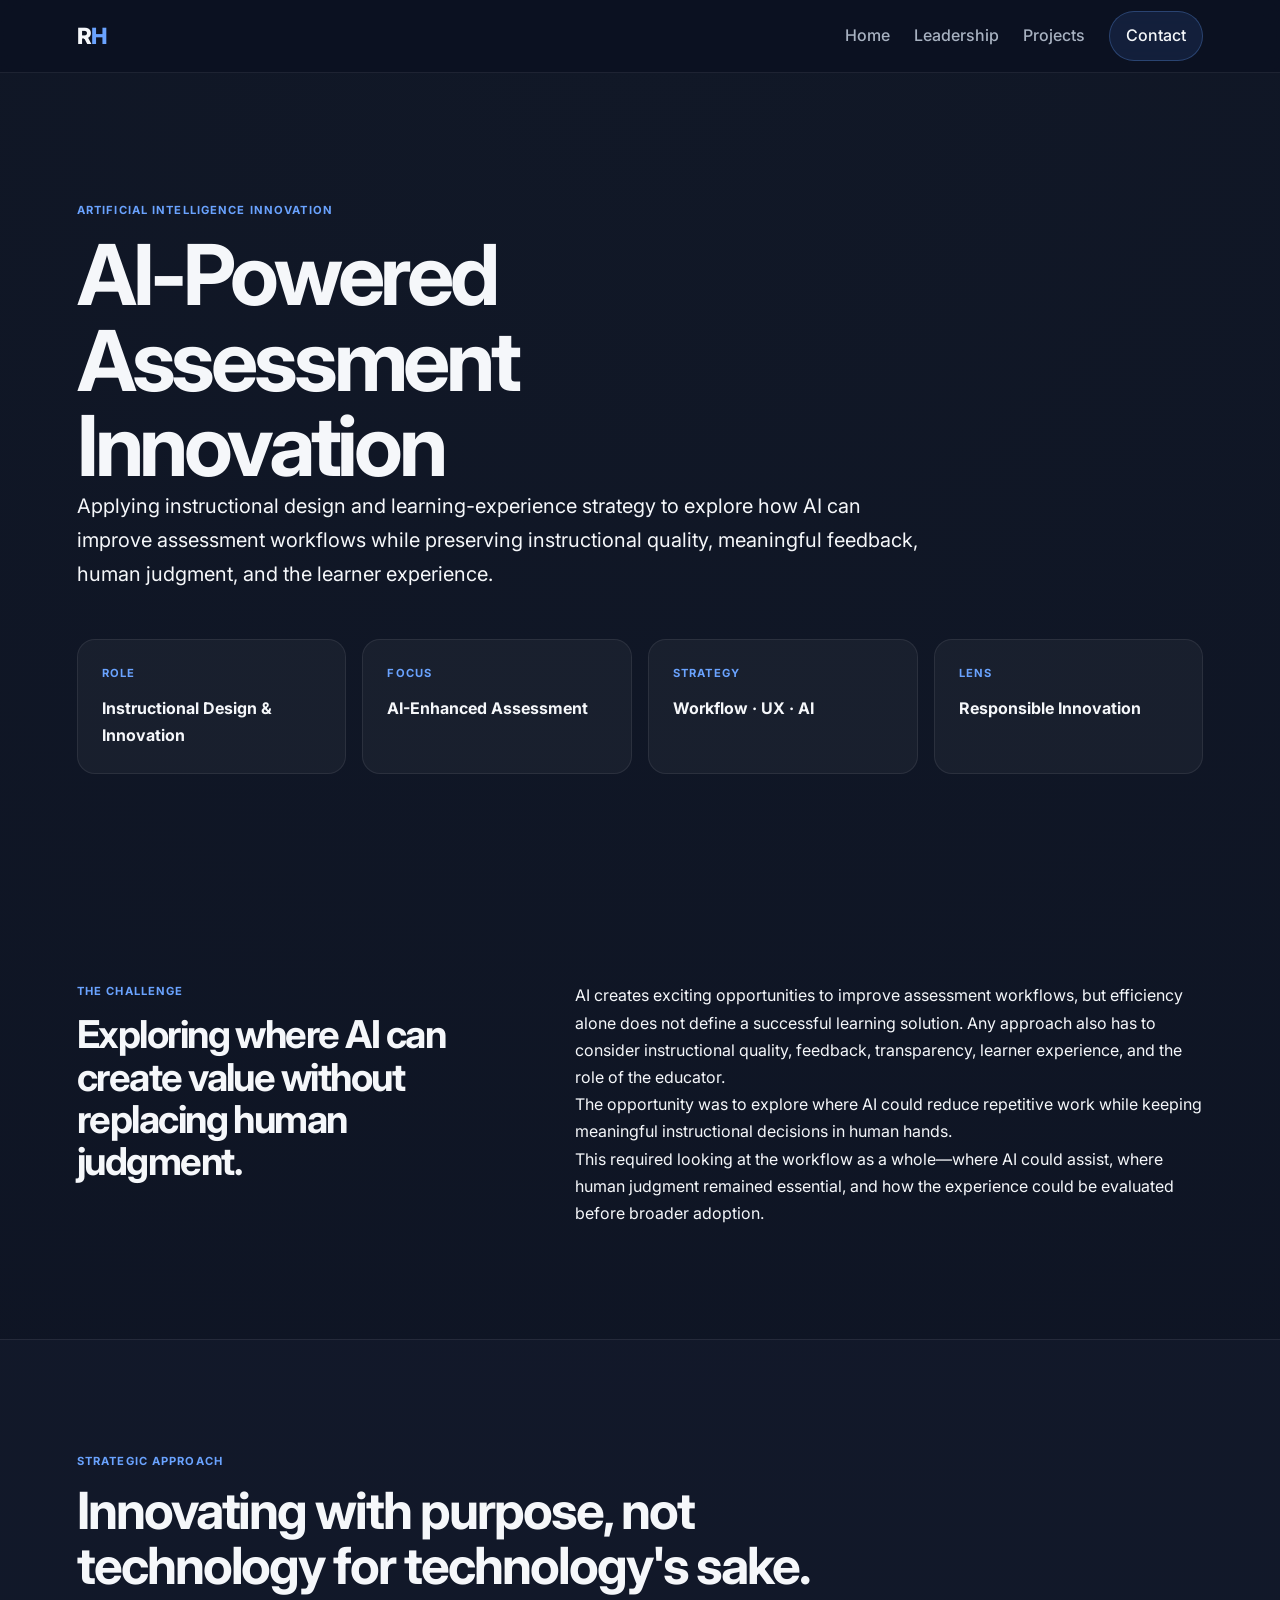
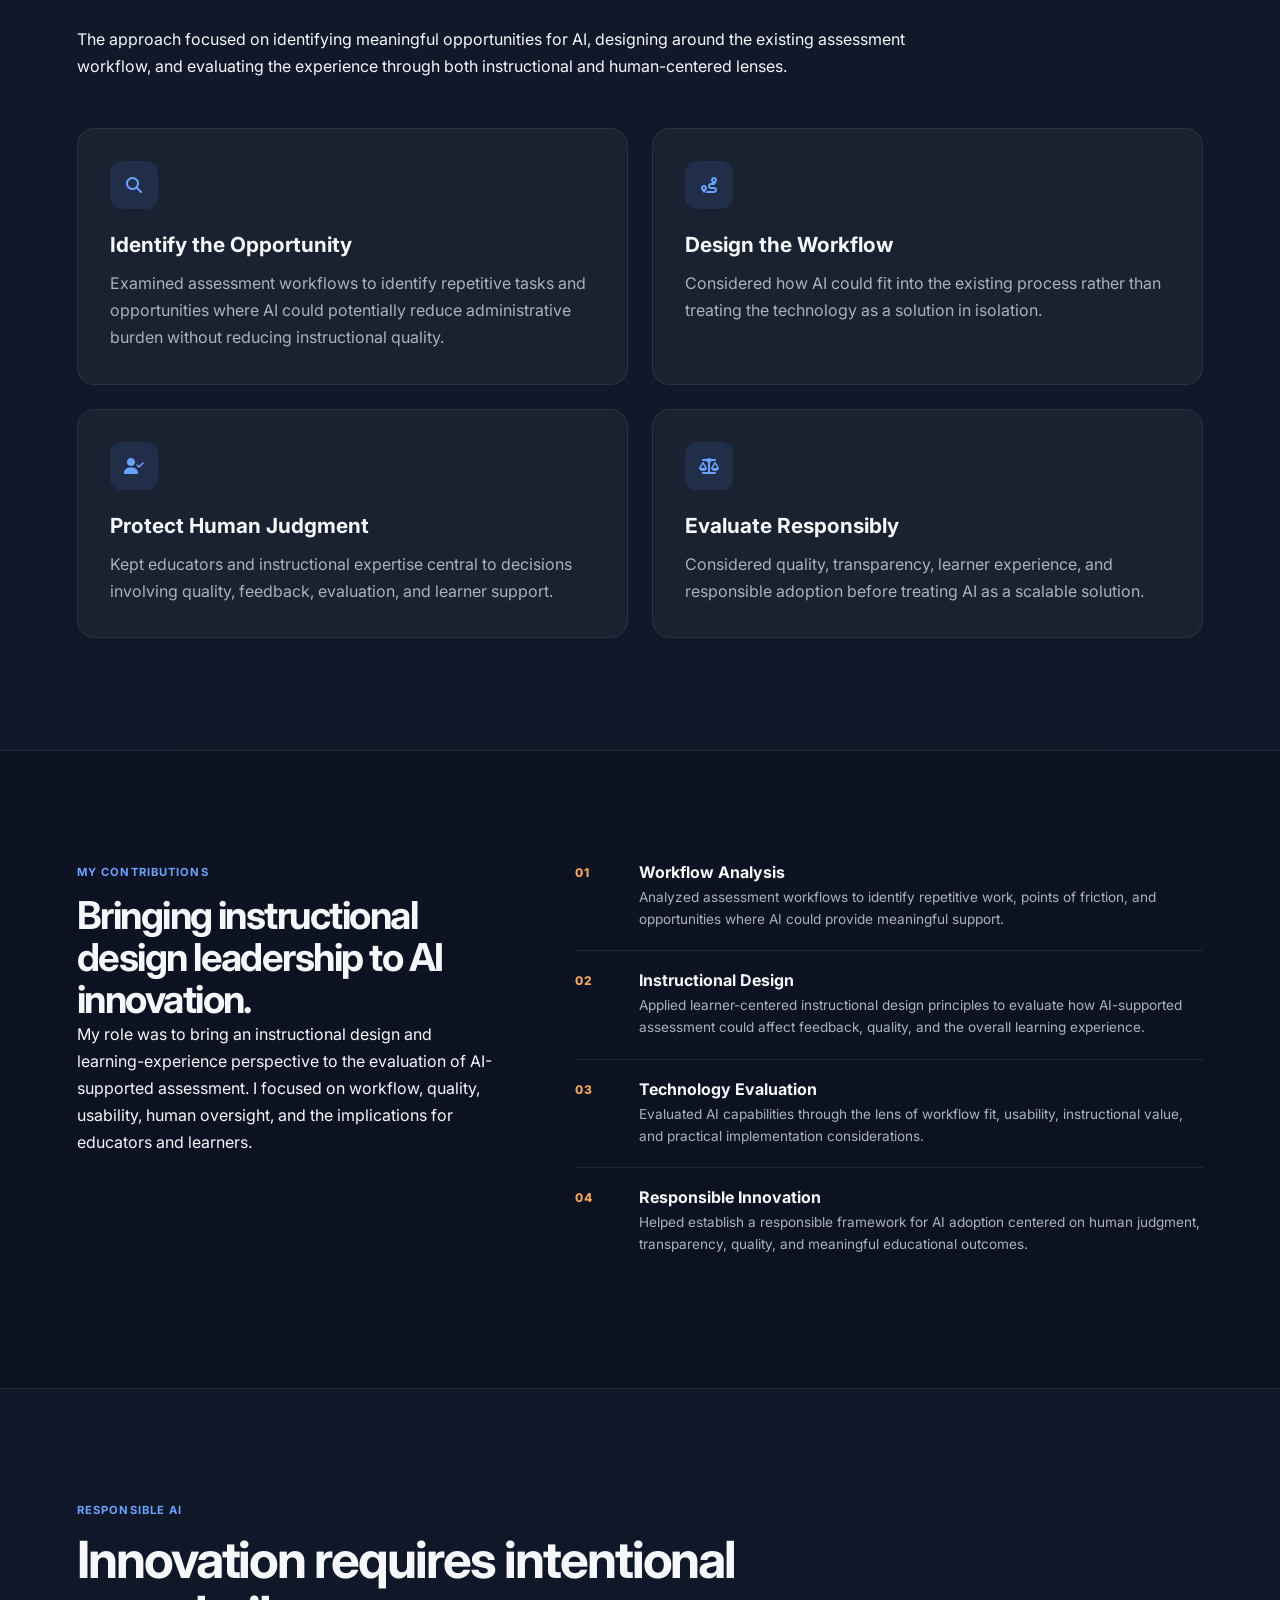
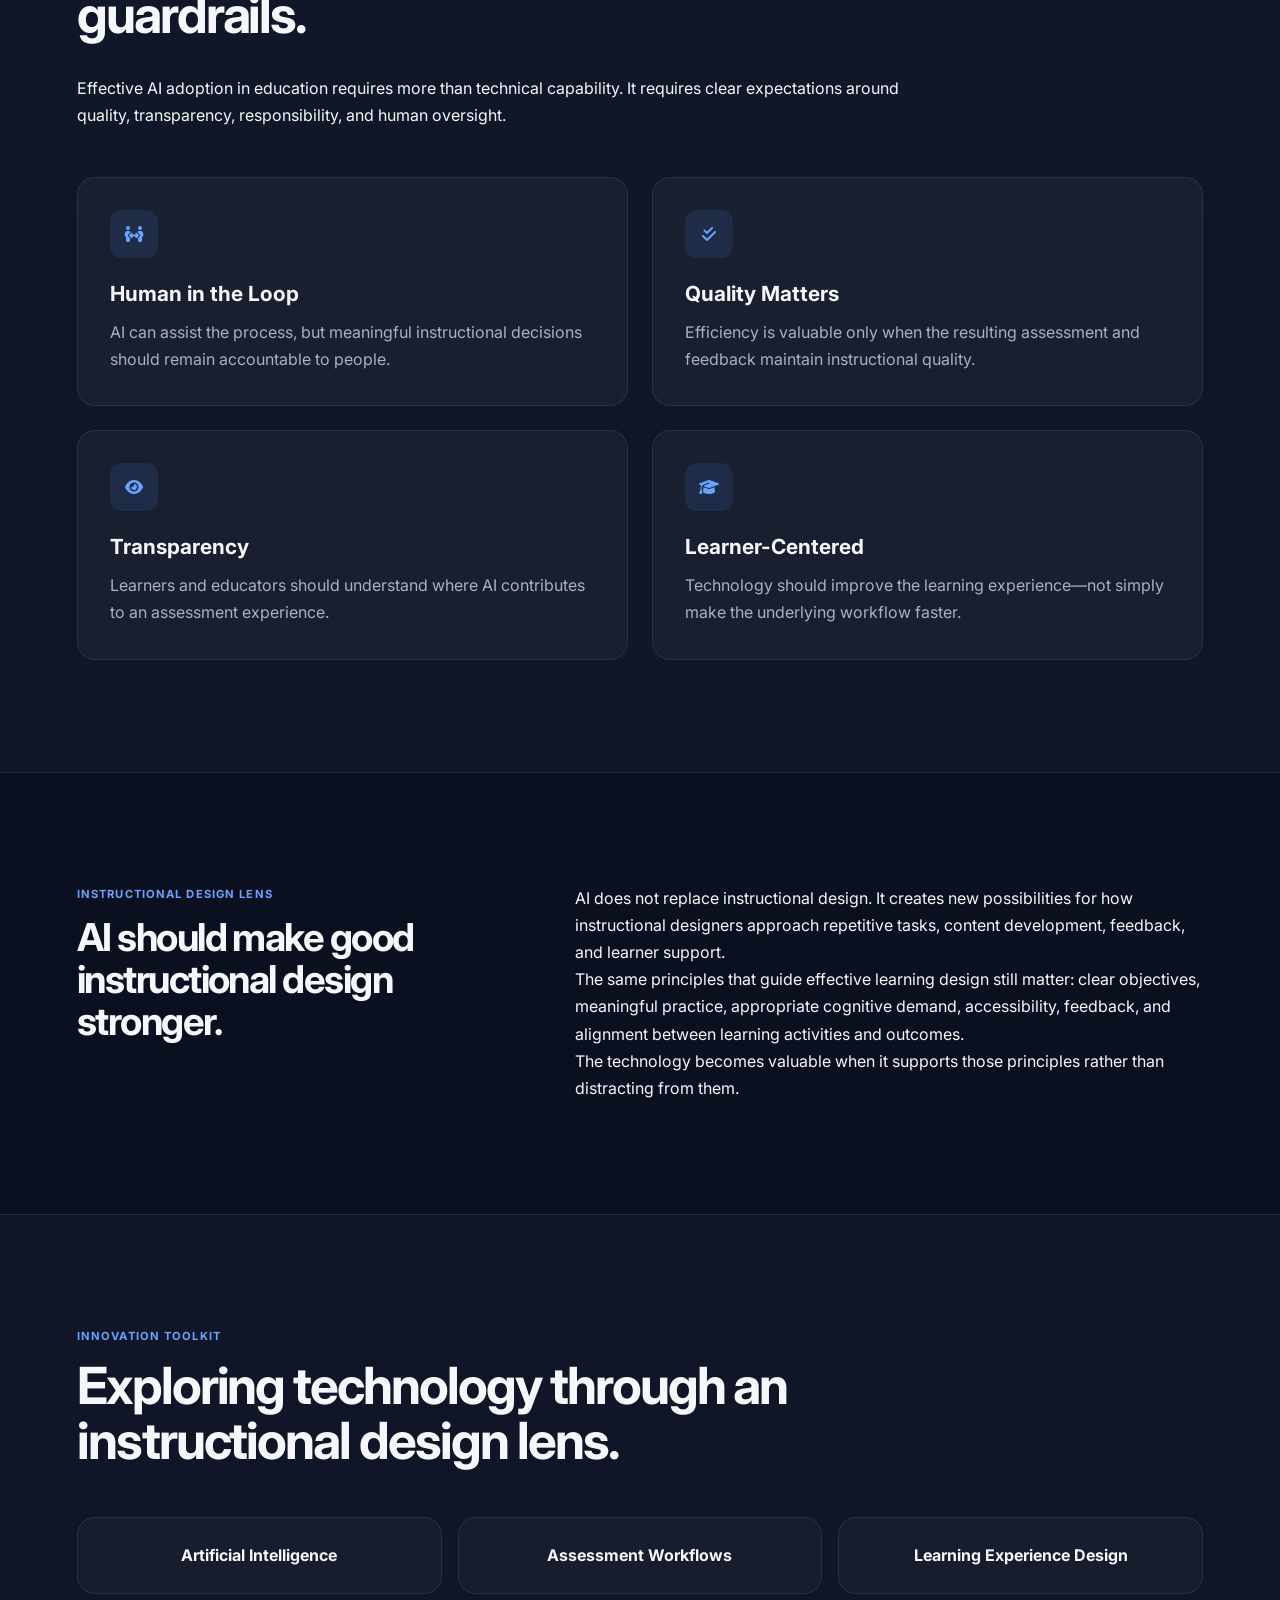
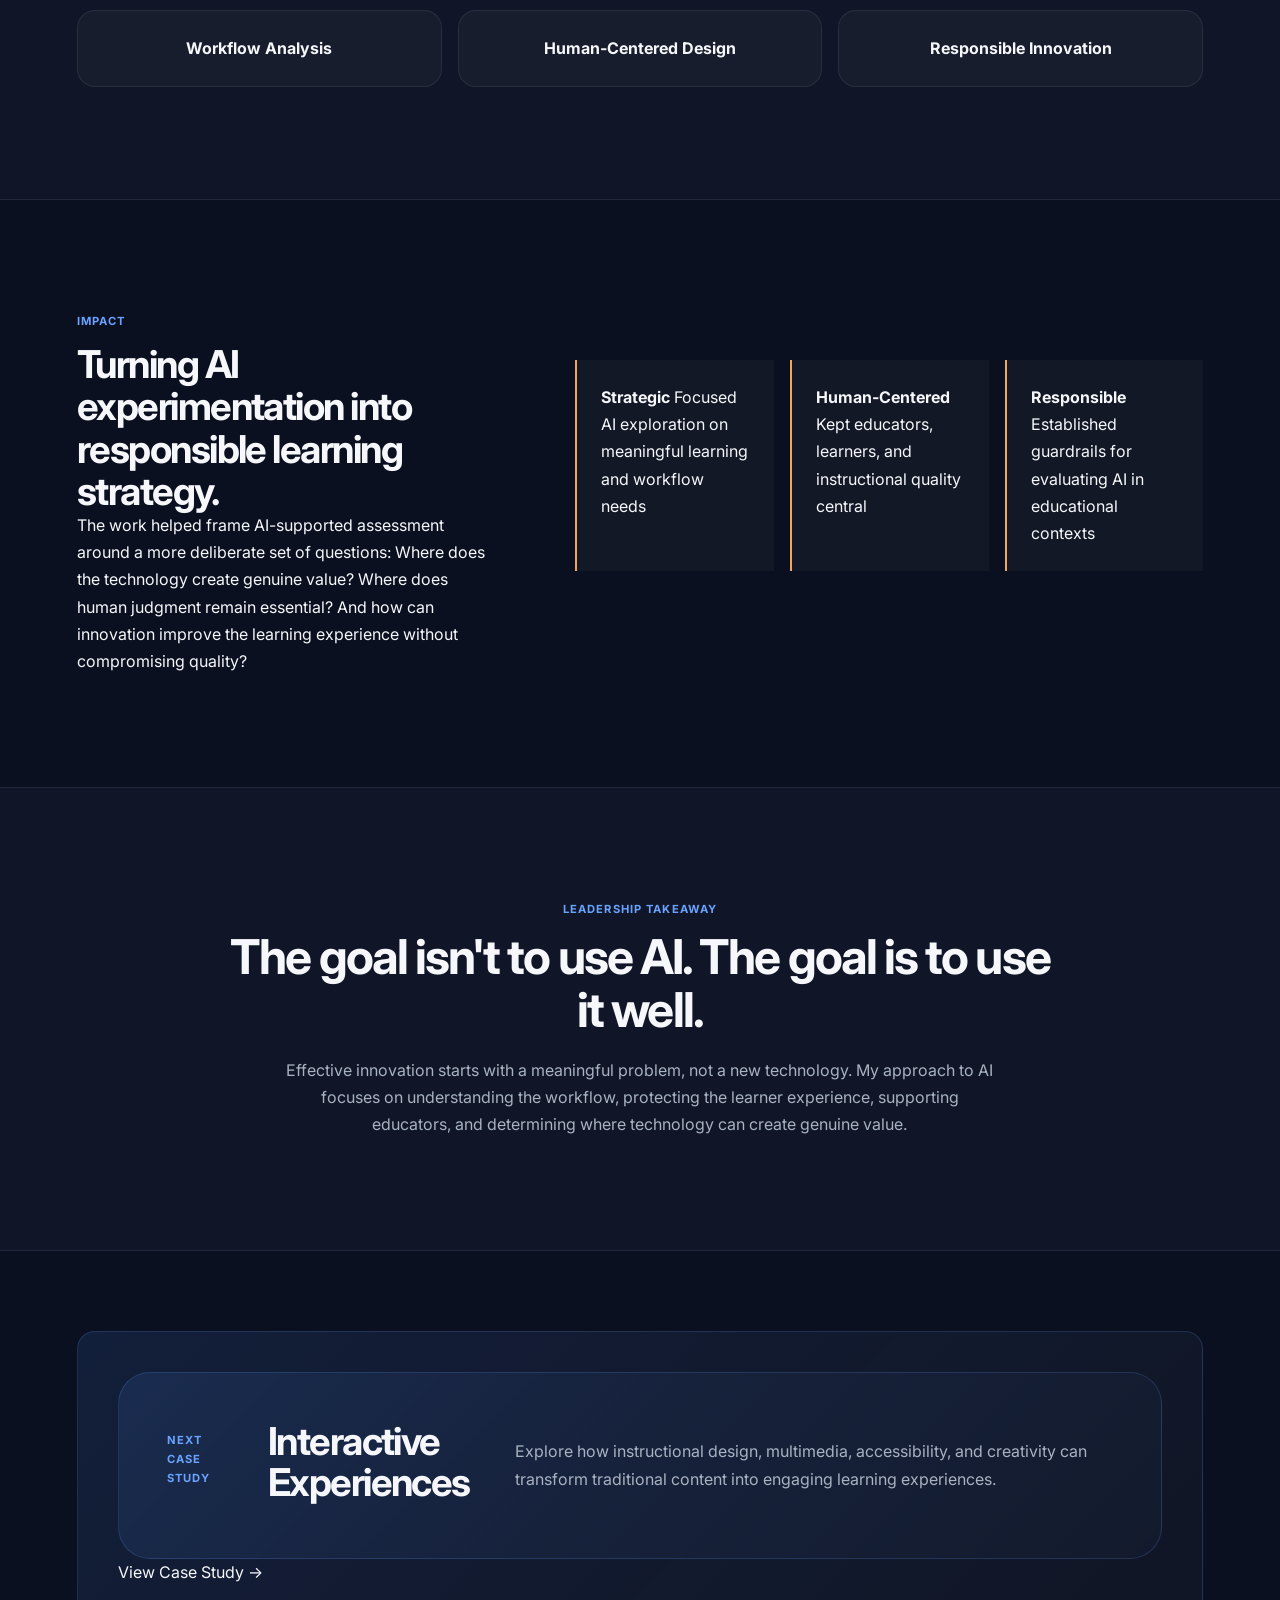
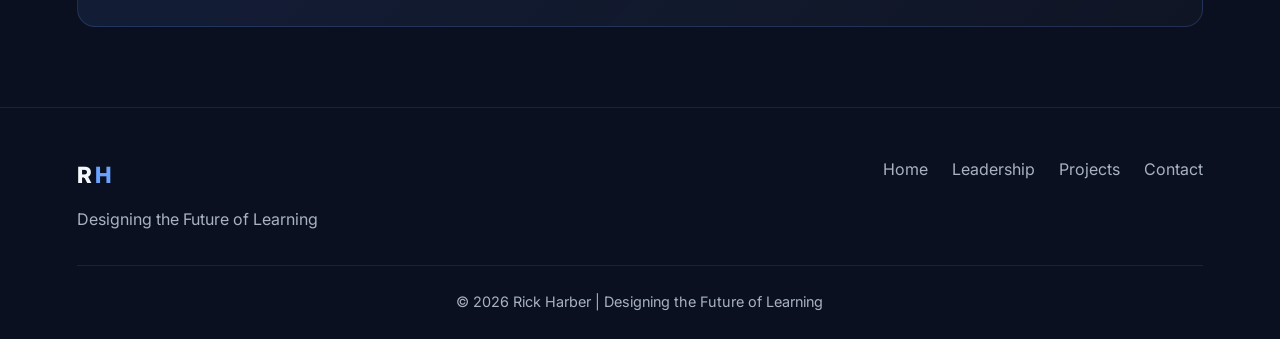
==== commit 69e543c4: "10.16.26 update push" ====
--- a/case-study-ai.html
+++ b/case-study-ai.html
@@ -760,7 +760,7 @@
                         </span>
 
                         <h2>
-                            Interactive Recipe Book Experiences
+                            Interactive Experiences
                         </h2>
 
                         <p>
--- a/css/styles.css
+++ b/css/styles.css
@@ -1556,7 +1556,74 @@
     color: var(--primary-light);
     padding-left: 6px;
 }
-
+/* ==========================================================
+   FEATURED CONSULTING PROJECT
+========================================================== */
+
+.project-featured {
+    margin-top: 2rem;
+    background: var(--surface);
+    border: 1px solid var(--border);
+    border-radius: 18px;
+    padding: 2.5rem;
+    box-shadow: var(--shadow-sm);
+    transition: .3s ease;
+}
+
+.project-featured:hover {
+    transform: translateY(-6px);
+    box-shadow: var(--shadow-lg);
+    border-color: var(--primary);
+}
+
+.project-featured-content {
+    max-width: 1100px;
+    margin: 0 auto;
+}
+
+.project-featured h3 {
+    margin-bottom: 1rem;
+}
+
+.project-featured-content > p {
+    max-width: 900px;
+    margin-bottom: 2rem;
+}
+
+.project-featured-columns {
+    display: grid;
+    grid-template-columns: repeat(2, 1fr);
+    gap: 3rem;
+}
+
+.project-featured .project-details {
+    margin-bottom: 0;
+}
+
+.project-featured .project-details h4 {
+    color: var(--text);
+}
+
+.project-featured .project-details li {
+    margin-bottom: .6rem;
+}
+
+.project-featured .project-details strong {
+    color: var(--text-secondary);
+}
+
+@media (max-width: 700px) {
+
+    .project-featured {
+        padding: 2rem;
+    }
+
+    .project-featured-columns {
+        grid-template-columns: 1fr;
+        gap: 1.5rem;
+    }
+
+}
 /* ==========================================
    FEATURED PROJECT GRID
    ========================================== */
